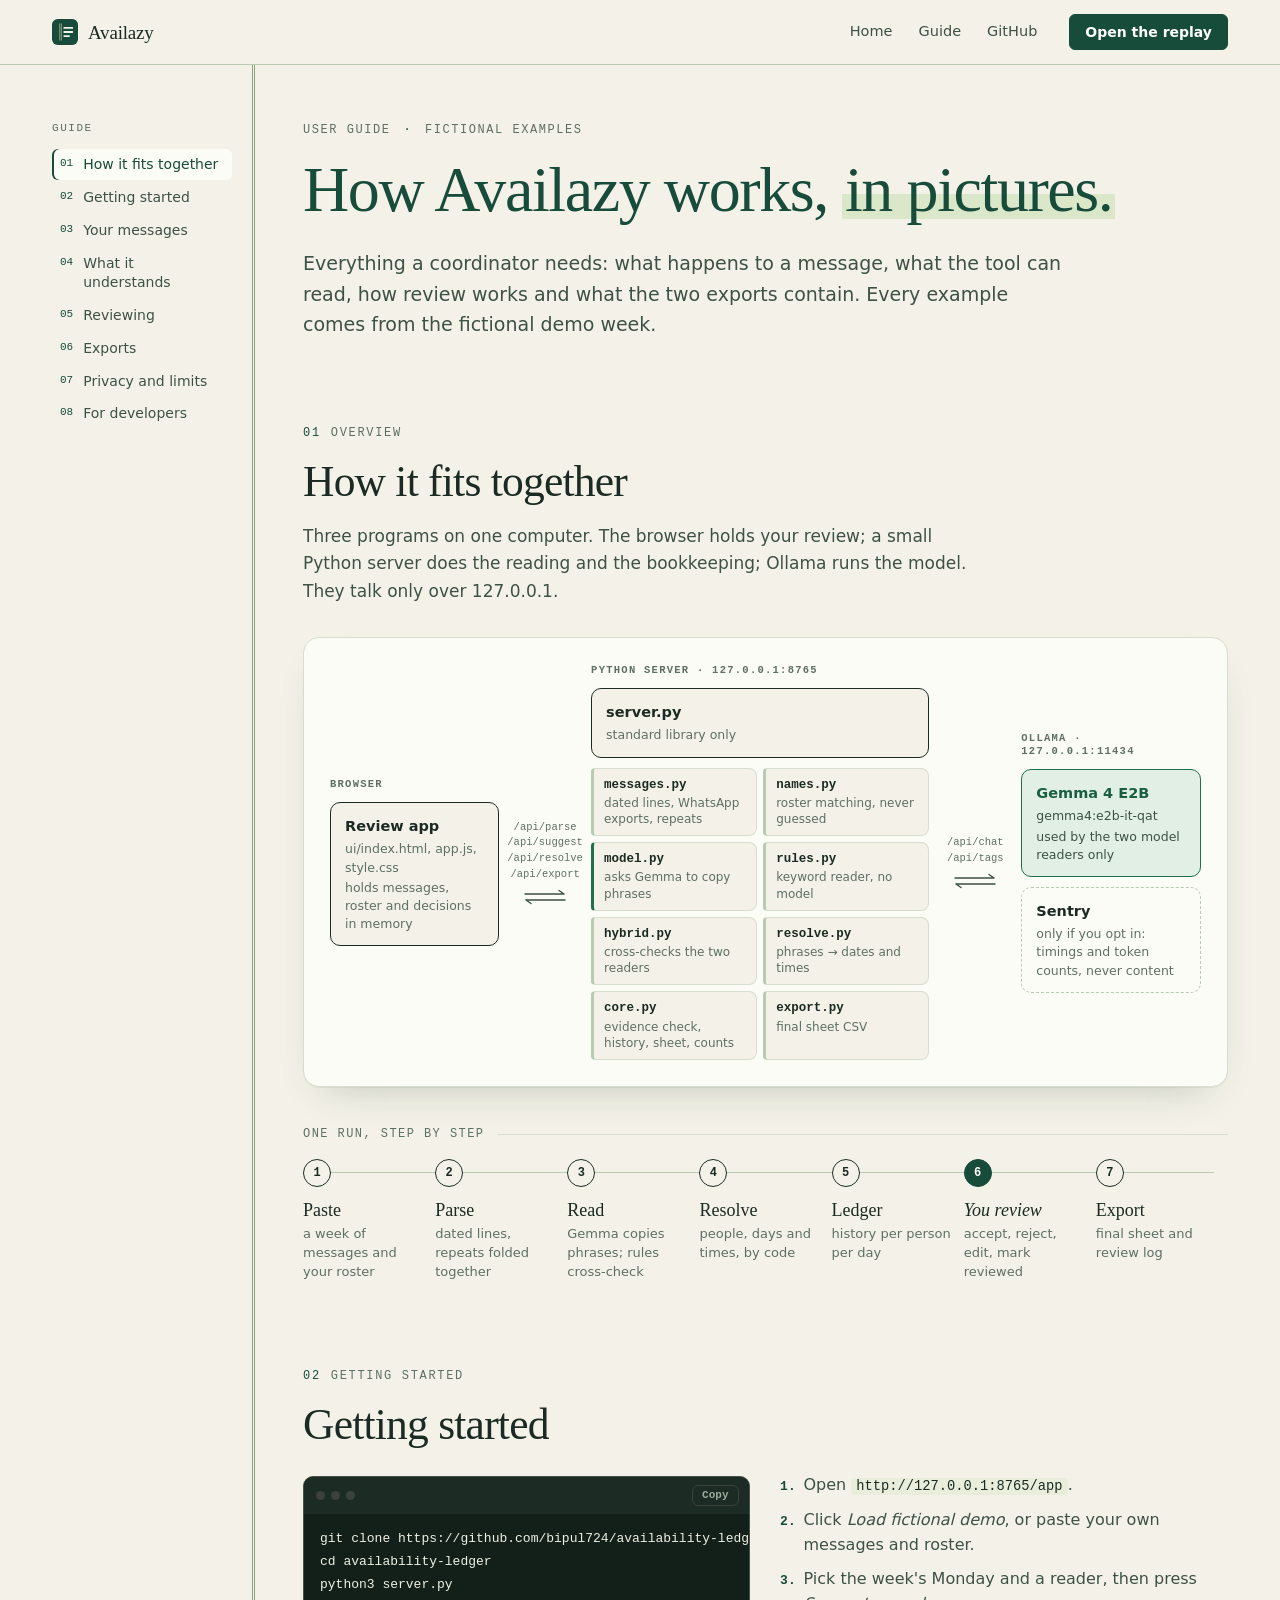
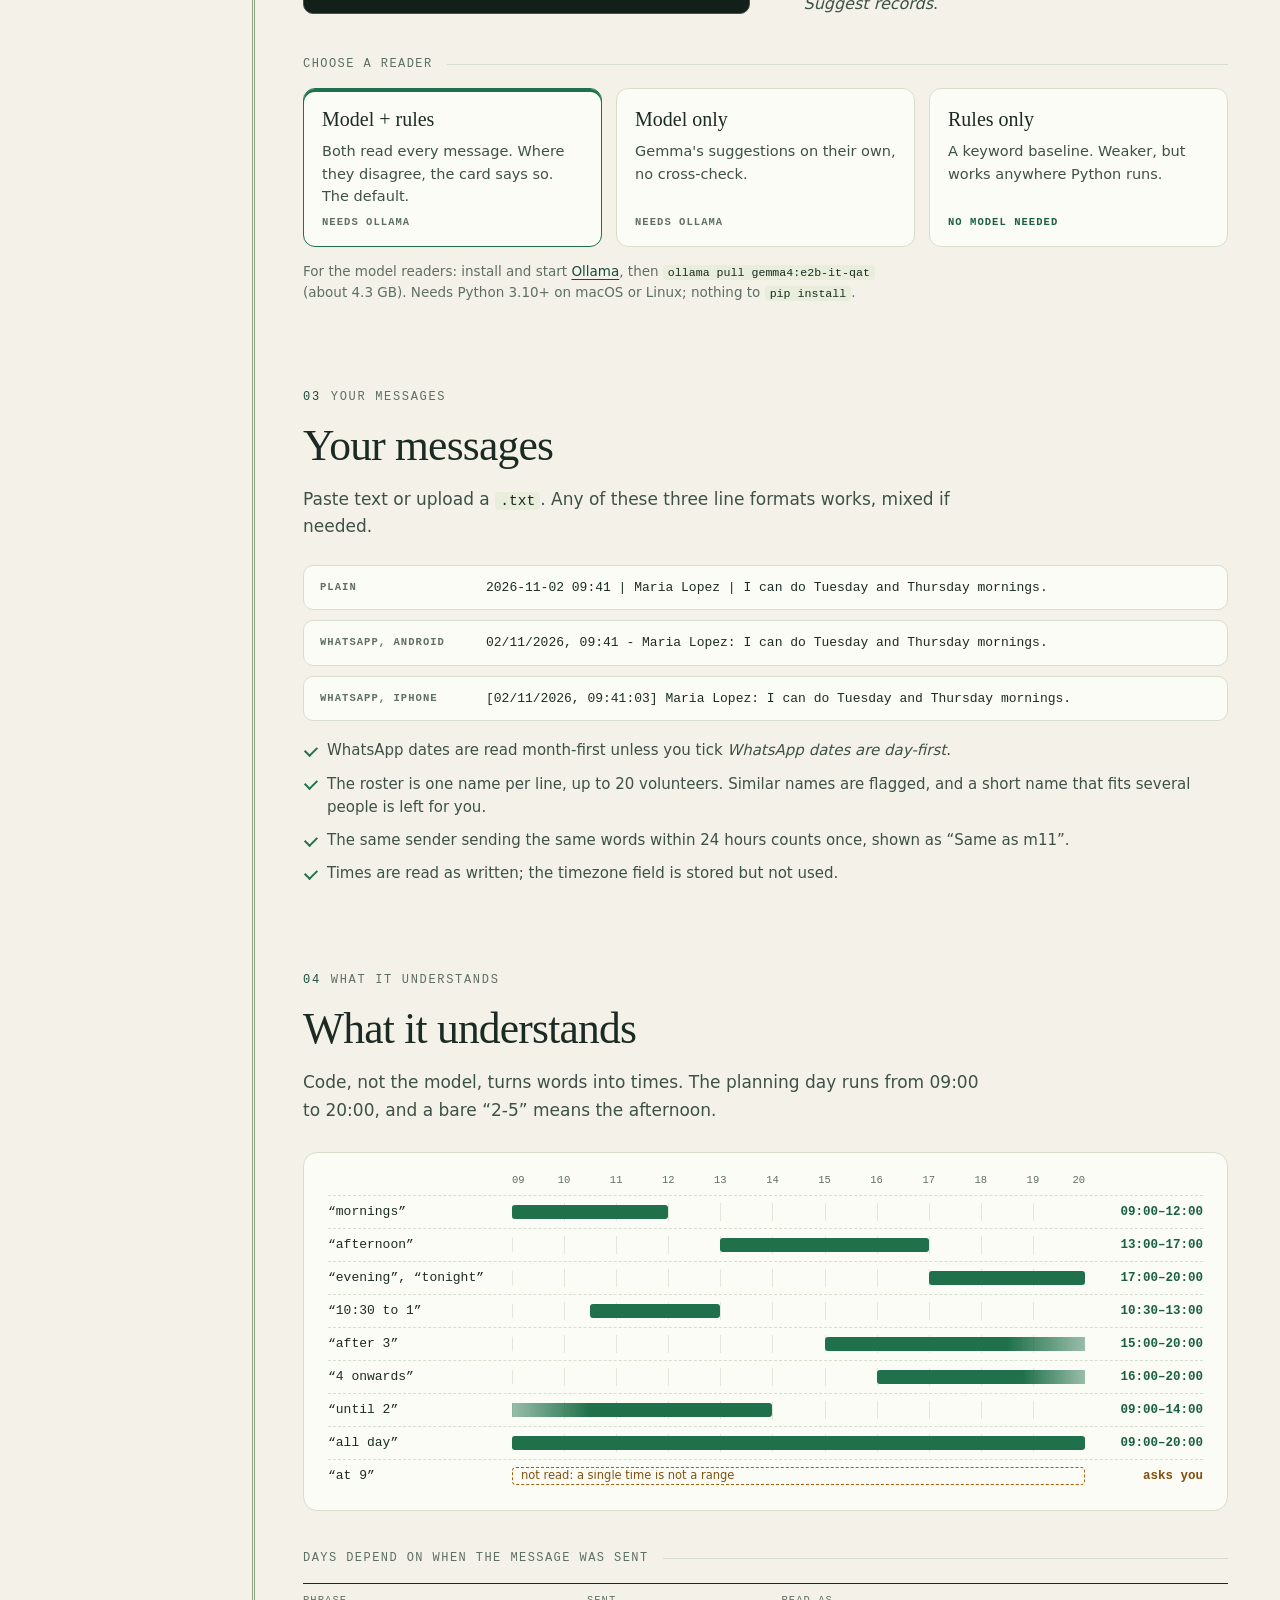
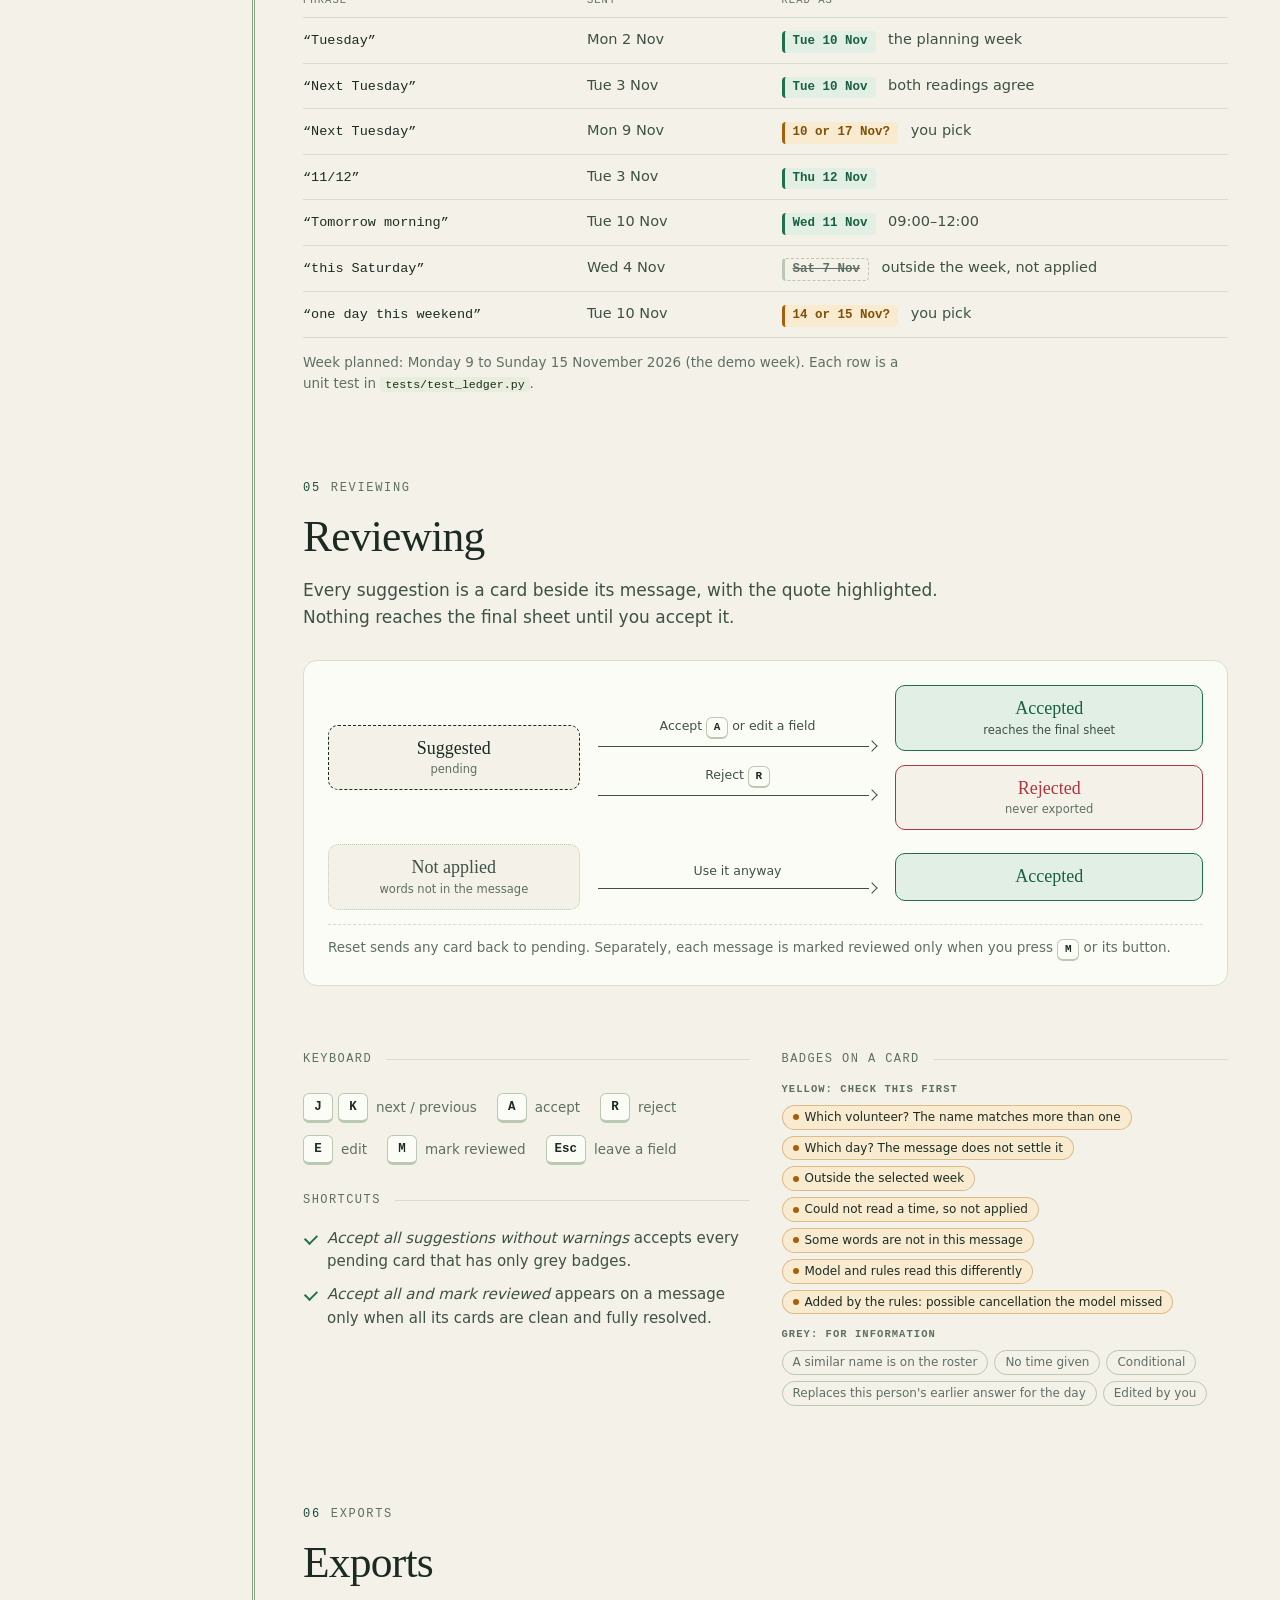
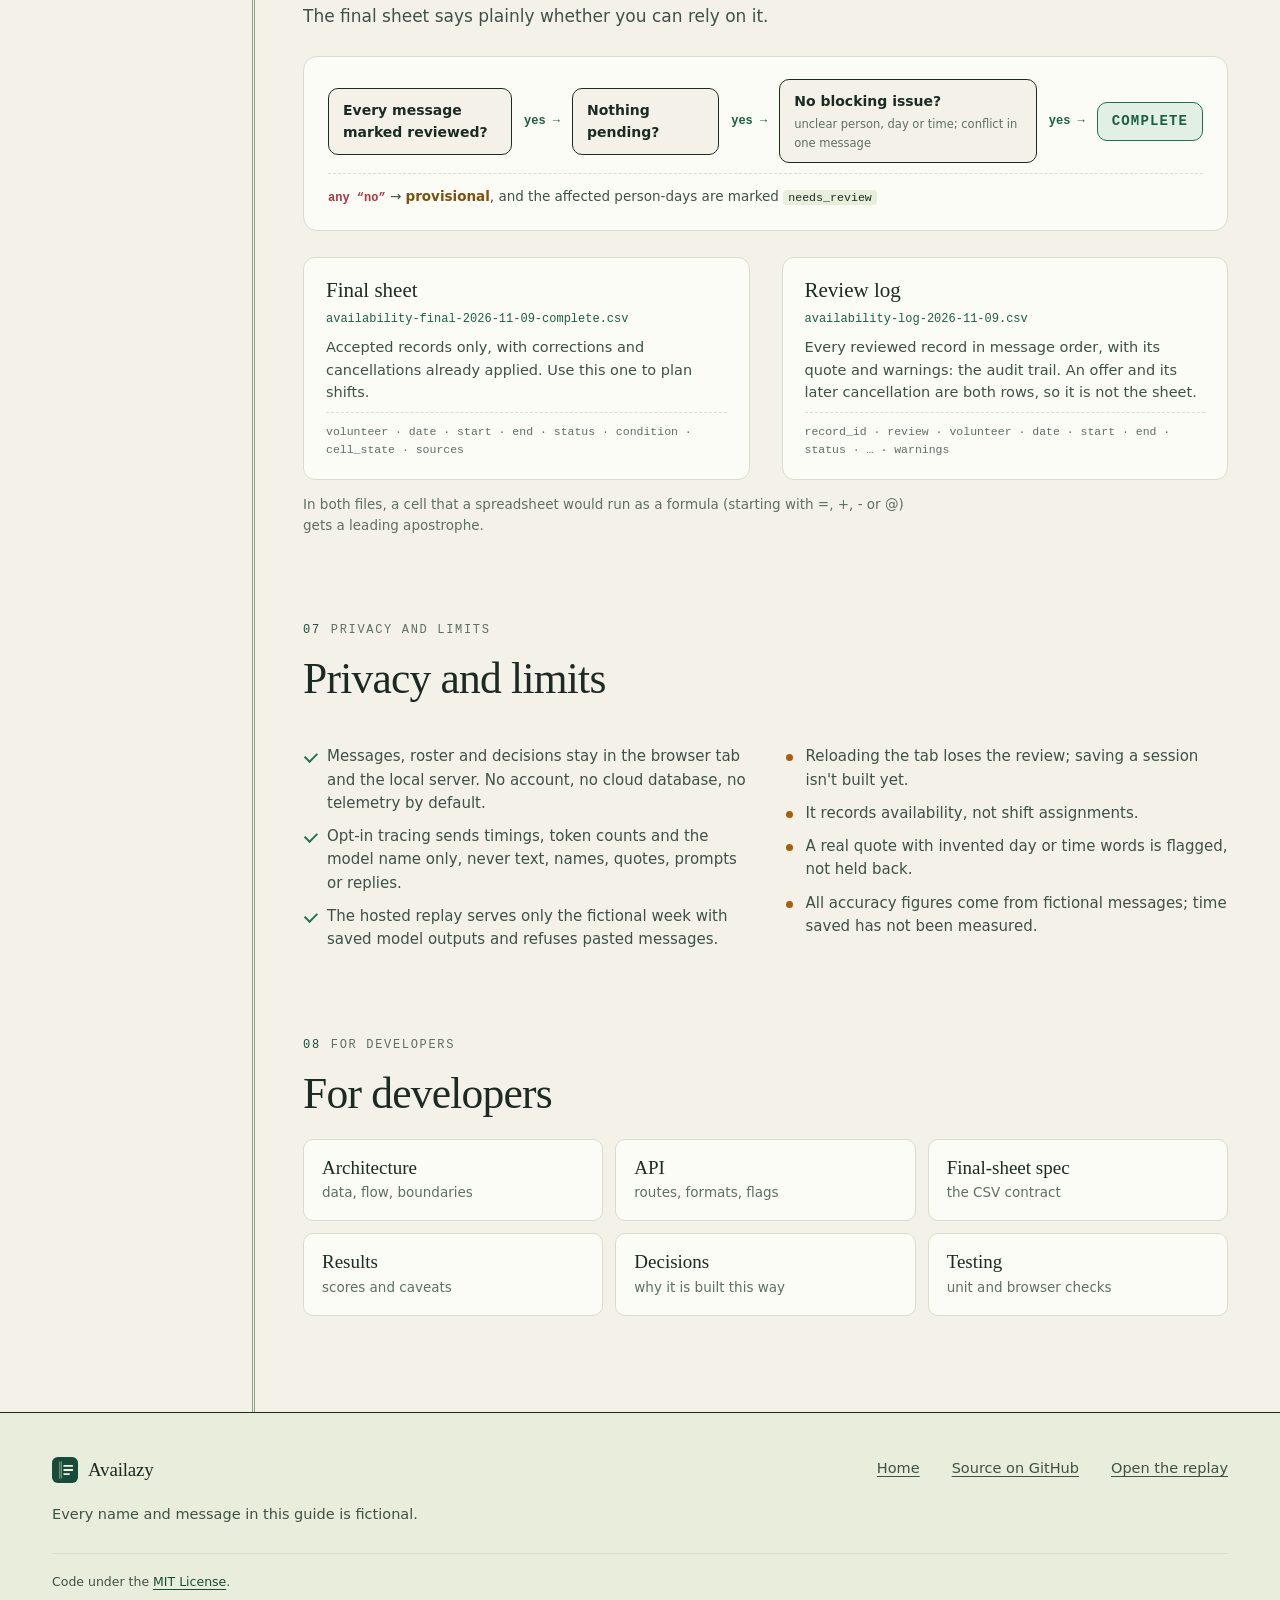
==== ui/docs.html @ 2a470b40 "made the landing page , docs page and the main app page" ====
<!doctype html>
<html lang="en">
<head>
<meta charset="utf-8">
<meta name="viewport" content="width=device-width, initial-scale=1">
<title>Guide · Availazy</title>
<meta name="description" content="How Availazy works and how to use it: architecture, message formats, what it reads, reviewing, exports and privacy.">
<meta name="theme-color" content="#f4f2e8">
<link rel="icon" href="data:image/svg+xml,%3Csvg xmlns='http://www.w3.org/2000/svg' viewBox='0 0 32 32'%3E%3Crect width='32' height='32' rx='7' fill='%23174b3a'/%3E%3Cpath d='M9.5 6v20M11.5 6v20' stroke='%238aa47f' stroke-width='1.2'/%3E%3Cpath d='M15 11h10M15 16h10M15 21h6' stroke='%23f4f2e8' stroke-width='2.2' stroke-linecap='round'/%3E%3C/svg%3E">
<link rel="stylesheet" href="home.css">
<link rel="stylesheet" href="docs.css">
<script src="home.js" defer></script>
</head>
<body>
<a class="skip" href="#main">Skip to content</a>

<header class="top">
  <div class="wrap top-in">
    <a class="brand" href="/" aria-label="Availazy, home">
      <svg class="glyph" viewBox="0 0 32 32" aria-hidden="true"><rect width="32" height="32" rx="7"/><path class="g-margin" d="M9.5 6v20M11.5 6v20"/><path class="g-rule" d="M15 11h10M15 16h10M15 21h6"/></svg>
      <span>Availazy</span>
    </a>
    <nav class="nav" aria-label="Site">
      <a href="/">Home</a>
      <a href="/docs" aria-current="page">Guide</a>
      <a href="https://github.com/bipul724/availability-ledger" target="_blank" rel="noopener">GitHub</a>
    </nav>
    <a class="btn btn-ink btn-sm" href="/app" data-cta><span>Open the replay</span></a>
  </div>
</header>

<main id="main" class="doc-wrap">
  <nav class="toc" aria-label="On this page">
    <p class="toc-k">Guide</p>
    <ol>
      <li><a href="#overview">How it fits together</a></li>
      <li><a href="#start">Getting started</a></li>
      <li><a href="#input">Your messages</a></li>
      <li><a href="#reading">What it understands</a></li>
      <li><a href="#review">Reviewing</a></li>
      <li><a href="#export">Exports</a></li>
      <li><a href="#limits">Privacy and limits</a></li>
      <li><a href="#dev">For developers</a></li>
    </ol>
  </nav>

  <div class="doc">
    <header class="doc-head">
      <p class="kicker"><span class="nw">User guide</span> <span class="sep">·</span> <span class="nw">fictional examples</span></p>
      <h1>How Availazy works, <span class="hl">in pictures.</span></h1>
      <p class="lede">Everything a coordinator needs: what happens to a message, what the tool can read, how review works and what the two exports contain. Every example comes from the fictional demo week.</p>
    </header>

    <!-- ======================================================== overview -->
    <section id="overview" aria-labelledby="t-overview">
      <p class="label"><span class="num-inline">01</span>Overview</p>
      <h2 id="t-overview">How it fits together</h2>
      <p class="prose">Three programs on one computer. The browser holds your review; a small Python server does the reading and the bookkeeping; Ollama runs the model. They talk only over 127.0.0.1.</p>

      <figure class="arch">
        <div class="arch-col">
          <p class="arch-k">Browser</p>
          <div class="box box-strong"><b>Review app</b><span>ui/index.html, app.js, style.css</span><span>holds messages, roster and decisions in memory</span></div>
        </div>
        <div class="arch-link" aria-hidden="true">
          <span>/api/parse<br>/api/suggest<br>/api/resolve<br>/api/export</span>
          <svg viewBox="0 0 48 16"><path d="M4 5h39M38 1.5 43 5M44 11H5M10 14.5 5 11"/></svg>
        </div>
        <div class="arch-col arch-server">
          <p class="arch-k">Python server · 127.0.0.1:8765</p>
          <div class="box box-strong"><b>server.py</b><span>standard library only</span></div>
          <div class="mods">
            <div class="mod"><b>messages.py</b><span>dated lines, WhatsApp exports, repeats</span></div>
            <div class="mod"><b>names.py</b><span>roster matching, never guessed</span></div>
            <div class="mod mod-model"><b>model.py</b><span>asks Gemma to copy phrases</span></div>
            <div class="mod"><b>rules.py</b><span>keyword reader, no model</span></div>
            <div class="mod"><b>hybrid.py</b><span>cross-checks the two readers</span></div>
            <div class="mod"><b>resolve.py</b><span>phrases → dates and times</span></div>
            <div class="mod"><b>core.py</b><span>evidence check, history, sheet, counts</span></div>
            <div class="mod"><b>export.py</b><span>final sheet CSV</span></div>
          </div>
        </div>
        <div class="arch-link" aria-hidden="true">
          <span>/api/chat<br>/api/tags</span>
          <svg viewBox="0 0 48 16"><path d="M4 5h39M38 1.5 43 5M44 11H5M10 14.5 5 11"/></svg>
        </div>
        <div class="arch-col">
          <p class="arch-k">Ollama · 127.0.0.1:11434</p>
          <div class="box box-model"><b>Gemma 4 E2B</b><span>gemma4:e2b-it-qat</span><span>used by the two model readers only</span></div>
          <div class="box box-opt"><b>Sentry</b><span>only if you opt in: timings and token counts, never content</span></div>
        </div>
        <figcaption class="sr">Browser review app talks to the Python server on 127.0.0.1:8765 through four POST routes. The server's ledger modules parse, match names, read, cross-check, resolve, keep the ledger and export. Only model.py talks to Ollama on 127.0.0.1:11434, which runs Gemma 4 E2B. Sentry is optional.</figcaption>
      </figure>

      <p class="sub">One run, step by step</p>
      <ol class="pipe">
        <li><span class="pipe-n">1</span><b>Paste</b><span>a week of messages and your roster</span></li>
        <li><span class="pipe-n">2</span><b>Parse</b><span>dated lines, repeats folded together</span></li>
        <li><span class="pipe-n">3</span><b>Read</b><span>Gemma copies phrases; rules cross-check</span></li>
        <li><span class="pipe-n">4</span><b>Resolve</b><span>people, days and times, by code</span></li>
        <li><span class="pipe-n">5</span><b>Ledger</b><span>history per person per day</span></li>
        <li class="pipe-you"><span class="pipe-n">6</span><b>You review</b><span>accept, reject, edit, mark reviewed</span></li>
        <li><span class="pipe-n">7</span><b>Export</b><span>final sheet and review log</span></li>
      </ol>
    </section>

    <!-- ======================================================== start -->
    <section id="start" aria-labelledby="t-start">
      <p class="label"><span class="num-inline">02</span>Getting started</p>
      <h2 id="t-start">Getting started</h2>
      <div class="two">
        <div class="term">
          <div class="term-bar"><span aria-hidden="true"></span><span aria-hidden="true"></span><span aria-hidden="true"></span><button type="button" class="copy" data-copy="g-cmd">Copy</button></div>
<pre id="g-cmd"><code>git clone https://github.com/bipul724/availability-ledger
cd availability-ledger
python3 server.py</code></pre>
        </div>
        <ol class="steps-big">
          <li>Open <code>http://127.0.0.1:8765/app</code>.</li>
          <li>Click <em>Load fictional demo</em>, or paste your own messages and roster.</li>
          <li>Pick the week's Monday and a reader, then press <em>Suggest records</em>.</li>
        </ol>
      </div>
      <p class="sub">Choose a reader</p>
      <div class="readers3">
        <div class="rcard rcard-main"><p class="rcard-k">Model + rules</p><p>Both read every message. Where they disagree, the card says so. The default.</p><p class="rcard-need">Needs Ollama</p></div>
        <div class="rcard"><p class="rcard-k">Model only</p><p>Gemma's suggestions on their own, no cross-check.</p><p class="rcard-need">Needs Ollama</p></div>
        <div class="rcard"><p class="rcard-k">Rules only</p><p>A keyword baseline. Weaker, but works anywhere Python runs.</p><p class="rcard-need rcard-free">No model needed</p></div>
      </div>
      <p class="fine">For the model readers: install and start <a href="https://ollama.com" target="_blank" rel="noopener">Ollama</a>, then <code>ollama pull gemma4:e2b-it-qat</code> (about 4.3&nbsp;GB). Needs Python 3.10+ on macOS or Linux; nothing to <code>pip install</code>.</p>
    </section>

    <!-- ======================================================== input -->
    <section id="input" aria-labelledby="t-input">
      <p class="label"><span class="num-inline">03</span>Your messages</p>
      <h2 id="t-input">Your messages</h2>
      <p class="prose">Paste text or upload a <code>.txt</code>. Any of these three line formats works, mixed if needed.</p>
      <div class="formats">
        <div class="fmt"><p class="fmt-k">Plain</p><code>2026-11-02 09:41 | Maria Lopez | I can do Tuesday and Thursday mornings.</code></div>
        <div class="fmt"><p class="fmt-k">WhatsApp, Android</p><code>02/11/2026, 09:41 - Maria Lopez: I can do Tuesday and Thursday mornings.</code></div>
        <div class="fmt"><p class="fmt-k">WhatsApp, iPhone</p><code>[02/11/2026, 09:41:03] Maria Lopez: I can do Tuesday and Thursday mornings.</code></div>
      </div>
      <ul class="ticks">
        <li>WhatsApp dates are read month-first unless you tick <em>WhatsApp dates are day-first</em>.</li>
        <li>The roster is one name per line, up to 20 volunteers. Similar names are flagged, and a short name that fits several people is left for you.</li>
        <li>The same sender sending the same words within 24 hours counts once, shown as “Same as m11”.</li>
        <li>Times are read as written; the timezone field is stored but not used.</li>
      </ul>
    </section>

    <!-- ======================================================== reading -->
    <section id="reading" aria-labelledby="t-reading">
      <p class="label"><span class="num-inline">04</span>What it understands</p>
      <h2 id="t-reading">What it understands</h2>
      <p class="prose">Code, not the model, turns words into times. The planning day runs from 09:00 to 20:00, and a bare “2-5” means the afternoon.</p>

      <figure class="ruler" aria-label="How time phrases become hours on the 09:00 to 20:00 planning day">
        <div class="ruler-scale" aria-hidden="true"><span></span><span class="rs"><i style="--k:0">09</i><i style="--k:1">10</i><i style="--k:2">11</i><i style="--k:3">12</i><i style="--k:4">13</i><i style="--k:5">14</i><i style="--k:6">15</i><i style="--k:7">16</i><i style="--k:8">17</i><i style="--k:9">18</i><i style="--k:10">19</i><i style="--k:11">20</i></span><span></span></div>
        <div class="rrow"><span class="rk">“mornings”</span><span class="rtrack"><i style="--s:0;--e:3"></i></span><span class="rv">09:00–12:00</span></div>
        <div class="rrow"><span class="rk">“afternoon”</span><span class="rtrack"><i style="--s:4;--e:8"></i></span><span class="rv">13:00–17:00</span></div>
        <div class="rrow"><span class="rk">“evening”, “tonight”</span><span class="rtrack"><i style="--s:8;--e:11"></i></span><span class="rv">17:00–20:00</span></div>
        <div class="rrow"><span class="rk">“10:30 to 1”</span><span class="rtrack"><i style="--s:1.5;--e:4"></i></span><span class="rv">10:30–13:00</span></div>
        <div class="rrow"><span class="rk">“after 3”</span><span class="rtrack"><i class="open" style="--s:6;--e:11"></i></span><span class="rv">15:00–20:00</span></div>
        <div class="rrow"><span class="rk">“4 onwards”</span><span class="rtrack"><i class="open" style="--s:7;--e:11"></i></span><span class="rv">16:00–20:00</span></div>
        <div class="rrow"><span class="rk">“until 2”</span><span class="rtrack"><i class="open-l" style="--s:0;--e:5"></i></span><span class="rv">09:00–14:00</span></div>
        <div class="rrow"><span class="rk">“all day”</span><span class="rtrack"><i style="--s:0;--e:11"></i></span><span class="rv">09:00–20:00</span></div>
        <div class="rrow rrow-no"><span class="rk">“at 9”</span><span class="rtrack"><b>not read: a single time is not a range</b></span><span class="rv">asks you</span></div>
      </figure>

      <p class="sub">Days depend on when the message was sent</p>
      <div class="days-tbl" role="table" aria-label="How day phrases resolve, for the week of Monday 9 November 2026">
        <div class="dt-row dt-head" role="row"><span role="columnheader">Phrase</span><span role="columnheader">Sent</span><span role="columnheader">Read as</span></div>
        <div class="dt-row" role="row"><span role="cell">“Tuesday”</span><span role="cell">Mon 2 Nov</span><span role="cell"><b class="res ok">Tue 10 Nov</b> the planning week</span></div>
        <div class="dt-row" role="row"><span role="cell">“Next Tuesday”</span><span role="cell">Tue 3 Nov</span><span role="cell"><b class="res ok">Tue 10 Nov</b> both readings agree</span></div>
        <div class="dt-row" role="row"><span role="cell">“Next Tuesday”</span><span role="cell">Mon 9 Nov</span><span role="cell"><b class="res ask">10 or 17 Nov?</b> you pick</span></div>
        <div class="dt-row" role="row"><span role="cell">“11/12”</span><span role="cell">Tue 3 Nov</span><span role="cell"><b class="res ok">Thu 12 Nov</b></span></div>
        <div class="dt-row" role="row"><span role="cell">“Tomorrow morning”</span><span role="cell">Tue 10 Nov</span><span role="cell"><b class="res ok">Wed 11 Nov</b> 09:00–12:00</span></div>
        <div class="dt-row" role="row"><span role="cell">“this Saturday”</span><span role="cell">Wed 4 Nov</span><span role="cell"><b class="res off">Sat 7 Nov</b> outside the week, not applied</span></div>
        <div class="dt-row" role="row"><span role="cell">“one day this weekend”</span><span role="cell">Tue 10 Nov</span><span role="cell"><b class="res ask">14 or 15 Nov?</b> you pick</span></div>
      </div>
      <p class="fine">Week planned: Monday 9 to Sunday 15 November 2026 (the demo week). Each row is a unit test in <code>tests/test_ledger.py</code>.</p>
    </section>

    <!-- ======================================================== review -->
    <section id="review" aria-labelledby="t-review">
      <p class="label"><span class="num-inline">05</span>Reviewing</p>
      <h2 id="t-review">Reviewing</h2>
      <p class="prose">Every suggestion is a card beside its message, with the quote highlighted. Nothing reaches the final sheet until you accept it.</p>

      <figure class="states" aria-label="What happens to a suggestion">
        <div class="st st-pending">Suggested<small>pending</small></div>
        <div class="st-arrows">
          <div class="st-arrow"><span>Accept <kbd>A</kbd> or edit a field</span></div>
          <div class="st-arrow"><span>Reject <kbd>R</kbd></span></div>
        </div>
        <div class="st-ends">
          <div class="st st-ok">Accepted<small>reaches the final sheet</small></div>
          <div class="st st-no">Rejected<small>never exported</small></div>
        </div>
        <div class="st st-drop">Not applied<small>words not in the message</small></div>
        <div class="st-arrows st-arrows-1"><div class="st-arrow"><span>Use it anyway</span></div></div>
        <div class="st-ends st-ends-1"><div class="st st-ok">Accepted</div></div>
        <figcaption>Reset sends any card back to pending. Separately, each message is marked reviewed only when you press <kbd>M</kbd> or its button.</figcaption>
      </figure>

      <div class="two two-top">
        <div>
          <p class="sub">Keyboard</p>
          <ul class="keys">
            <li><kbd>J</kbd><kbd>K</kbd><span>next / previous</span></li>
            <li><kbd>A</kbd><span>accept</span></li>
            <li><kbd>R</kbd><span>reject</span></li>
            <li><kbd>E</kbd><span>edit</span></li>
            <li><kbd>M</kbd><span>mark reviewed</span></li>
            <li><kbd>Esc</kbd><span>leave a field</span></li>
          </ul>
          <p class="sub sub-gap">Shortcuts</p>
          <ul class="ticks">
            <li><em>Accept all suggestions without warnings</em> accepts every pending card that has only grey badges.</li>
            <li><em>Accept all and mark reviewed</em> appears on a message only when all its cards are clean and fully resolved.</li>
          </ul>
        </div>
        <div>
          <p class="sub">Badges on a card</p>
          <p class="bk">Yellow: check this first</p>
          <div class="badges-demo">
            <span class="bd">Which volunteer? The name matches more than one</span>
            <span class="bd">Which day? The message does not settle it</span>
            <span class="bd">Outside the selected week</span>
            <span class="bd">Could not read a time, so not applied</span>
            <span class="bd">Some words are not in this message</span>
            <span class="bd">Model and rules read this differently</span>
            <span class="bd">Added by the rules: possible cancellation the model missed</span>
          </div>
          <p class="bk">Grey: for information</p>
          <div class="badges-demo">
            <span class="bd bd-info">A similar name is on the roster</span>
            <span class="bd bd-info">No time given</span>
            <span class="bd bd-info">Conditional</span>
            <span class="bd bd-info">Replaces this person's earlier answer for the day</span>
            <span class="bd bd-info">Edited by you</span>
          </div>
        </div>
      </div>
    </section>

    <!-- ======================================================== export -->
    <section id="export" aria-labelledby="t-export">
      <p class="label"><span class="num-inline">06</span>Exports</p>
      <h2 id="t-export">Exports</h2>
      <p class="prose">The final sheet says plainly whether you can rely on it.</p>

      <figure class="gates" aria-label="When the final sheet is complete">
        <div class="gate">Every message marked reviewed?</div>
        <span class="g-yes">yes</span>
        <div class="gate">Nothing pending?</div>
        <span class="g-yes">yes</span>
        <div class="gate">No blocking issue?<small>unclear person, day or time; conflict in one message</small></div>
        <span class="g-yes">yes</span>
        <div class="gate gate-ok">complete</div>
        <div class="gate-no"><span>any “no”</span> → <b>provisional</b>, and the affected person-days are marked <code>needs_review</code></div>
      </figure>

      <div class="two two-top">
        <div class="xcard">
          <p class="xcard-k">Final sheet</p>
          <p class="xfile">availability-final-2026-11-09-complete.csv</p>
          <p>Accepted records only, with corrections and cancellations already applied. Use this one to plan shifts.</p>
          <p class="xcols">volunteer · date · start · end · status · condition · cell_state · sources</p>
        </div>
        <div class="xcard">
          <p class="xcard-k">Review log</p>
          <p class="xfile">availability-log-2026-11-09.csv</p>
          <p>Every reviewed record in message order, with its quote and warnings: the audit trail. An offer and its later cancellation are both rows, so it is not the sheet.</p>
          <p class="xcols">record_id · review · volunteer · date · start · end · status · … · warnings</p>
        </div>
      </div>
      <p class="fine">In both files, a cell that a spreadsheet would run as a formula (starting with =, +, - or @) gets a leading apostrophe.</p>
    </section>

    <!-- ======================================================== limits -->
    <section id="limits" aria-labelledby="t-limits">
      <p class="label"><span class="num-inline">07</span>Privacy and limits</p>
      <h2 id="t-limits">Privacy and limits</h2>
      <div class="two two-top">
        <ul class="ticks">
          <li>Messages, roster and decisions stay in the browser tab and the local server. No account, no cloud database, no telemetry by default.</li>
          <li>Opt-in tracing sends timings, token counts and the model name only, never text, names, quotes, prompts or replies.</li>
          <li>The hosted replay serves only the fictional week with saved model outputs and refuses pasted messages.</li>
        </ul>
        <ul class="ticks ticks-warn">
          <li>Reloading the tab loses the review; saving a session isn't built yet.</li>
          <li>It records availability, not shift assignments.</li>
          <li>A real quote with invented day or time words is flagged, not held back.</li>
          <li>All accuracy figures come from fictional messages; time saved has not been measured.</li>
        </ul>
      </div>
    </section>

    <!-- ======================================================== dev -->
    <section id="dev" aria-labelledby="t-dev">
      <p class="label"><span class="num-inline">08</span>For developers</p>
      <h2 id="t-dev">For developers</h2>
      <div class="devlinks">
        <a target="_blank" rel="noopener" href="https://github.com/bipul724/availability-ledger/blob/main/docs/ARCHITECTURE.md"><b>Architecture</b><span>data, flow, boundaries</span></a>
        <a target="_blank" rel="noopener" href="https://github.com/bipul724/availability-ledger/blob/main/docs/API.md"><b>API</b><span>routes, formats, flags</span></a>
        <a target="_blank" rel="noopener" href="https://github.com/bipul724/availability-ledger/blob/main/docs/specs/final-export.md"><b>Final-sheet spec</b><span>the CSV contract</span></a>
        <a target="_blank" rel="noopener" href="https://github.com/bipul724/availability-ledger/blob/main/evaluation/RESULTS.md"><b>Results</b><span>scores and caveats</span></a>
        <a target="_blank" rel="noopener" href="https://github.com/bipul724/availability-ledger/blob/main/docs/DECISIONS.md"><b>Decisions</b><span>why it is built this way</span></a>
        <a target="_blank" rel="noopener" href="https://github.com/bipul724/availability-ledger/blob/main/TESTING.md"><b>Testing</b><span>unit and browser checks</span></a>
      </div>
    </section>
  </div>
</main>

<footer class="foot">
  <div class="wrap foot-in">
    <div class="foot-brand">
      <a class="brand" href="/"><svg class="glyph" viewBox="0 0 32 32" aria-hidden="true"><rect width="32" height="32" rx="7"/><path class="g-margin" d="M9.5 6v20M11.5 6v20"/><path class="g-rule" d="M15 11h10M15 16h10M15 21h6"/></svg><span>Availazy</span></a>
      <p>Every name and message in this guide is fictional.</p>
    </div>
    <nav class="foot-links" aria-label="Project links">
      <a href="/">Home</a>
      <a target="_blank" rel="noopener" href="https://github.com/bipul724/availability-ledger">Source on GitHub</a>
      <a target="_blank" rel="noopener" href="/app" data-cta><span>Open the replay</span></a>
    </nav>
    <p class="legal">Code under the <a target="_blank" rel="noopener" href="https://github.com/bipul724/availability-ledger/blob/main/LICENSE">MIT License</a>.</p>
  </div>
</footer>
</body>
</html>
---- ui/home.css ----
/* Landing page (UI-09). No external fonts, images or scripts: system typefaces and inline SVG only (D-11).
   The page is drawn as a ledger in the Forest & Parchment palette (UI-13): parchment paper, forest ink, a sage double
   margin rule, forest green for actions, ledger green for accepted availability, amber for conditional offers, a
   correction-pen red for cancellations only, and sage highlighter for quotes. */
:root {
  --paper: #f4f2e8; --paper-2: #e8eedb; --card: #fcfcf6; --bubble: #ffffff;  /* --paper-2 is the soft green wash */
  --ink: #1b2b23; --ink-2: #3e5146; --muted: #5e6f63;  /* muted is 4.497:1 on --paper-2: use --ink-2 for text there */
  --rule: #d7decd; --rule-2: #b9c9b2; --margin-line: #8aa47f;
  --brand: #174b3a; --on-brand: #ffffff;  /* actions, links, focus, active controls and the hero heading */
  --glyph-bg: #174b3a; --glyph-margin: #8aa47f; --glyph-rule: #f4f2e8;  /* the ledger mark */
  --green: #1f704b; --green-ink: #1a6040; --green-wash: #e1efe4;
  --amber: #a85f0a; --amber-ink: #80500c; --amber-wash: #f8ebcf; --amber-hatch: #d4ad6d;
  --red: #af3542; --red-wash: #f8e2e4;
  --hl: #dbe7c9; --hl-band: #dbe7c9;
  --term: #13201a; --term-bar: #1c2b23; --term-ink: #eef0e2; --term-dim: #9daa9c;
  --shadow: 0 1px 0 rgb(30 50 35 / 0.05), 0 18px 40px -22px rgb(25 50 35 / 0.28);
  --serif: "Iowan Old Style", "Charter", "Palatino Linotype", Palatino, "Book Antiqua", Georgia, serif;
  --sans: system-ui, -apple-system, "Segoe UI", Roboto, "Helvetica Neue", Arial, sans-serif;
  --mono: ui-monospace, "SF Mono", Menlo, Monaco, Consolas, "Liberation Mono", monospace;
  color-scheme: light;  /* light only, whatever the OS or browser prefers (UI-14, D-36) */
}

* { box-sizing: border-box; }
html { scroll-padding-top: 84px; -webkit-text-size-adjust: 100%; }
@media (prefers-reduced-motion: no-preference) { html { scroll-behavior: smooth; } }
body { margin: 0; background: var(--paper); color: var(--ink); font: 17px/1.62 var(--sans); -webkit-font-smoothing: antialiased; text-rendering: optimizeLegibility; overflow-x: hidden; }
a { color: var(--brand); text-decoration-thickness: 1px; text-underline-offset: 3px; }
a:hover { text-decoration-thickness: 2px; }
::selection { background: var(--hl); color: var(--ink); }
:focus-visible { outline: 2px solid var(--brand); outline-offset: 3px; border-radius: 4px; }
p, h1, h2, h3, ol, ul, dl, dd, figure, blockquote { margin: 0; }
svg { width: 16px; height: 16px; flex: none; fill: none; stroke: currentColor; stroke-width: 1.6; stroke-linecap: round; stroke-linejoin: round; }
code, kbd, pre { font-family: var(--mono); }
em { font-style: italic; }
.sr { position: absolute; width: 1px; height: 1px; padding: 0; margin: -1px; overflow: hidden; clip: rect(0 0 0 0); white-space: nowrap; border: 0; }
.skip { position: absolute; left: 12px; top: -60px; z-index: 50; padding: 10px 14px; border-radius: 6px; background: var(--brand); color: var(--on-brand); font-weight: 600; text-decoration: none; }
.skip:focus { top: 12px; }

/* ------------------------------------------------------------ header */
.wrap { max-width: 1240px; margin: 0 auto; padding: 0 32px; }
.top { position: sticky; top: 0; z-index: 20; background: var(--paper); border-bottom: 1px solid var(--rule-2); transition: border-color 0.2s; }
.top.is-stuck { border-bottom-color: var(--rule-2); }
.top-in { display: flex; align-items: center; gap: 28px; height: 64px; }
.brand { display: inline-flex; align-items: center; gap: 10px; font: 400 19px/1 var(--serif); letter-spacing: -0.01em; text-decoration: none; color: var(--ink); }
.glyph { width: 26px; height: 26px; }
.glyph rect { fill: var(--glyph-bg); stroke: none; }
.glyph .g-margin { stroke: var(--glyph-margin); stroke-width: 1.2; }
.glyph .g-rule { stroke: var(--glyph-rule); stroke-width: 2.2; }
.nav { margin-left: auto; display: flex; gap: 26px; }
.nav a { font-size: 14.5px; color: var(--ink-2); text-decoration: none; padding: 4px 0; border-bottom: 1px solid transparent; }
.nav a:hover, .nav a[aria-current="true"] { color: var(--brand); border-bottom-color: var(--brand); }

/* ------------------------------------------------------------ buttons */
.btn { display: inline-flex; align-items: center; gap: 9px; height: 48px; padding: 0 22px; border-radius: 7px; font: 600 15.5px/1 var(--sans);
  text-decoration: none; border: 1px solid var(--brand); transition: background-color 0.18s, color 0.18s, transform 0.18s, box-shadow 0.18s; }
.btn svg { width: 17px; height: 17px; stroke-width: 1.8; transition: transform 0.18s; }
.btn:hover { text-decoration: none; transform: translateY(-1px); }
.btn:hover svg { transform: translateX(3px); }
.btn:active { transform: none; }
.btn-ink { background: var(--brand); color: var(--on-brand); box-shadow: 0 10px 22px -14px rgb(15 45 32 / 0.7); }
.btn-ink:hover { background: color-mix(in srgb, var(--brand) 84%, var(--ink)); }
.btn-line { background: transparent; color: var(--brand); }
.btn-line:hover { background: var(--card); }
.btn-sm { height: 36px; padding: 0 15px; font-size: 14px; border-radius: 6px; box-shadow: none; }
.top .btn-sm { margin-left: 4px; }

/* ------------------------------------------------------------ the ledger: margin column + red double rule */
.entry { max-width: 1240px; margin: 0 auto; padding: 0 32px; display: grid; grid-template-columns: 60px minmax(0, 1fr); }
.entry > .body { grid-column: 2; min-width: 0; border-left: 3px double var(--margin-line); padding: 120px 0 24px 40px; }
.entry > .margin { grid-column: 1; grid-row: 1; }
.num { position: sticky; top: 92px; align-self: start; margin-top: 122px; padding-right: 12px; text-align: right; font: 500 13px/1 var(--mono); letter-spacing: 0.06em; color: var(--brand); }
.num::after { content: ""; display: inline-block; width: 10px; height: 1px; margin-left: 8px; vertical-align: middle; background: var(--brand); }
.label { display: flex; align-items: center; gap: 10px; font: 500 12px/1 var(--mono); letter-spacing: 0.14em; text-transform: uppercase; color: var(--muted); margin-bottom: 20px; }
.num-inline { display: none; color: var(--brand); }
h2 { font: 400 clamp(34px, 4.3vw, 58px)/1.04 var(--serif); letter-spacing: -0.018em; color: var(--ink); max-width: 19ch; text-wrap: balance; }
.prose { color: var(--ink-2); max-width: 62ch; }
.prose.narrow { max-width: 58ch; margin-top: 22px; }
.sub { display: flex; align-items: center; gap: 14px; font: 500 12px/1.3 var(--mono); letter-spacing: 0.12em; text-transform: uppercase; color: var(--muted); }
.sub::after { content: ""; flex: 1; height: 1px; background: var(--rule); }
.fine { font-size: 13.5px; line-height: 1.55; color: var(--muted); }
.hl { background-image: linear-gradient(transparent 56%, var(--hl-band) 56%, var(--hl-band) 92%, transparent 92%);
  background-repeat: no-repeat; background-size: 100% 100%; -webkit-box-decoration-break: clone; box-decoration-break: clone; padding: 0 0.04em; }
.fn { margin-left: 2px; font: 600 0.72em/1 var(--mono); color: var(--brand); text-decoration: none; vertical-align: super; }

/* ------------------------------------------------------------ hero */
.hero > .body { padding-top: 64px; padding-bottom: 104px; }
.hero-grid { display: grid; grid-template-columns: minmax(0, 0.94fr) minmax(0, 1.06fr); gap: 56px; align-items: center; }
.kicker { font: 500 12px/1.5 var(--mono); letter-spacing: 0.13em; text-transform: uppercase; color: var(--muted); }
.kicker .sep { color: var(--brand); margin: 0 4px; }
.kicker .nw { white-space: nowrap; }
h1 { margin-top: 22px; font: 400 clamp(38px, 4.5vw, 64px)/1.02 var(--serif); letter-spacing: -0.022em; color: var(--brand); text-wrap: balance; }
.motto { margin-top: 18px; font: italic 400 clamp(19px, 1.7vw, 23px)/1.3 var(--serif); color: var(--ink-2); }
@media (prefers-reduced-motion: no-preference) {
  h1 .hl { animation: sweep 0.9s cubic-bezier(0.6, 0, 0.2, 1) 0.35s both; }
}
@keyframes sweep { from { background-size: 0% 100%; } to { background-size: 100% 100%; } }
.lede { margin-top: 26px; font-size: 19px; line-height: 1.6; color: var(--ink-2); max-width: 33em; }
.cta-row { display: flex; flex-wrap: wrap; gap: 12px; margin-top: 32px; }
.hero-copy .fine { margin-top: 16px; max-width: 46ch; }
.facts { margin-top: 40px; max-width: 470px; border-top: 1px solid var(--ink); }
.facts > div { display: grid; grid-template-columns: 96px minmax(0, 1fr); gap: 12px; align-items: baseline; padding: 8px 0; border-bottom: 1px solid var(--rule); }
.facts dt { font: 500 10.5px/1.2 var(--mono); letter-spacing: 0.12em; text-transform: uppercase; color: var(--muted); }
.facts dd { font-size: 14.5px; line-height: 1.4; color: var(--ink); }

/* demo: four messages become a sheet */
.demo { position: relative; background: var(--card); border: 1px solid var(--rule); border-radius: 14px; box-shadow: var(--shadow); }
.demo::before { content: ""; position: absolute; inset: 0; z-index: -1; border-radius: 14px; border: 1px solid var(--rule); background: var(--paper-2); transform: translate(9px, 9px); }
.demo-head { display: flex; justify-content: space-between; align-items: baseline; gap: 12px; flex-wrap: wrap; padding: 14px 18px 12px; border-bottom: 1px solid var(--rule); border-radius: 13px 13px 0 0; background: var(--paper-2); }
.demo-head .pill, .demo-head .demo-week { color: var(--ink-2); }  /* --muted is under 4.5:1 on the wash */
.demo-org { font: 400 16px/1.3 var(--serif); color: var(--ink); }
.pill { display: inline-block; margin-left: 6px; padding: 2px 7px; border: 1px solid var(--rule-2); border-radius: 999px; font: 500 10px/1.3 var(--mono); letter-spacing: 0.1em; text-transform: uppercase; color: var(--muted); vertical-align: 2px; }
.demo-week { font: 500 11px/1.3 var(--mono); color: var(--muted); }
.chat { position: relative; list-style: none; padding: 16px 18px 8px 40px; display: grid; gap: 9px;
  background-image: linear-gradient(to bottom, transparent 27px, color-mix(in srgb, var(--rule) 55%, transparent) 27px, color-mix(in srgb, var(--rule) 55%, transparent) 28px, transparent 28px);
  background-size: 100% 28px; background-position: 0 6px; }
.chat::before { content: ""; position: absolute; top: 0; bottom: 0; left: 22px; width: 3px; border-left: 3px double var(--margin-line); }
.bubble { justify-self: start; max-width: 94%; background: var(--bubble); border: 1px solid var(--rule); border-radius: 4px 14px 14px 14px; padding: 8px 12px 9px; box-shadow: 0 1px 2px rgb(40 30 10 / 0.05); }
.who { display: flex; flex-wrap: wrap; align-items: baseline; gap: 2px 8px; font-size: 12.5px; line-height: 1.35; }
.who b { font-weight: 650; color: var(--ink); }
.who span { font: 11px/1.35 var(--mono); color: var(--muted); }
.said { margin-top: 3px; font-size: 14.5px; line-height: 1.45; color: var(--ink); }
mark { color: inherit; background-color: transparent; background-image: linear-gradient(var(--hl), var(--hl)); background-repeat: no-repeat; background-size: 100% 100%;
  border-radius: 3px; padding: 0 2px; -webkit-box-decoration-break: clone; box-decoration-break: clone; }

.sheet { padding: 10px 18px 4px; --cols: 84px 24px 1fr 24px 1fr 1fr 24px 24px; }
.sh-row { display: grid; grid-template-columns: var(--cols); border-bottom: 1px solid var(--rule); }
.sh-row > span { min-width: 0; }
.sh-row > span + span { border-left: 1px solid color-mix(in srgb, var(--green) 22%, var(--rule)); }
.sh-head > span { padding: 4px 5px 6px; font: 600 13px/1.1 var(--mono); color: var(--ink); text-align: left; }
.sh-head small { display: block; font: 500 9.5px/1.3 var(--mono); letter-spacing: 0.08em; text-transform: uppercase; color: var(--muted); }
.sh-head .sh-name { display: flex; align-items: flex-end; font: 500 9.5px/1.3 var(--mono); letter-spacing: 0.08em; text-transform: uppercase; color: var(--muted); padding-left: 0; }
.sh-row .off { background: repeating-linear-gradient(135deg, transparent 0 5px, color-mix(in srgb, var(--rule) 45%, transparent) 5px 6px); }
.sh-head .off { padding-left: 2px; padding-right: 0; color: var(--muted); font-weight: 500; font-size: 11.5px; }
.sh-head .off small { font-size: 8.5px; letter-spacing: 0.02em; }
.sh-name { padding: 8px 6px 8px 0; font-size: 12.5px; font-weight: 600; line-height: 1.3; color: var(--ink); }
.cell { display: grid; grid-template-rows: auto auto; align-content: start; row-gap: 3px; padding: 6px 3px; min-height: 40px; }
.seg { grid-area: 1 / 1; position: relative; align-self: start; padding: 4px 5px 4px 6px; border-left: 3px solid; border-radius: 3px 5px 5px 3px;
  font: 500 11.5px/1.25 var(--mono); font-variant-numeric: tabular-nums;
  text-decoration-line: line-through; text-decoration-thickness: 2px; text-decoration-color: transparent; transition: color 0.3s, background-color 0.3s, border-color 0.3s, text-decoration-color 0.45s; }
.seg .t { white-space: nowrap; }
.seg.ok { background: var(--green-wash); color: var(--green-ink); border-color: var(--green); }
.seg.maybe { background: repeating-linear-gradient(135deg, var(--amber-hatch) 0 1.5px, transparent 1.5px 5px), var(--amber-wash); color: var(--amber-ink); border-color: var(--amber); }
.seg.is-x { background: transparent; color: var(--muted); border-color: var(--red); text-decoration-color: var(--red); }
.tag-x { grid-row: 2; font: 600 9.5px/1.2 var(--mono); letter-spacing: 0.1em; text-transform: uppercase; color: var(--red); padding-left: 2px; }
.log { list-style: none; padding: 10px 18px 6px; display: grid; gap: 4px; }
.log li { display: grid; grid-template-columns: 38px minmax(0, 1fr); font-size: 12.5px; line-height: 1.5; color: var(--ink-2); }
.log b { font: 600 11.5px/1.6 var(--mono); color: var(--ink); }
.w-ok { color: var(--green-ink); font-weight: 600; }
.w-maybe { color: var(--amber-ink); font-weight: 600; }
.w-no { color: var(--red); font-weight: 600; }
.demo-foot { display: flex; align-items: center; justify-content: space-between; gap: 12px; padding: 10px 18px 12px; border-top: 1px solid var(--rule); margin-top: 6px; }
.steps { display: flex; gap: 6px; }
.steps button, .replay { font: 600 11.5px/1 var(--mono); color: var(--muted); background: transparent; border: 1px solid var(--rule-2); cursor: pointer; transition: background-color 0.2s, color 0.2s, border-color 0.2s; }
.steps button { width: 28px; height: 28px; border-radius: 50%; }
.steps button:hover, .replay:hover { color: var(--brand); border-color: var(--brand); }
.steps button[aria-pressed="true"] { background: var(--brand); border-color: var(--brand); color: var(--on-brand); }
.replay { display: inline-flex; align-items: center; gap: 6px; height: 28px; padding: 0 11px; border-radius: 999px; }
.replay svg { width: 13px; height: 13px; }
.demo figcaption { padding: 0 18px 16px; font-size: 12.5px; line-height: 1.5; color: var(--muted); }

/* animation states, driven by home.js; without JS the final state shows */
.js .demo:not(.ready) [data-in] { visibility: hidden; }
.demo.ready [data-in] { transition: opacity 0.4s ease, transform 0.4s ease, visibility 0s linear 0s, color 0.3s, background-color 0.3s, border-color 0.3s, text-decoration-color 0.45s; }
.demo.ready [data-in]:not(.is-in) { opacity: 0; visibility: hidden; transform: translateY(7px); transition: opacity 0.2s, transform 0.2s, visibility 0s linear 0.2s; }
.demo.ready .seg[data-in]:not(.is-in) { transform: scale(0.94); }
.demo.ready .is-new.seg, .demo.ready .is-new.tag-x { transition-delay: 0.95s; }
.demo.ready .log .is-new { transition-delay: 1.25s; }
.demo.ready .is-leaving:not(.is-in) { transition-delay: 0.95s, 0.95s, 1.15s; }
.demo.ready .is-x-new { transition-delay: 0.95s; }
.demo.ready .bubble mark { transition: background-size 0.55s ease 0.4s; }
.demo.ready .bubble:not(.is-in) mark { background-size: 0% 100%; transition: none; }
@media (prefers-reduced-motion: reduce) {
  .demo.ready [data-in], .demo.ready mark, .seg, .btn, .btn svg { transition: none !important; }
}

/* ------------------------------------------------------------ 01 problem */
.split { display: grid; grid-template-columns: minmax(0, 1.05fr) minmax(0, 0.95fr); gap: 56px; align-items: start; margin-top: 30px; }
.pull { padding: 2px 0 4px 24px; border-left: 2px solid var(--margin-line); font: italic 400 clamp(21px, 2vw, 25px)/1.38 var(--serif); color: var(--ink); }
#problem .sub { margin: 72px 0 20px; }
.cases { list-style: none; padding: 0; display: grid; grid-template-columns: repeat(3, minmax(0, 1fr)); gap: 18px; }
.case { display: flex; flex-direction: column; background: var(--card); border: 1px solid var(--rule); border-radius: 12px; }
.case-msg { padding: 16px 18px 16px; }
.case-msg .said { margin-top: 8px; padding: 9px 12px 10px; background: var(--bubble); border: 1px solid var(--rule); border-radius: 4px 14px 14px 14px; font-size: 15px; }
.twice { display: inline-block; margin-left: 4px; padding: 1px 6px; border: 1px solid var(--rule-2); border-radius: 4px; font: 500 10px/1.4 var(--mono); letter-spacing: 0.08em; text-transform: uppercase; color: var(--muted); vertical-align: 1px; }
.case-note { flex: 1; padding: 14px 18px 18px; border-top: 1px dashed var(--rule-2); font-size: 14.5px; line-height: 1.55; color: var(--ink-2); }
.chip { display: inline-flex; align-items: center; gap: 7px; margin-bottom: 8px; font: 600 10.5px/1 var(--mono); letter-spacing: 0.11em; text-transform: uppercase; color: var(--ink-2); }
.chip svg { width: 15px; height: 15px; }
.chip-maybe { color: var(--amber-ink); }
.chip-ok { color: var(--green-ink); }
.chip-no { color: var(--red); }

/* ------------------------------------------------------------ 02 how it works */
.hands { list-style: none; padding: 0; margin-top: 44px; display: grid; grid-template-columns: repeat(3, minmax(0, 1fr)); border-top: 1px solid var(--ink); }
.hand { padding: 22px 28px 0; border-left: 1px solid var(--rule); display: grid; grid-row: span 3; grid-template-rows: subgrid; align-content: start; }
.hand:first-child { padding-left: 0; border-left: 0; }
.hand:last-child { padding-right: 0; }
.hand > p:not(.hand-k) { font-size: 15.5px; line-height: 1.6; color: var(--ink-2); }
.hand-k { display: flex; align-items: center; gap: 10px; margin-bottom: 10px; font: 400 23px/1.2 var(--serif); color: var(--ink); }
.hand-k span { display: inline-grid; place-items: center; width: 24px; height: 24px; border: 1px solid var(--brand); border-radius: 50%; font: 600 11px/1 var(--mono); color: var(--brand); }
.exhibit { align-self: start; margin-top: 20px; padding: 14px; background: var(--card); border: 1px solid var(--rule); border-radius: 10px; }
.exhibit .code { font-size: 11px; }
.ex-msg { font-size: 13.5px; line-height: 1.5; color: var(--ink); }
.ex-msg b { font-weight: 650; }
.ex-msg span { margin-left: 4px; font: 11px var(--mono); color: var(--muted); }
.code { margin-top: 10px; padding: 11px 12px; border-radius: 8px; background: var(--paper-2); color: var(--ink); font-size: 12px; line-height: 1.6; overflow-x: auto; white-space: pre; tab-size: 2; }
.code.csv { font-size: 11.5px; white-space: pre-wrap; overflow-wrap: anywhere; }
.c-com { color: var(--ink-2); }  /* on --paper-2 */
.ex-cap { margin-top: 10px; font: 500 10.5px/1.45 var(--mono); letter-spacing: 0.02em; color: var(--muted); }
.map { width: 100%; border-collapse: collapse; font: 12.5px/1.4 var(--mono); }
.map th, .map td { padding: 7px 0; border-bottom: 1px dashed var(--rule-2); }
.map th { text-align: left; font-weight: 500; color: var(--ink-2); }
.map td { text-align: right; font-weight: 600; color: var(--green-ink); font-variant-numeric: tabular-nums; }
.map td::before { content: "→"; margin-right: 10px; font-weight: 400; color: var(--muted); }
.checks { list-style: none; padding: 0; margin-top: 12px; display: grid; gap: 6px; font-size: 12.5px; line-height: 1.45; color: var(--ink-2); }
.checks li { position: relative; padding-left: 22px; }
.checks li::before { position: absolute; left: 0; top: 1px; display: grid; place-items: center; width: 15px; height: 15px; border-radius: 50%; font: 700 10px/1 var(--sans); }
.ck-ok::before { content: "✓"; color: var(--green-ink); border: 1px solid var(--green); }
.ck-flag::before { content: "!"; color: var(--amber-ink); border: 1px solid var(--amber); }
.mini-actions { display: flex; flex-wrap: wrap; gap: 6px; margin-bottom: 6px; }
.mini-actions span { padding: 5px 10px; border: 1px solid var(--rule-2); border-radius: 6px; font-size: 12px; font-weight: 600; color: var(--ink-2); background: var(--bubble); }
.mini-actions .a-ok { background: var(--green); border-color: var(--green); color: var(--card); }
.mini-actions .a-no { color: var(--red); border-color: color-mix(in srgb, var(--red) 45%, var(--rule)); }
.mini-actions .a-mark { color: var(--green-ink); border-color: var(--green); background: var(--green-wash); }
.readers { margin-top: 48px; padding-top: 20px; border-top: 1px solid var(--rule); display: grid; grid-template-columns: 170px minmax(0, 1fr); gap: 12px 24px; }
.readers-k { font: 500 12px/1.6 var(--mono); letter-spacing: 0.12em; text-transform: uppercase; color: var(--muted); }
.readers ul { list-style: none; padding: 0; display: grid; grid-template-columns: repeat(3, minmax(0, 1fr)); gap: 18px 28px; }
.readers li b { display: block; font-size: 15.5px; font-weight: 650; color: var(--ink); }
.readers li span { display: block; margin-top: 2px; font-size: 14px; line-height: 1.5; color: var(--muted); }
.why { grid-column: 1 / -1; margin-top: 18px; padding: 15px 20px; background: var(--card); border: 1px solid var(--rule); border-left: 3px solid var(--green); border-radius: 0 8px 8px 0; font-size: 16px; color: var(--ink-2); }
.why strong { color: var(--ink); font-weight: 700; }

/* ------------------------------------------------------------ 03 review */
.review-grid { display: grid; grid-template-columns: minmax(0, 1fr) minmax(0, 1.04fr); gap: 56px; align-items: start; margin-top: 30px; }
.keys { list-style: none; padding: 0; margin-top: 26px; display: flex; flex-wrap: wrap; gap: 12px 20px; }
.keys li { display: inline-flex; align-items: center; gap: 5px; font-size: 13.5px; color: var(--muted); }
.keys span { margin-left: 3px; }
kbd { display: inline-grid; place-items: center; min-width: 30px; height: 30px; padding: 0 8px; background: var(--card); border: 1px solid var(--rule-2); border-bottom-width: 3px; border-radius: 6px;
  font: 600 12.5px/1 var(--mono); color: var(--ink); }
.features { margin-top: 34px; }
.features > div { display: grid; grid-template-columns: 168px minmax(0, 1fr); gap: 18px; padding: 15px 0; border-top: 1px solid var(--rule); }
.features > div:last-child { border-bottom: 1px solid var(--rule); }
.features dt { font: 400 18px/1.35 var(--serif); color: var(--ink); }
.features dd { font-size: 15px; line-height: 1.58; color: var(--ink-2); }
.review-side { display: grid; grid-template-columns: minmax(0, 1fr); gap: 18px; }
.panel-replica, .export { background: var(--card); border: 1px solid var(--rule); border-radius: 12px; padding: 15px 16px 16px; box-shadow: var(--shadow); }
.pr-title { display: flex; align-items: center; gap: 8px; font-size: 14.5px; font-weight: 650; color: var(--ink); }
.pr-title .dot { width: 8px; height: 8px; border-radius: 3px; background: var(--amber); }
.pr-count { margin-left: auto; font: 500 10.5px/1.2 var(--mono); letter-spacing: 0.04em; color: var(--muted); }
.panel-replica ul { list-style: none; padding: 0; margin-top: 12px; display: grid; gap: 6px; }
.panel-replica li { padding: 9px 11px; border-left: 3px solid var(--amber); border-radius: 0 8px 8px 0; background: color-mix(in srgb, var(--amber-wash) 62%, var(--card)); font-size: 13px; line-height: 1.45; color: var(--ink-2); overflow-wrap: anywhere; }
.panel-replica li b { margin-right: 3px; font: 600 12px/1 var(--mono); color: var(--ink); }
.panel-replica li strong { color: var(--amber-ink); }
.ex-file { display: flex; align-items: center; gap: 7px; font: 500 12px/1.3 var(--mono); color: var(--ink); overflow-wrap: anywhere; }
.ex-file svg { width: 15px; height: 15px; color: var(--green); }

/* ------------------------------------------------------------ 04 evidence */
.tiles { display: grid; grid-template-columns: repeat(3, minmax(0, 1fr)); margin-top: 40px; }
.tile { padding: 22px 28px 26px; border-top: 3px solid var(--green); border-right: 1px solid var(--rule); }
.tile:nth-child(2) { border-top-color: var(--amber); }
.tile:last-child { border-right: 0; border-top-color: var(--rule-2); }
.tile:first-child { padding-left: 0; }
.tile-v { font: 600 clamp(46px, 5.4vw, 70px)/1 var(--sans); letter-spacing: -0.035em; color: var(--ink); }
.tile-open .tile-v { font-size: clamp(32px, 3.4vw, 44px); line-height: 1.08; letter-spacing: -0.02em; font-weight: 500; padding-top: 0.25em; color: var(--ink-2); }
.tile-k { margin-top: 14px; font-size: 16.5px; line-height: 1.45; font-weight: 550; color: var(--ink); max-width: 26ch; }
.tile-s { margin-top: 8px; font-size: 14px; line-height: 1.5; color: var(--muted); max-width: 32ch; }
.scores { display: grid; gap: 48px; margin-top: 52px; }
.scores-2 { display: grid; grid-template-columns: repeat(2, minmax(0, 1fr)); gap: 44px; }
.score { width: 100%; border-collapse: collapse; font-size: 14px; font-variant-numeric: tabular-nums; }
.score caption { text-align: left; padding-bottom: 12px; font: 400 20px/1.25 var(--serif); color: var(--ink); }
.score caption span { display: block; margin-top: 4px; font: 500 10.5px/1.3 var(--mono); letter-spacing: 0.1em; text-transform: uppercase; color: var(--muted); }
.score th, .score td { padding: 10px 0 10px 10px; border-bottom: 1px solid var(--rule); text-align: right; vertical-align: top; }
.score thead th { padding-top: 0; font: 500 10.5px/1.2 var(--mono); letter-spacing: 0.08em; text-transform: uppercase; color: var(--muted); border-bottom-color: var(--ink); }
.score th:first-child { text-align: left; padding-left: 0; }
.score tbody th { font-weight: 500; color: var(--ink-2); }
.score tbody td { color: var(--ink-2); }
.score tr.em th, .score tr.em td { color: var(--ink); font-weight: 700; }
.score tr.em th { box-shadow: inset 3px 0 0 var(--green); padding-left: 10px; }
.score-dots th:first-child { width: 22%; }
.score-dots td, .score-dots thead th:not(:first-child) { text-align: left; padding-left: 24px; }
.score-dots td > * { vertical-align: middle; }
.score-dots .n { display: inline-block; min-width: 2ch; margin-right: 12px; text-align: right; }
.tally { display: inline-flex; flex-wrap: wrap; gap: 4px; max-width: calc(10 * 7px + 9 * 4px); }
.tally i { width: 7px; height: 7px; border-radius: 50%; background: var(--red); }
.method { display: grid; grid-template-columns: repeat(2, minmax(0, 1fr)); gap: 14px 44px; margin-top: 44px; padding-top: 22px; border-top: 1px solid var(--rule); }
.method p { font-size: 14.5px; line-height: 1.62; color: var(--ink-2); }
.method b { color: var(--ink); }
.more { display: inline-flex; align-items: center; gap: 6px; font-weight: 650; color: var(--ink); }
.more svg { width: 15px; height: 15px; }

/* ------------------------------------------------------------ 05 privacy */
.flow { display: grid; grid-template-columns: minmax(0, 1fr) minmax(200px, 270px); gap: 48px; align-items: center; margin-top: 40px; }
.laptop { position: relative; padding: 32px 22px 22px; border: 1.5px solid var(--ink); border-radius: 16px; background: var(--card); }
.laptop-k { position: absolute; top: -10px; left: 18px; padding: 0 8px; background: var(--paper); font: 600 11px/20px var(--mono); letter-spacing: 0.14em; text-transform: uppercase; color: var(--ink); }
.nodes { display: grid; grid-template-columns: minmax(0, 1fr) 40px minmax(0, 1fr) 40px minmax(0, 1fr); gap: 8px; align-items: center; }
.node { padding: 13px 14px 14px; border: 1px solid var(--rule-2); border-radius: 10px; background: var(--paper); }
.node b { display: block; font-size: 14.5px; font-weight: 650; color: var(--ink); }
.node span { display: block; margin-top: 3px; font-size: 12.5px; line-height: 1.45; color: var(--muted); }
.arrow { width: 40px; height: 16px; color: var(--ink-2); stroke-width: 1.4; }
.outside { position: relative; }
.outside::before { content: ""; position: absolute; left: -49px; top: 50%; width: 46px; border-top: 1.5px dashed var(--muted); }
.node-opt { border-style: dashed; background: transparent; }
.stack-grid { display: grid; grid-template-columns: minmax(0, 1.7fr) minmax(0, 1fr); gap: 56px; margin-top: 64px; align-items: start; }
.stack { width: 100%; border-collapse: collapse; margin-top: 16px; }
.stack th, .stack td { padding: 15px 0; border-top: 1px solid var(--rule); vertical-align: top; text-align: left; }
.stack tr:last-child th, .stack tr:last-child td { border-bottom: 1px solid var(--rule); }
.stack th { width: 30%; padding-right: 20px; font: 400 18px/1.3 var(--serif); color: var(--ink); }
.stack th span { display: block; margin-top: 3px; font: 500 10.5px/1.3 var(--mono); letter-spacing: 0.1em; text-transform: uppercase; color: var(--muted); }
.stack td { font-size: 14.5px; line-height: 1.55; color: var(--ink-2); }
.stack td:last-child { padding-left: 20px; text-align: right; white-space: nowrap; }
.state { display: inline-flex; align-items: center; gap: 6px; padding: 3px 9px; border: 1px solid var(--rule-2); border-radius: 999px; font: 600 10px/1.4 var(--mono); letter-spacing: 0.1em; text-transform: uppercase; color: var(--ink-2); }
.state::before { content: ""; width: 6px; height: 6px; border-radius: 50%; background: var(--green); }
.speed { border-top: 1px solid var(--ink); padding-top: 18px; }
.speed .sub::after { display: none; }
.speed-v { margin-top: 14px; font: 600 clamp(46px, 5.4vw, 70px)/1 var(--sans); letter-spacing: -0.035em; color: var(--ink); }
.speed-k { margin-top: 12px; font-size: 16.5px; line-height: 1.45; font-weight: 550; color: var(--ink); }
.speed-s { margin-top: 8px; font-size: 14px; line-height: 1.5; color: var(--muted); }

/* ------------------------------------------------------------ 06 run */
.run-grid { display: grid; grid-template-columns: minmax(0, 0.9fr) minmax(0, 1.1fr); gap: 24px; margin-top: 36px; align-items: stretch; }
.run-card { display: flex; flex-direction: column; align-items: flex-start; gap: 16px; padding: 28px 28px 26px; background: var(--card); border: 1px solid var(--rule); border-radius: 14px; }
.run-card > p:not(.run-k):not(.fine) { color: var(--ink-2); font-size: 15.5px; }
.run-k { font: 400 24px/1.2 var(--serif); color: var(--ink); }
.run-card .btn { margin-top: auto; }
.browser { width: 100%; overflow: hidden; border: 1px solid var(--rule-2); border-radius: 10px; background: var(--paper); font-size: 12px; }
.b-bar { display: flex; align-items: center; gap: 5px; padding: 7px 10px; border-bottom: 1px solid var(--rule); background: var(--paper-2); }
.b-bar > span { width: 8px; height: 8px; border-radius: 50%; background: var(--rule-2); }
.b-bar p { flex: 1; min-width: 0; margin-left: 8px; padding: 3px 9px; border-radius: 5px; background: var(--card); font: 500 10.5px/1.3 var(--mono); color: var(--muted); white-space: nowrap; overflow: hidden; text-overflow: ellipsis; }
.b-banner { padding: 7px 12px; background: var(--amber-wash); border-bottom: 1px solid color-mix(in srgb, var(--amber) 30%, var(--rule)); font-size: 11.5px; line-height: 1.45; color: var(--ink); }
.b-app { padding: 12px 12px 14px; }
.b-title { font-size: 15px; font-weight: 750; letter-spacing: -0.01em; color: var(--ink); }
.b-sub { margin-top: 2px; font-size: 11.5px; line-height: 1.45; color: var(--muted); }
.b-status { margin-top: 10px; padding-top: 9px; border-top: 1px solid var(--rule); font-size: 11.5px; line-height: 1.45; color: var(--ink-2); }
.term { width: 100%; overflow: hidden; border-radius: 10px; background: var(--term); border: 1px solid color-mix(in srgb, var(--term) 70%, var(--rule-2)); }
.term-bar { display: flex; align-items: center; gap: 6px; padding: 8px 10px 8px 12px; background: var(--term-bar); }
.term-bar > span { width: 9px; height: 9px; border-radius: 50%; background: #3b413c; }
.copy { margin-left: auto; padding: 4px 9px; border: 1px solid #3b413c; border-radius: 6px; background: transparent; color: var(--term-dim); font: 600 11px/1 var(--mono); cursor: pointer; }
.copy:hover { color: var(--term-ink); border-color: var(--term-dim); }
.term pre { margin: 0; padding: 14px 16px 16px; overflow-x: auto; color: var(--term-ink); font-size: 13px; line-height: 1.75; }
.steps-list { padding-left: 20px; font-size: 15px; line-height: 1.6; color: var(--ink-2); display: grid; gap: 6px; }
.steps-list li::marker { font: 600 12px var(--mono); color: var(--brand); }
.run-card :not(pre) > code, .fine code { padding: 1px 5px; border-radius: 4px; background: var(--paper-2); color: var(--ink); font-size: 0.86em; overflow-wrap: anywhere; }
.closing { margin-top: 72px; font: 400 clamp(26px, 2.9vw, 36px)/1.25 var(--serif); color: var(--ink); max-width: 30ch; }

/* ------------------------------------------------------------ fine print */
.fineprint > .body { padding-top: 96px; padding-bottom: 88px; }
.fineprint .num { margin-top: 98px; }
.fineprint .label { margin-bottom: 22px; max-width: none; }
.notes { padding-left: 22px; columns: 2; column-gap: 56px; font-size: 14px; line-height: 1.6; color: var(--ink-2); }
.notes li { break-inside: avoid; margin-bottom: 10px; padding-left: 4px; }
.notes li::marker { font: 600 12px var(--mono); color: var(--brand); }
.notes li:target { background: var(--hl); border-radius: 4px; }

/* ------------------------------------------------------------ footer */
.foot { border-top: 1px solid var(--ink); background: var(--paper-2); padding: 44px 0 52px; }
.foot-in { display: grid; grid-template-columns: minmax(0, 1.1fr) minmax(0, 1fr); gap: 26px 48px; }
.foot-brand p { margin-top: 12px; font-size: 14.5px; color: var(--ink-2); max-width: 44ch; }  /* on --paper-2 */
.foot-links { display: grid; grid-template-columns: repeat(3, max-content); justify-content: end; align-content: start; gap: 12px 32px; }
.foot-links a { font-size: 14.5px; color: var(--ink-2); }
.foot-links a:hover { color: var(--ink); }
.legal { grid-column: 1 / -1; padding-top: 18px; border-top: 1px solid var(--rule); font-size: 12.5px; line-height: 1.6; color: var(--ink-2); }

/* ------------------------------------------------------------ narrower screens */
@media (max-width: 1180px) {
  .entry { grid-template-columns: 52px minmax(0, 1fr); padding: 0 24px; }
  .entry > .body { padding-left: 32px; }
  .wrap { padding: 0 24px; }
}
@media (max-width: 1060px) {
  .hero-grid { grid-template-columns: minmax(0, 1fr); gap: 64px; }
  .demo { max-width: 640px; }
  .split, .review-grid { grid-template-columns: minmax(0, 1fr); gap: 32px; }
  .cases { grid-template-columns: repeat(2, minmax(0, 1fr)); }
  .scores-2 { gap: 32px; }
  .flow { grid-template-columns: minmax(0, 1fr); gap: 34px; }
  .outside { max-width: 420px; }
  .outside::before { left: 40px; top: -36px; width: 0; height: 34px; border-top: 0; border-left: 1.5px dashed var(--muted); }
  .stack-grid { grid-template-columns: minmax(0, 1fr); gap: 40px; }
}
@media (max-width: 900px) {
  .nav { display: none; }
  .top .btn-sm { margin-left: auto; }
  .hands { grid-template-columns: minmax(0, 1fr); border-top: 0; }
  .hand, .hand:first-child, .hand:last-child { padding: 22px 0 28px; border-left: 0; border-top: 1px solid var(--ink); }
  .readers { grid-template-columns: minmax(0, 1fr); }
  .readers ul { grid-template-columns: minmax(0, 1fr); gap: 12px; }
  .tiles { grid-template-columns: minmax(0, 1fr); }
  .tile, .tile:first-child { padding: 20px 0 24px; border-right: 0; }
  .run-grid { grid-template-columns: minmax(0, 1fr); }
  .method { grid-template-columns: minmax(0, 1fr); }
  .notes { columns: 1; }
  .foot-in { grid-template-columns: minmax(0, 1fr); }
  .foot-links { justify-content: start; }
}
@media (max-width: 460px) {
  .foot-links { grid-template-columns: repeat(2, max-content); }
}
@media (max-width: 720px) {
  body { font-size: 16px; }
  .wrap { padding: 0 16px; }
  .top-in { gap: 12px; height: 58px; }
  .brand { font-size: 17px; }
  .entry { display: block; padding: 0 16px 0 14px; }
  .entry > .margin { display: none; }
  .entry > .body { padding: 76px 0 16px 18px; }
  .num-inline { display: inline; }
  .hero > .body { padding-top: 40px; padding-bottom: 72px; }
  .lede { font-size: 17.5px; }
  .cta-row .btn { flex: 1 1 auto; justify-content: center; }
  .facts { grid-template-columns: repeat(2, minmax(0, 1fr)); row-gap: 14px; }
  .facts > div:nth-child(2) { border-right: 0; margin-right: 0; }
  .demo::before { transform: translate(6px, 6px); }
  .chat { padding-left: 32px; padding-right: 12px; }
  .chat::before { left: 15px; }
  .demo-head, .sheet, .log, .demo-foot { padding-left: 12px; padding-right: 12px; }
  .demo figcaption { padding: 0 12px 14px; }
  .sheet { --cols: minmax(74px, 0.9fr) 1fr 1fr 1fr; }
  .sh-row .off { display: none; }
  .log li { grid-template-columns: 34px minmax(0, 1fr); }
  #problem .sub { margin-top: 52px; }
  .cases { grid-template-columns: minmax(0, 1fr); }
  .scores-2 { grid-template-columns: minmax(0, 1fr); gap: 40px; }
  .score-dots th:first-child { width: auto; }
  .score-dots td, .score-dots thead th:not(:first-child) { padding-left: 10px; }
  .score-dots .n { display: block; margin: 0 0 5px; text-align: left; }
  .tally { max-width: calc(6 * 7px + 5 * 4px); }
  .nodes { grid-template-columns: minmax(0, 1fr); justify-items: stretch; }
  .arrow { transform: rotate(90deg); justify-self: center; margin: 2px 0; }
  .laptop { padding: 28px 14px 14px; }
  .features > div { grid-template-columns: minmax(0, 1fr); gap: 4px; }
  .stack, .stack tbody, .stack tr, .stack th, .stack td { display: block; width: auto; }
  .stack tr { padding: 14px 0; border-top: 1px solid var(--rule); }
  .stack tr:last-child { border-bottom: 1px solid var(--rule); }
  .stack th, .stack td, .stack tr:last-child th, .stack tr:last-child td { padding: 0; border: 0; }
  .stack td { margin-top: 6px; }
  .stack td:last-child { padding-left: 0; text-align: left; margin-top: 10px; }
  .run-card { padding: 22px 18px; }
  .closing { margin-top: 56px; }
  .fineprint > .body { padding-top: 64px; padding-bottom: 64px; }
}
@media (max-width: 380px) {
  .top .btn-sm { padding: 0 11px; font-size: 13px; }
  .brand span { font-size: 16px; }
}
---- ui/docs.css ----
/* User guide (UI-10): extends home.css. Diagrams are HTML and CSS, so they reflow on phones and follow the theme. */

/* ------------------------------------------------------------ layout: contents column + ruled page */
.doc-wrap { max-width: 1240px; margin: 0 auto; padding: 0 32px; display: grid; grid-template-columns: 200px minmax(0, 1fr); }
.toc { position: sticky; top: 64px; align-self: start; max-height: calc(100vh - 64px); overflow-y: auto; padding: 56px 20px 32px 0; }
.toc-k { font: 500 11px/1.3 var(--mono); letter-spacing: 0.14em; text-transform: uppercase; color: var(--muted); margin-bottom: 14px; }
.toc ol { list-style: none; padding: 0; display: grid; gap: 2px; counter-reset: toc; }
.toc li { counter-increment: toc; }
.toc a { display: flex; gap: 10px; padding: 6px 8px; border-radius: 6px; font-size: 14px; line-height: 1.35; color: var(--ink-2); text-decoration: none; }
.toc a::before { content: counter(toc, decimal-leading-zero); font: 500 11px/1.6 var(--mono); color: var(--brand); }
.toc a:hover { background: var(--card); color: var(--ink); }
.toc a[aria-current="true"] { background: var(--card); color: var(--brand); box-shadow: inset 2px 0 0 var(--brand); }
.doc { min-width: 0; border-left: 3px double var(--margin-line); padding: 56px 0 96px 48px; }
.doc section { padding-top: 88px; }
.doc .num-inline { display: inline; }
.doc-head h1 { margin-top: 18px; font-size: clamp(40px, 5vw, 68px); }
.doc-head .lede { max-width: 40em; }
.doc h2 { font-size: clamp(30px, 3.4vw, 44px); margin-bottom: 18px; }
.doc .prose { max-width: 64ch; }
.doc .sub { margin: 40px 0 16px; }
.doc .sub-gap { margin-top: 28px; }
.doc :not(pre) > code { padding: 1px 5px; border-radius: 4px; background: var(--paper-2); color: var(--ink); font-size: 0.86em; overflow-wrap: anywhere; }
.doc .fine { margin-top: 14px; max-width: 70ch; }
.two { display: grid; grid-template-columns: repeat(2, minmax(0, 1fr)); gap: 32px; align-items: center; margin-top: 26px; }
.two-top { align-items: start; }
.ticks { list-style: none; padding: 0; display: grid; gap: 10px; margin-top: 18px; font-size: 15px; line-height: 1.55; color: var(--ink-2); }
.ticks li { position: relative; padding-left: 24px; }
.ticks li::before { content: ""; position: absolute; left: 2px; top: 0.45em; width: 10px; height: 6px; border-left: 2px solid var(--green); border-bottom: 2px solid var(--green); transform: rotate(-45deg); }
.ticks-warn li::before { left: 4px; top: 0.6em; width: 7px; height: 7px; border: 0; border-radius: 50%; background: var(--amber); transform: none; }

/* ------------------------------------------------------------ architecture */
.arch { display: grid; grid-template-columns: minmax(0, 0.8fr) 92px minmax(0, 1.6fr) 92px minmax(0, 0.85fr); align-items: center; margin-top: 32px; padding: 26px; background: var(--card); border: 1px solid var(--rule); border-radius: 16px; box-shadow: var(--shadow); }
.arch-col { display: grid; gap: 10px; align-content: center; min-width: 0; }
.arch-k { font: 600 10.5px/1.3 var(--mono); letter-spacing: 0.12em; text-transform: uppercase; color: var(--muted); }
.box { padding: 12px 14px; border: 1px solid var(--rule-2); border-radius: 10px; background: var(--paper); }
.box b, .mod b { display: block; font-size: 14.5px; font-weight: 650; color: var(--ink); }
.box span { display: block; margin-top: 2px; font-size: 12.5px; line-height: 1.45; color: var(--muted); }
.box-strong { border-color: var(--ink); }
.box-model { border-color: var(--green); background: var(--green-wash); }
.box-model b { color: var(--green-ink); }
.box-model span, .st.st-ok small { color: var(--ink-2); }  /* --muted is under 4.5:1 on the green wash */
.box-opt { border-style: dashed; background: transparent; }
.mods { display: grid; grid-template-columns: repeat(2, minmax(0, 1fr)); gap: 6px; }
.mod { padding: 8px 10px; border: 1px solid var(--rule); border-left: 3px solid var(--rule-2); border-radius: 4px 8px 8px 4px; background: var(--paper); }
.mod b { font: 600 12.5px/1.3 var(--mono); }
.mod span { display: block; margin-top: 2px; font-size: 12px; line-height: 1.35; color: var(--muted); }
.mod-model { border-left-color: var(--green); }
.arch-link { display: grid; justify-items: center; gap: 6px; padding: 0 6px; color: var(--ink-2); }
.arch-link span { font: 500 10.5px/1.5 var(--mono); color: var(--muted); text-align: center; }
.arch-link svg { width: 48px; height: 16px; stroke-width: 1.4; }

/* ------------------------------------------------------------ pipeline */
.pipe { list-style: none; padding: 0; display: grid; grid-template-columns: repeat(7, minmax(0, 1fr)); position: relative; }
.pipe::before { content: ""; position: absolute; left: 14px; right: 14px; top: 13px; border-top: 1.5px solid var(--rule-2); }
.pipe li { position: relative; padding-right: 10px; }
.pipe-n { position: relative; display: grid; place-items: center; width: 28px; height: 28px; margin-bottom: 12px; border: 1.5px solid var(--ink); border-radius: 50%; background: var(--paper); font: 600 12px/1 var(--mono); color: var(--ink); }
.pipe b { display: block; font: 400 18px/1.25 var(--serif); color: var(--ink); }
.pipe li > span:last-child { display: block; margin-top: 4px; font-size: 13px; line-height: 1.45; color: var(--muted); }
.pipe-you .pipe-n { background: var(--brand); border-color: var(--brand); color: var(--on-brand); }
.pipe-you b { font-style: italic; }

/* ------------------------------------------------------------ getting started */
.steps-big { padding-left: 22px; display: grid; gap: 10px; font-size: 16px; line-height: 1.55; color: var(--ink-2); }
.steps-big li::marker { font: 600 13px var(--mono); color: var(--brand); }
.readers3 { display: grid; grid-template-columns: repeat(3, minmax(0, 1fr)); gap: 14px; }
.rcard { display: flex; flex-direction: column; gap: 8px; padding: 18px 18px 16px; background: var(--card); border: 1px solid var(--rule); border-radius: 12px; font-size: 14.5px; line-height: 1.55; color: var(--ink-2); }
.rcard-main { border-color: var(--green); box-shadow: inset 0 3px 0 var(--green); }
.rcard-k { font: 400 20px/1.25 var(--serif); color: var(--ink); }
.rcard-need { margin-top: auto; font: 600 10.5px/1.3 var(--mono); letter-spacing: 0.1em; text-transform: uppercase; color: var(--muted); }
.rcard-free { color: var(--green-ink); }

/* ------------------------------------------------------------ formats */
.formats { display: grid; gap: 10px; margin-top: 24px; }
.fmt { display: grid; grid-template-columns: 150px minmax(0, 1fr); gap: 16px; align-items: center; padding: 12px 16px; background: var(--card); border: 1px solid var(--rule); border-radius: 10px; }
.fmt-k { font: 600 10.5px/1.3 var(--mono); letter-spacing: 0.1em; text-transform: uppercase; color: var(--muted); }
.formats .fmt code { padding: 0; background: none; font-size: 13px; line-height: 1.5; color: var(--ink); }

/* ------------------------------------------------------------ time ruler */
.ruler { margin-top: 28px; padding: 22px 24px 18px; background: var(--card); border: 1px solid var(--rule); border-radius: 14px; --label: 170px; --value: 104px; }
.ruler-scale, .rrow { display: grid; grid-template-columns: var(--label) minmax(0, 1fr) var(--value); align-items: center; gap: 14px; }
.ruler-scale { margin-bottom: 6px; }
.rs { position: relative; height: 14px; }
.rs i { position: absolute; left: calc(var(--k) / 11 * 100%); transform: translateX(-50%); font: 500 10.5px/1 var(--mono); font-style: normal; color: var(--muted); }
.rs i:first-child { transform: none; }
.rs i:last-child { transform: translateX(-100%); }
.rrow { padding: 7px 0; border-top: 1px dashed var(--rule); }
.rk { font: 500 13px/1.35 var(--mono); color: var(--ink); }
.rv { font: 600 12.5px/1 var(--mono); color: var(--green-ink); text-align: right; font-variant-numeric: tabular-nums; }
.rtrack { position: relative; height: 18px; border-radius: 4px; background: repeating-linear-gradient(90deg, color-mix(in srgb, var(--rule) 70%, transparent) 0 1px, transparent 1px calc(100% / 11)); }
.rtrack i { position: absolute; top: 2px; bottom: 2px; left: calc(var(--s) / 11 * 100%); width: calc((var(--e) - var(--s)) / 11 * 100%); border-radius: 3px; background: var(--green); }
.rtrack i.open { border-radius: 3px 0 0 3px; background: linear-gradient(90deg, var(--green) 70%, color-mix(in srgb, var(--green) 45%, transparent)); }
.rtrack i.open-l { border-radius: 0 3px 3px 0; background: linear-gradient(90deg, color-mix(in srgb, var(--green) 45%, transparent), var(--green) 30%); }
.rrow-no .rtrack { display: flex; align-items: center; padding-left: 8px; background: none; border: 1px dashed var(--amber); }
.rrow-no .rtrack b { font: 500 11.5px/1 var(--sans); color: var(--amber-ink); white-space: nowrap; overflow: hidden; text-overflow: ellipsis; }
.rrow-no .rv { color: var(--amber-ink); }

/* ------------------------------------------------------------ days */
.days-tbl { border-top: 1px solid var(--ink); }
.dt-row { display: grid; grid-template-columns: minmax(0, 1.2fr) minmax(0, 0.8fr) minmax(0, 2fr); gap: 16px; padding: 10px 0; border-bottom: 1px solid var(--rule); font-size: 14.5px; align-items: baseline; color: var(--ink-2); }
.dt-row > span:first-child { font: 500 13.5px/1.4 var(--mono); color: var(--ink); }
.dt-head { font: 500 10.5px/1.3 var(--mono) !important; letter-spacing: 0.1em; text-transform: uppercase; color: var(--muted) !important; }
.dt-head > span:first-child { font: inherit; color: inherit; }
.res { display: inline-block; margin-right: 8px; padding: 2px 8px; border-radius: 4px; border-left: 3px solid; font: 600 12.5px/1.4 var(--mono); }
.res.ok { background: var(--green-wash); color: var(--green-ink); border-color: var(--green); }
.res.ask { background: var(--amber-wash); color: var(--amber-ink); border-color: var(--amber); }
.res.off { background: transparent; color: var(--muted); border: 1px dashed var(--rule-2); border-left: 3px solid var(--rule-2); text-decoration: line-through; }

/* ------------------------------------------------------------ review states */
.states { display: grid; grid-template-columns: minmax(130px, 0.9fr) minmax(150px, 1fr) minmax(170px, 1.1fr); gap: 14px 18px; align-items: center; margin-top: 28px; padding: 24px; background: var(--card); border: 1px solid var(--rule); border-radius: 14px; }
.st { padding: 12px 14px; border: 1.5px solid var(--rule-2); border-radius: 10px; background: var(--paper); font: 400 18px/1.2 var(--serif); color: var(--ink); text-align: center; }
.st small { display: block; margin-top: 3px; font: 500 11.5px/1.3 var(--sans); color: var(--muted); }
.st-pending { border-color: var(--ink); border-style: dashed; }
.st-ok { border-color: var(--green); background: var(--green-wash); color: var(--green-ink); }
.st-no { border-color: var(--red); color: var(--red); }
.st-drop { border-style: dotted; color: var(--ink-2); }
.st-arrows, .st-ends { display: grid; gap: 14px; }
.st-arrow { position: relative; display: flex; justify-content: center; padding-bottom: 12px; font-size: 12.5px; color: var(--ink-2); }
.st-arrow::after { content: ""; position: absolute; left: 0; right: 8px; bottom: 4px; border-top: 1.5px solid var(--ink-2); }
.st-arrow::before { content: ""; position: absolute; right: 1px; bottom: 0.5px; width: 7px; height: 7px; border-top: 1.5px solid var(--ink-2); border-right: 1.5px solid var(--ink-2); transform: rotate(45deg); }
.st-arrow kbd, .states figcaption kbd { min-width: 22px; height: 22px; padding: 0 5px; font-size: 11px; border-bottom-width: 2px; }
.states figcaption { grid-column: 1 / -1; padding-top: 12px; border-top: 1px dashed var(--rule); font-size: 13.5px; color: var(--muted); }
.bk { margin: 6px 0 8px; font: 600 10.5px/1.3 var(--mono); letter-spacing: 0.1em; text-transform: uppercase; color: var(--muted); }
.badges-demo { display: flex; flex-wrap: wrap; gap: 6px; margin-bottom: 14px; }
.bd { display: inline-flex; align-items: center; gap: 6px; padding: 3px 10px; border-radius: 999px; font-size: 12px; line-height: 1.4; color: var(--ink); background: var(--amber-wash); border: 1px solid color-mix(in srgb, var(--amber) 35%, transparent); }  /* the app's warning badge */
.bd::before { content: ""; width: 6px; height: 6px; border-radius: 50%; background: var(--amber); flex: none; }
.bd-info { background: transparent; border-color: var(--rule-2); color: var(--muted); }
.bd-info::before { display: none; }

/* ------------------------------------------------------------ export gates */
.gates { display: grid; grid-template-columns: minmax(0, 1fr) auto minmax(0, 0.8fr) auto minmax(0, 1.4fr) auto auto; align-items: center; gap: 10px 12px; margin-top: 26px; padding: 22px 24px; background: var(--card); border: 1px solid var(--rule); border-radius: 14px; }
.gate { min-width: 0; padding: 10px 14px; border: 1.5px solid var(--ink); border-radius: 10px; font-size: 14px; font-weight: 600; color: var(--ink); background: var(--paper); }
.gate small { display: block; margin-top: 2px; font-size: 11.5px; font-weight: 400; color: var(--muted); }
.gate-ok { border-color: var(--green); background: var(--green-wash); color: var(--green-ink); font: 600 14px/1.2 var(--mono); text-transform: uppercase; letter-spacing: 0.08em; }
.g-yes { font: 600 12px/1 var(--mono); color: var(--green-ink); }
.g-yes::after { content: " →"; }
.gate-no { grid-column: 1 / -1; padding-top: 12px; border-top: 1px dashed var(--rule); font-size: 13.5px; color: var(--ink-2); }
.gate-no span { font: 600 12px/1 var(--mono); color: var(--red); }
.gate-no b { color: var(--amber-ink); }
.xcard { padding: 20px 22px; background: var(--card); border: 1px solid var(--rule); border-radius: 12px; font-size: 14.5px; line-height: 1.55; color: var(--ink-2); display: grid; gap: 8px; }
.xcard-k { font: 400 21px/1.2 var(--serif); color: var(--ink); }
.xfile { font: 500 12px/1.4 var(--mono); color: var(--green-ink); overflow-wrap: anywhere; }
.xcols { padding-top: 10px; border-top: 1px dashed var(--rule); font: 500 11.5px/1.6 var(--mono); color: var(--muted); }

/* ------------------------------------------------------------ developers */
.devlinks { display: grid; grid-template-columns: repeat(3, minmax(0, 1fr)); gap: 12px; margin-top: 22px; }
.devlinks a { display: grid; gap: 3px; padding: 16px 18px; background: var(--card); border: 1px solid var(--rule); border-radius: 10px; text-decoration: none; transition: border-color 0.15s, transform 0.15s; }
.devlinks a:hover { border-color: var(--ink); transform: translateY(-1px); }
.devlinks b { font: 400 19px/1.25 var(--serif); color: var(--ink); }
.devlinks span { font-size: 13.5px; color: var(--muted); }

/* ------------------------------------------------------------ narrower screens */
@media (max-width: 1100px) {
  .doc-wrap { grid-template-columns: minmax(0, 1fr); padding: 0 24px; }
  .toc { position: static; max-height: none; padding: 20px 0 0; }
  .toc-k { display: none; }
  .toc ol { display: flex; flex-wrap: wrap; gap: 6px; }
  .toc a { border: 1px solid var(--rule); background: var(--card); font-size: 13px; }
  .doc { padding-left: 32px; padding-top: 40px; }
  .arch { grid-template-columns: minmax(0, 1fr); gap: 4px; }
  .arch-link { grid-auto-flow: column; justify-content: center; align-items: center; gap: 12px; padding: 6px 0; }
  .arch-link svg { transform: rotate(90deg); }
  .pipe { grid-template-columns: repeat(4, minmax(0, 1fr)); row-gap: 26px; }
  .pipe::before { display: none; }
}
@media (max-width: 720px) {
  .doc-wrap { padding: 0 16px 0 14px; }
  .doc { padding: 32px 0 64px 18px; }
  .doc section { padding-top: 64px; }
  .two, .readers3, .devlinks { grid-template-columns: minmax(0, 1fr); }
  .mods { grid-template-columns: minmax(0, 1fr); }
  .arch { padding: 16px; }
  .pipe { grid-template-columns: minmax(0, 1fr); row-gap: 0; }
  .pipe li { display: grid; grid-template-columns: 28px minmax(0, 1fr); column-gap: 12px; padding: 0 0 16px; }
  .pipe-n { grid-row: span 2; margin: 0; }
  .fmt { grid-template-columns: minmax(0, 1fr); gap: 6px; }
  .ruler { padding: 16px 14px; --label: 92px; --value: 0px; }
  .rs i:nth-child(even) { visibility: hidden; }
  .rv { display: none; }
  .rk { font-size: 11.5px; }
  .dt-row { grid-template-columns: minmax(0, 1fr) minmax(0, 1fr); }
  .dt-row > span:last-child { grid-column: 1 / -1; }
  .states { grid-template-columns: minmax(0, 1fr); padding: 16px; }
  .st-arrow::after, .st-arrow::before { display: none; }
  .st-arrow { padding: 0; }
  .st-arrow span::after { content: " ↓"; }
  .gates { display: flex; flex-direction: column; align-items: stretch; }
  .g-yes { text-align: center; }
  .g-yes::after { content: " ↓"; }
}
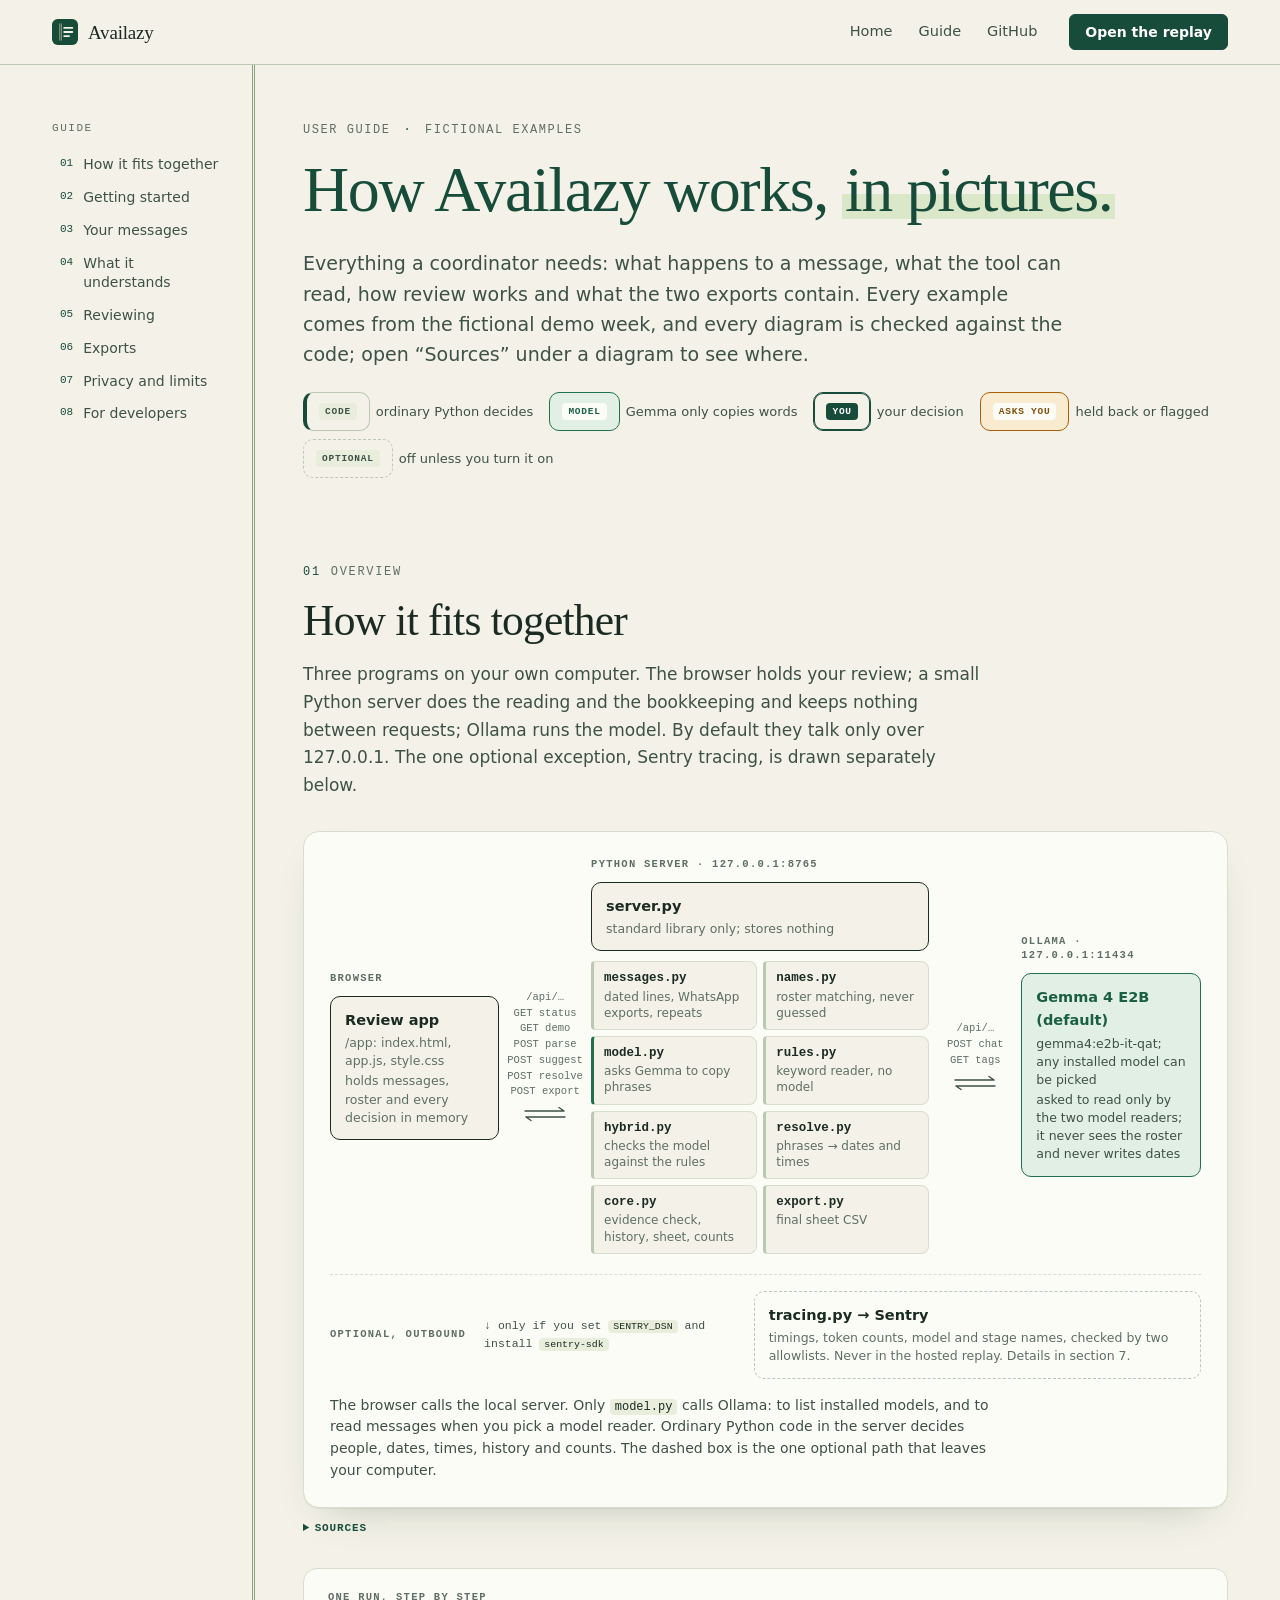
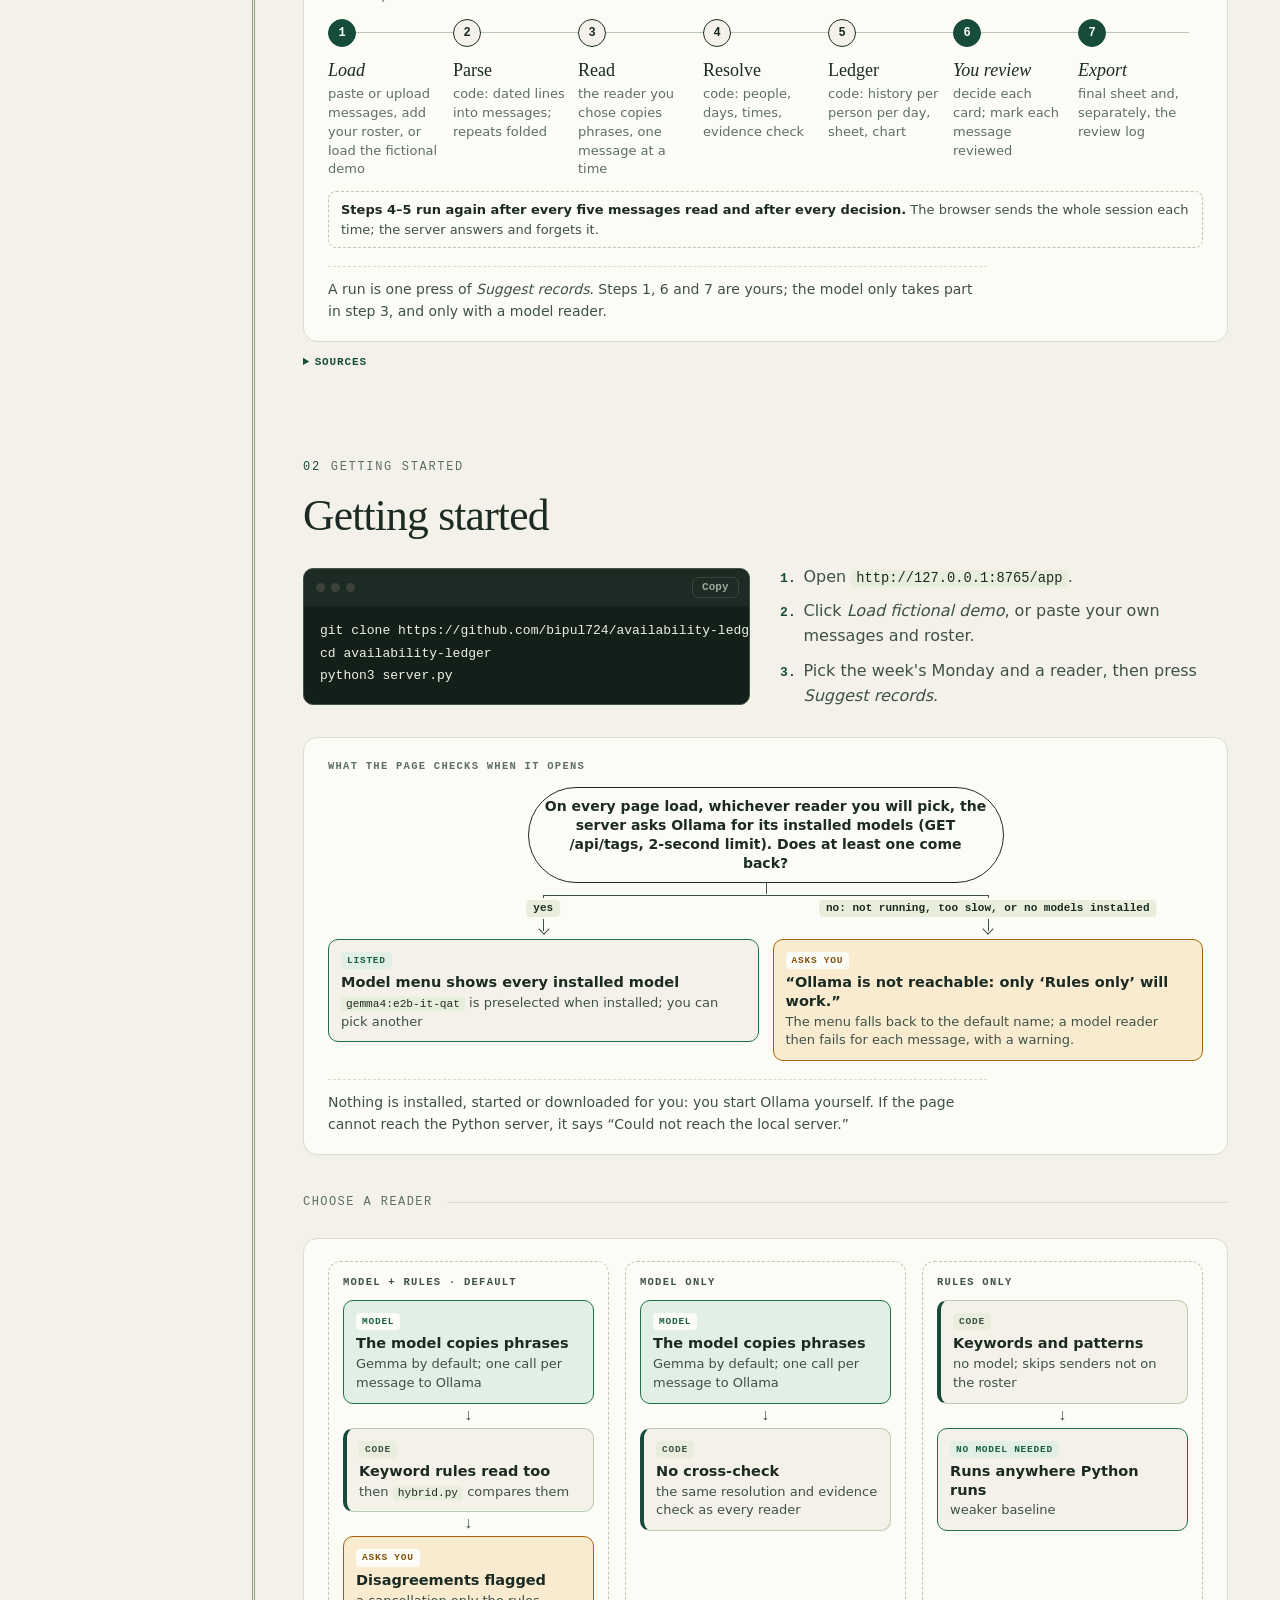
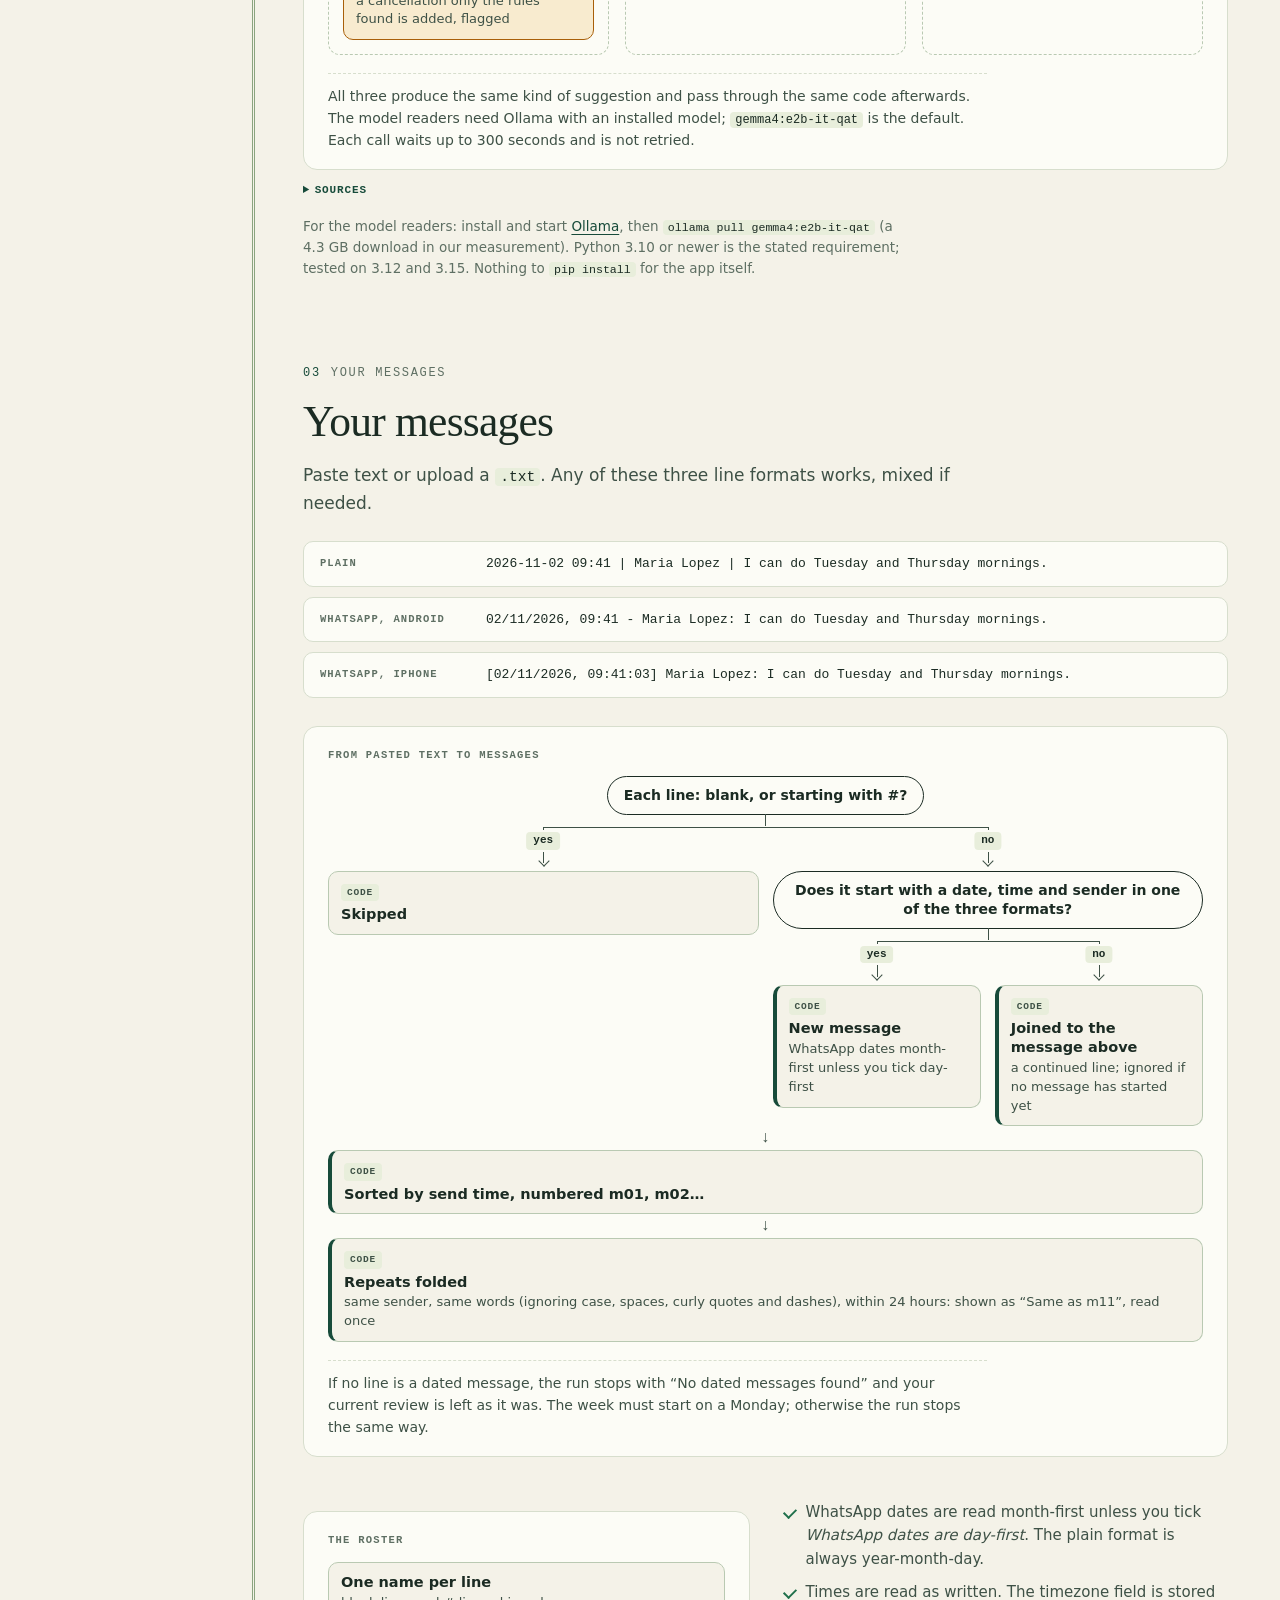
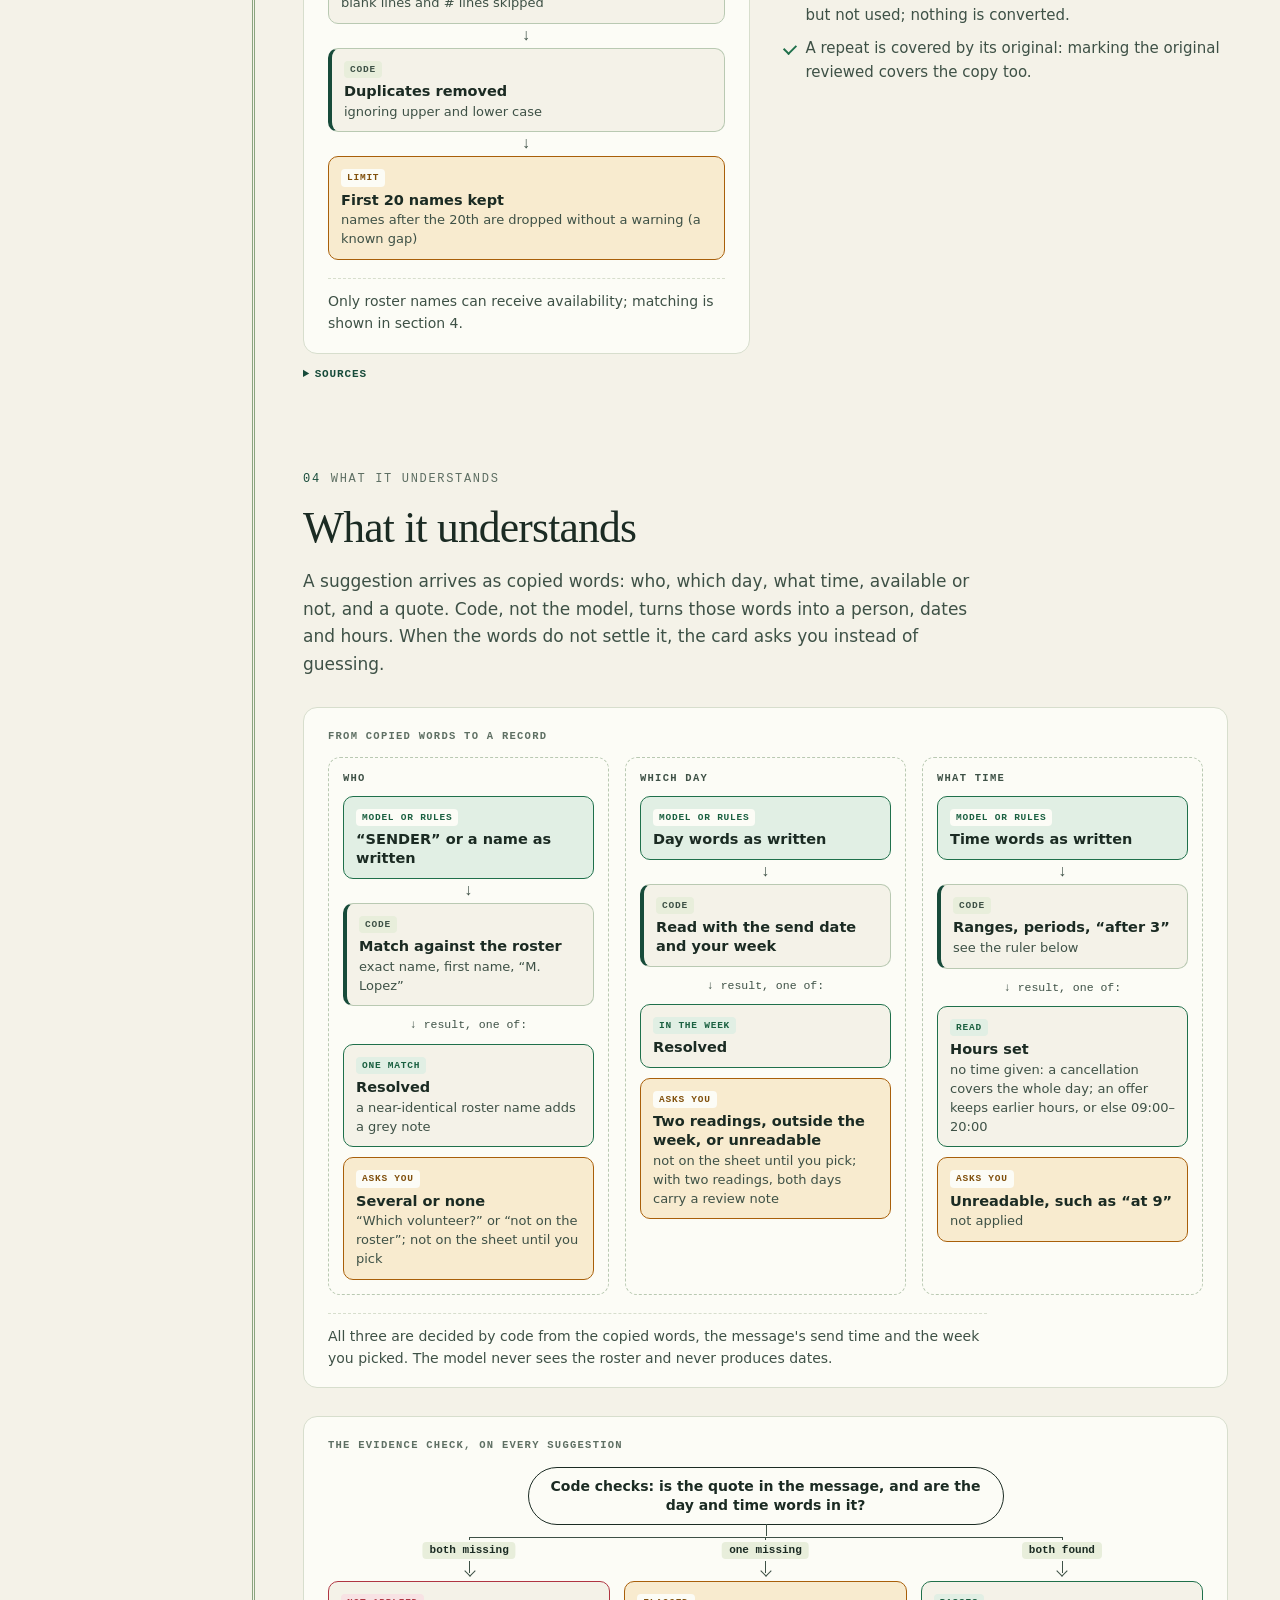
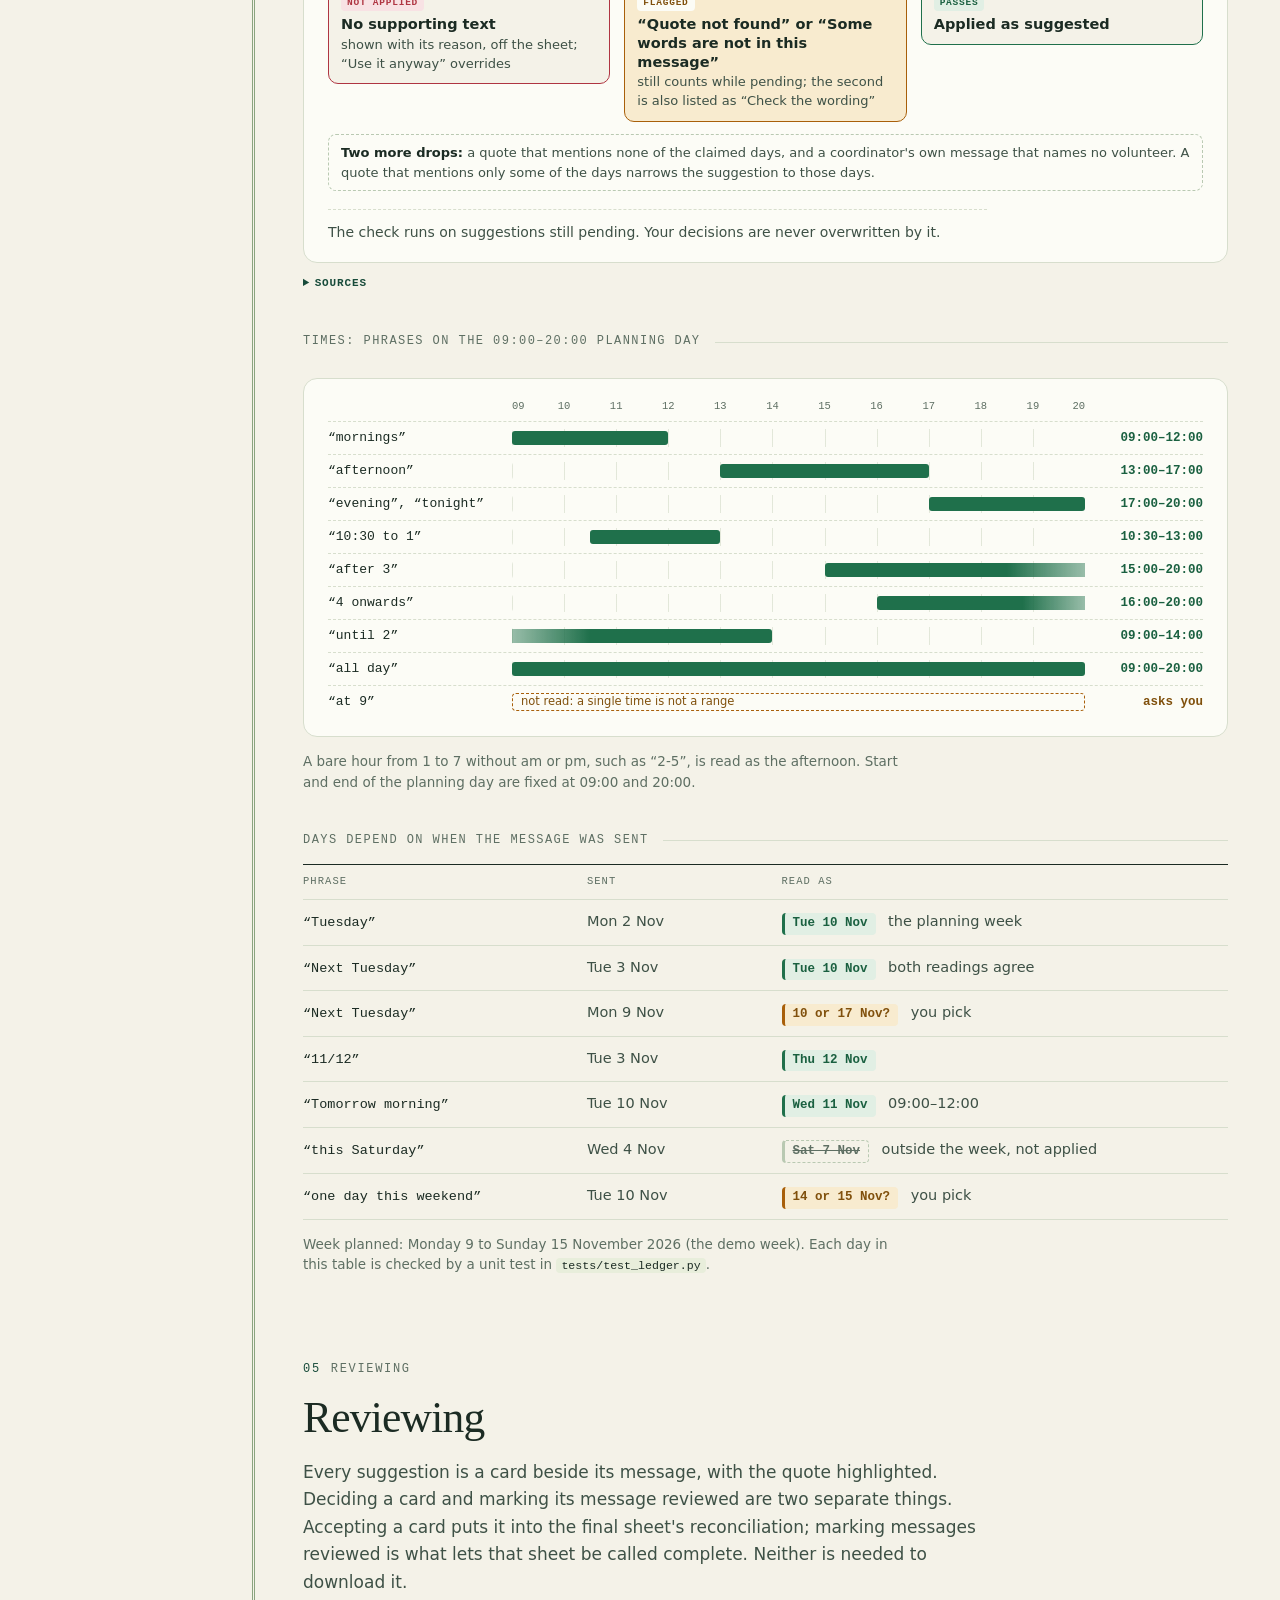
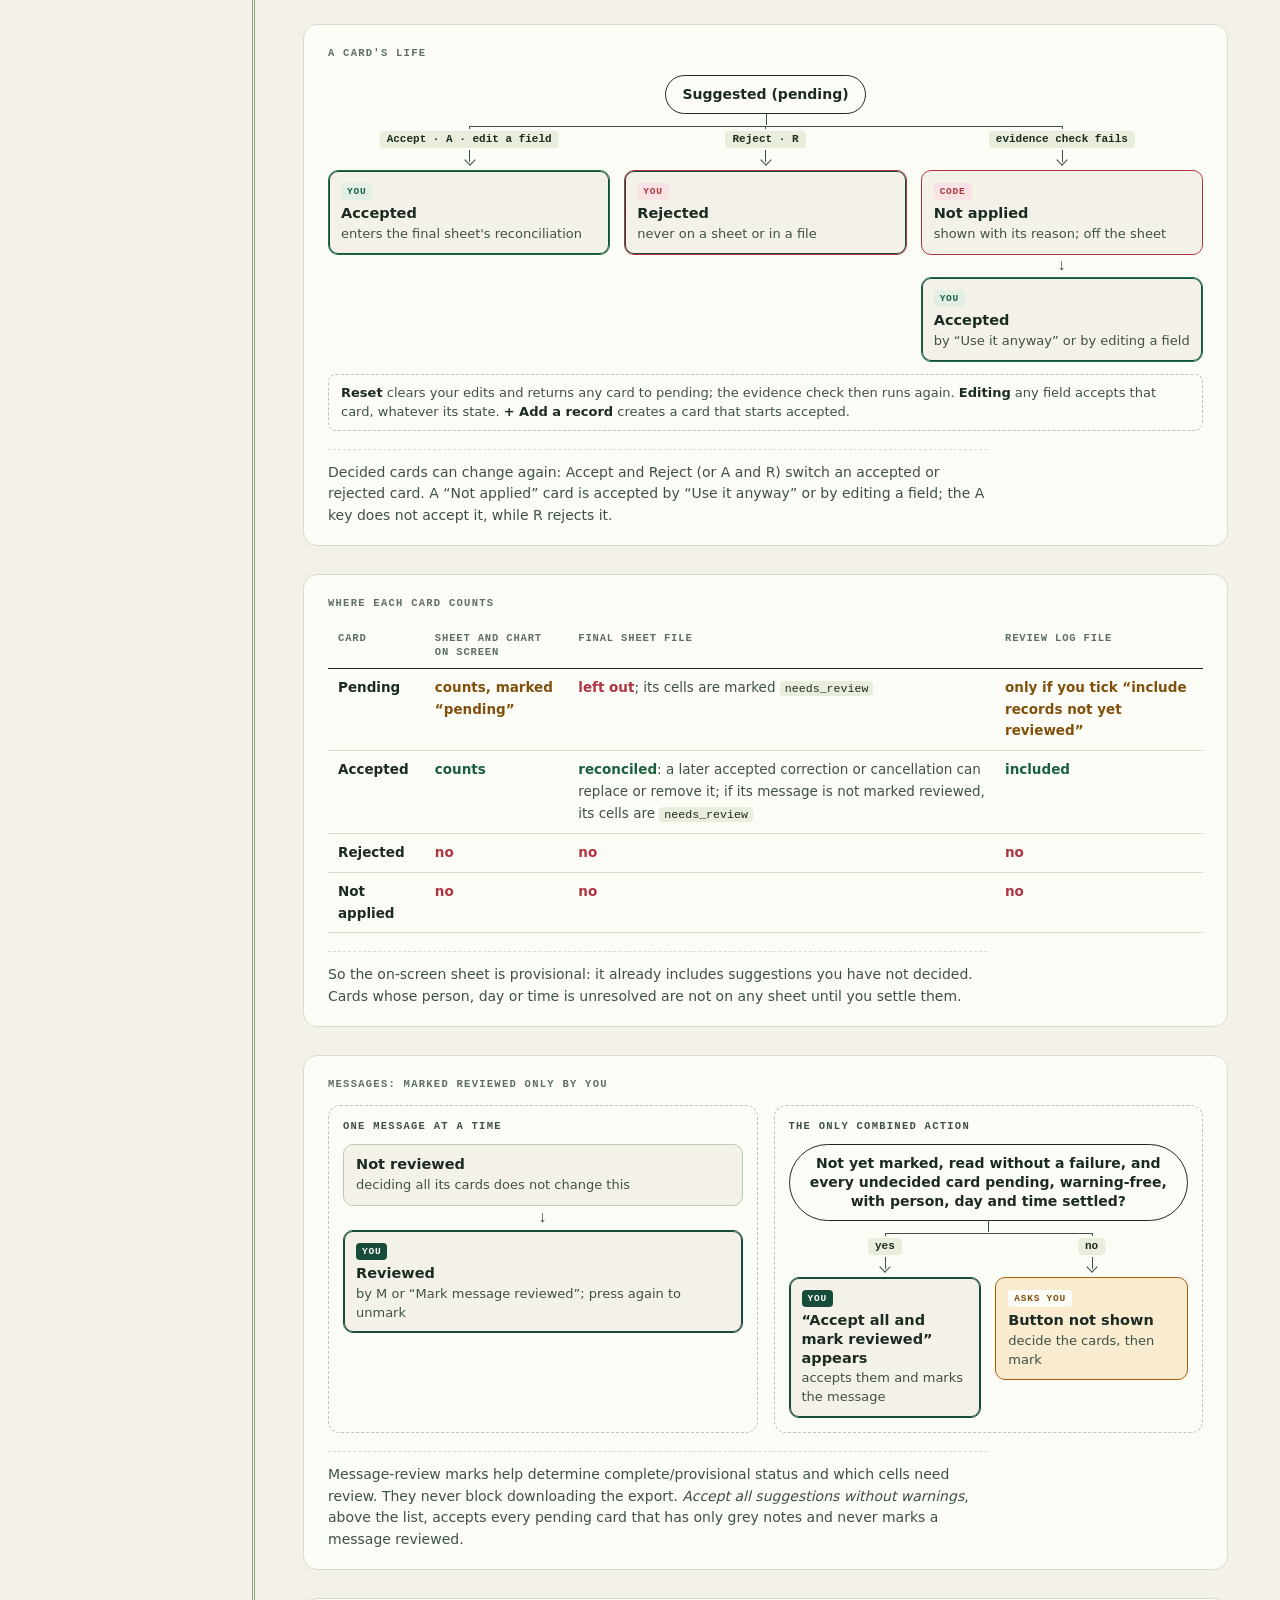
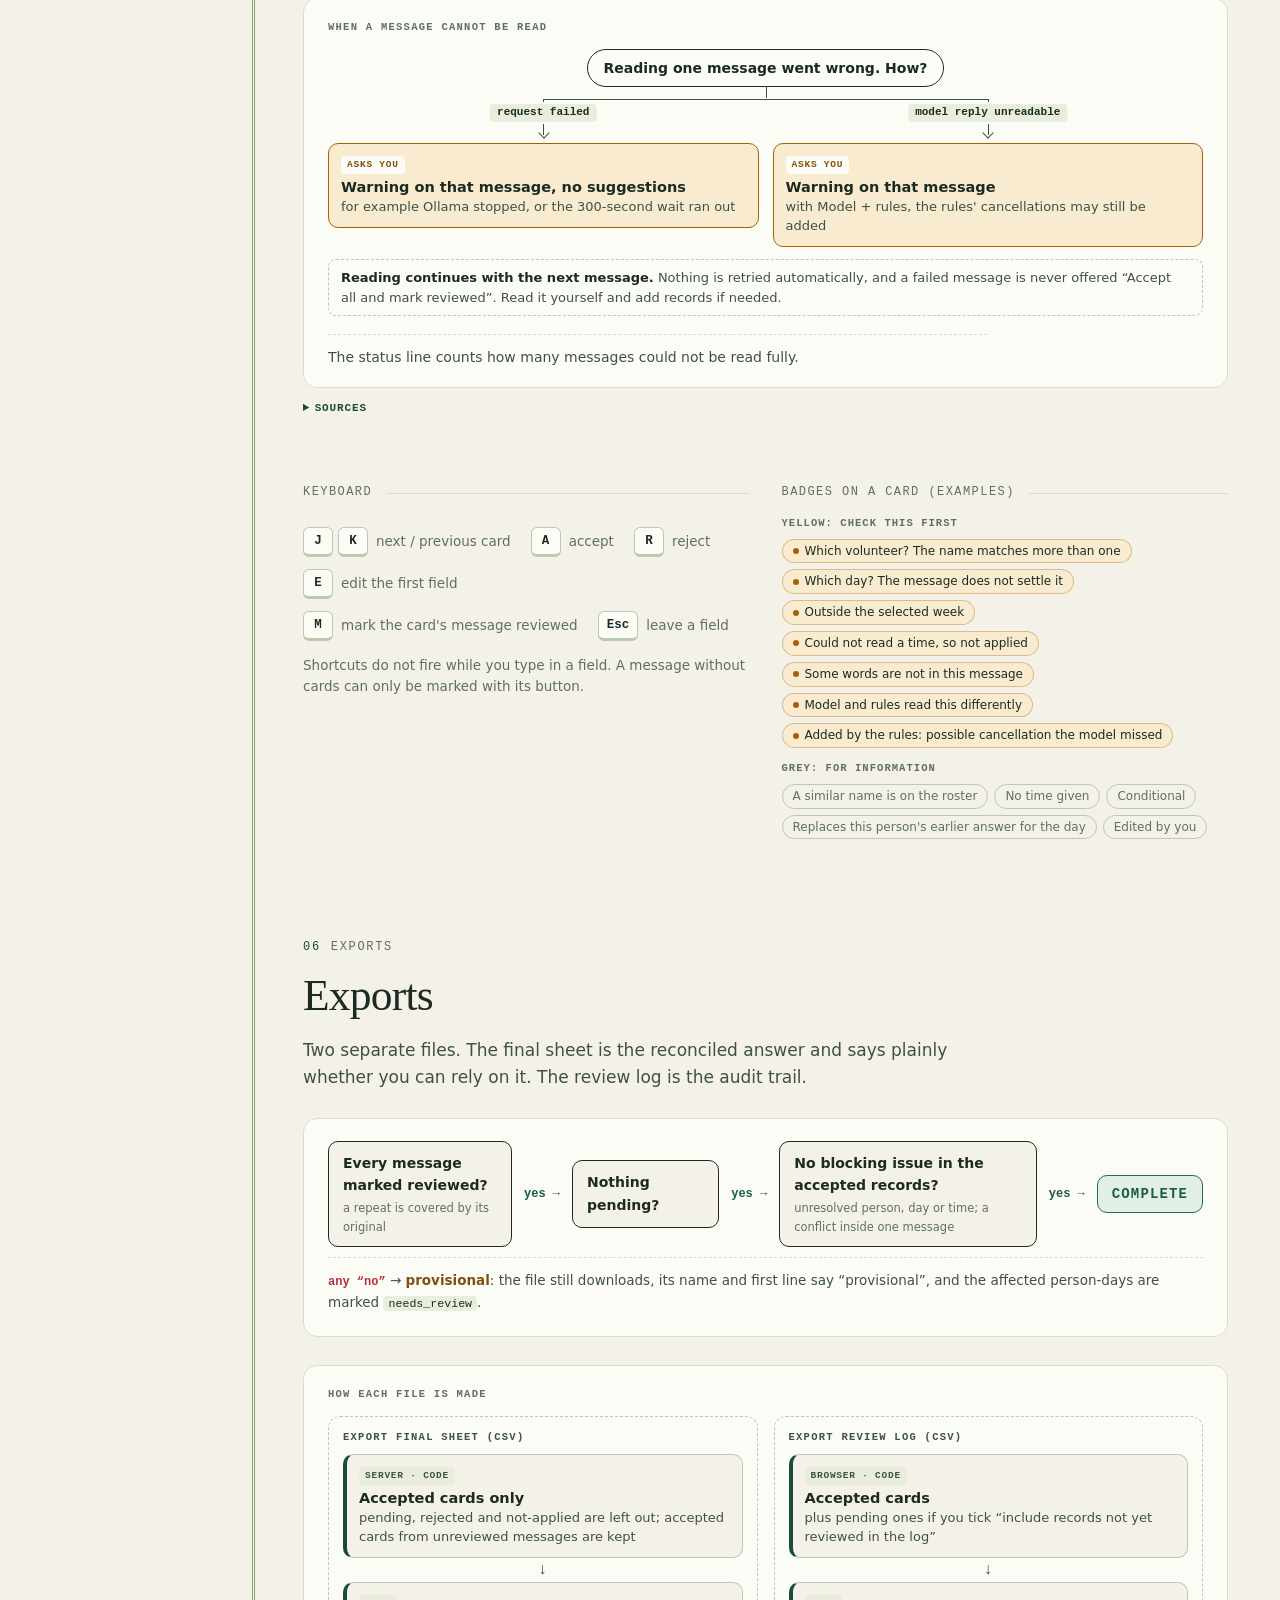
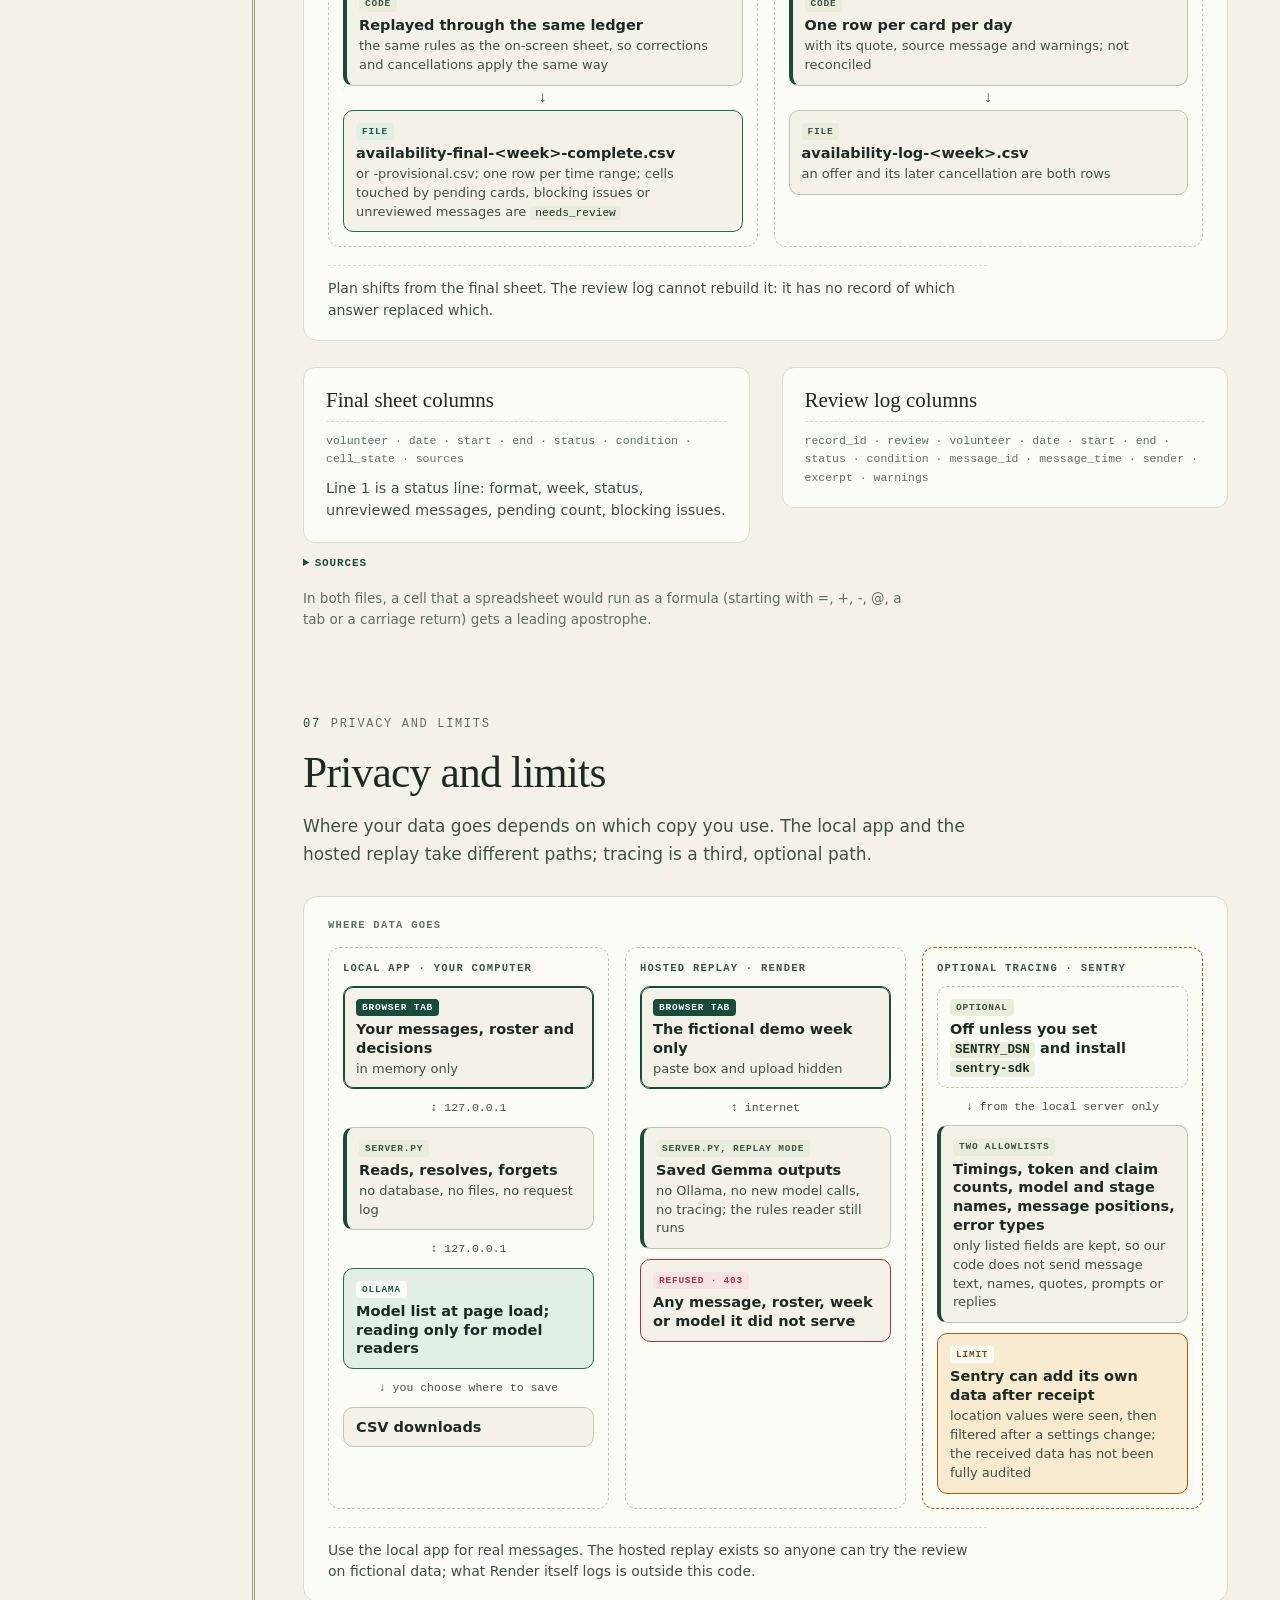
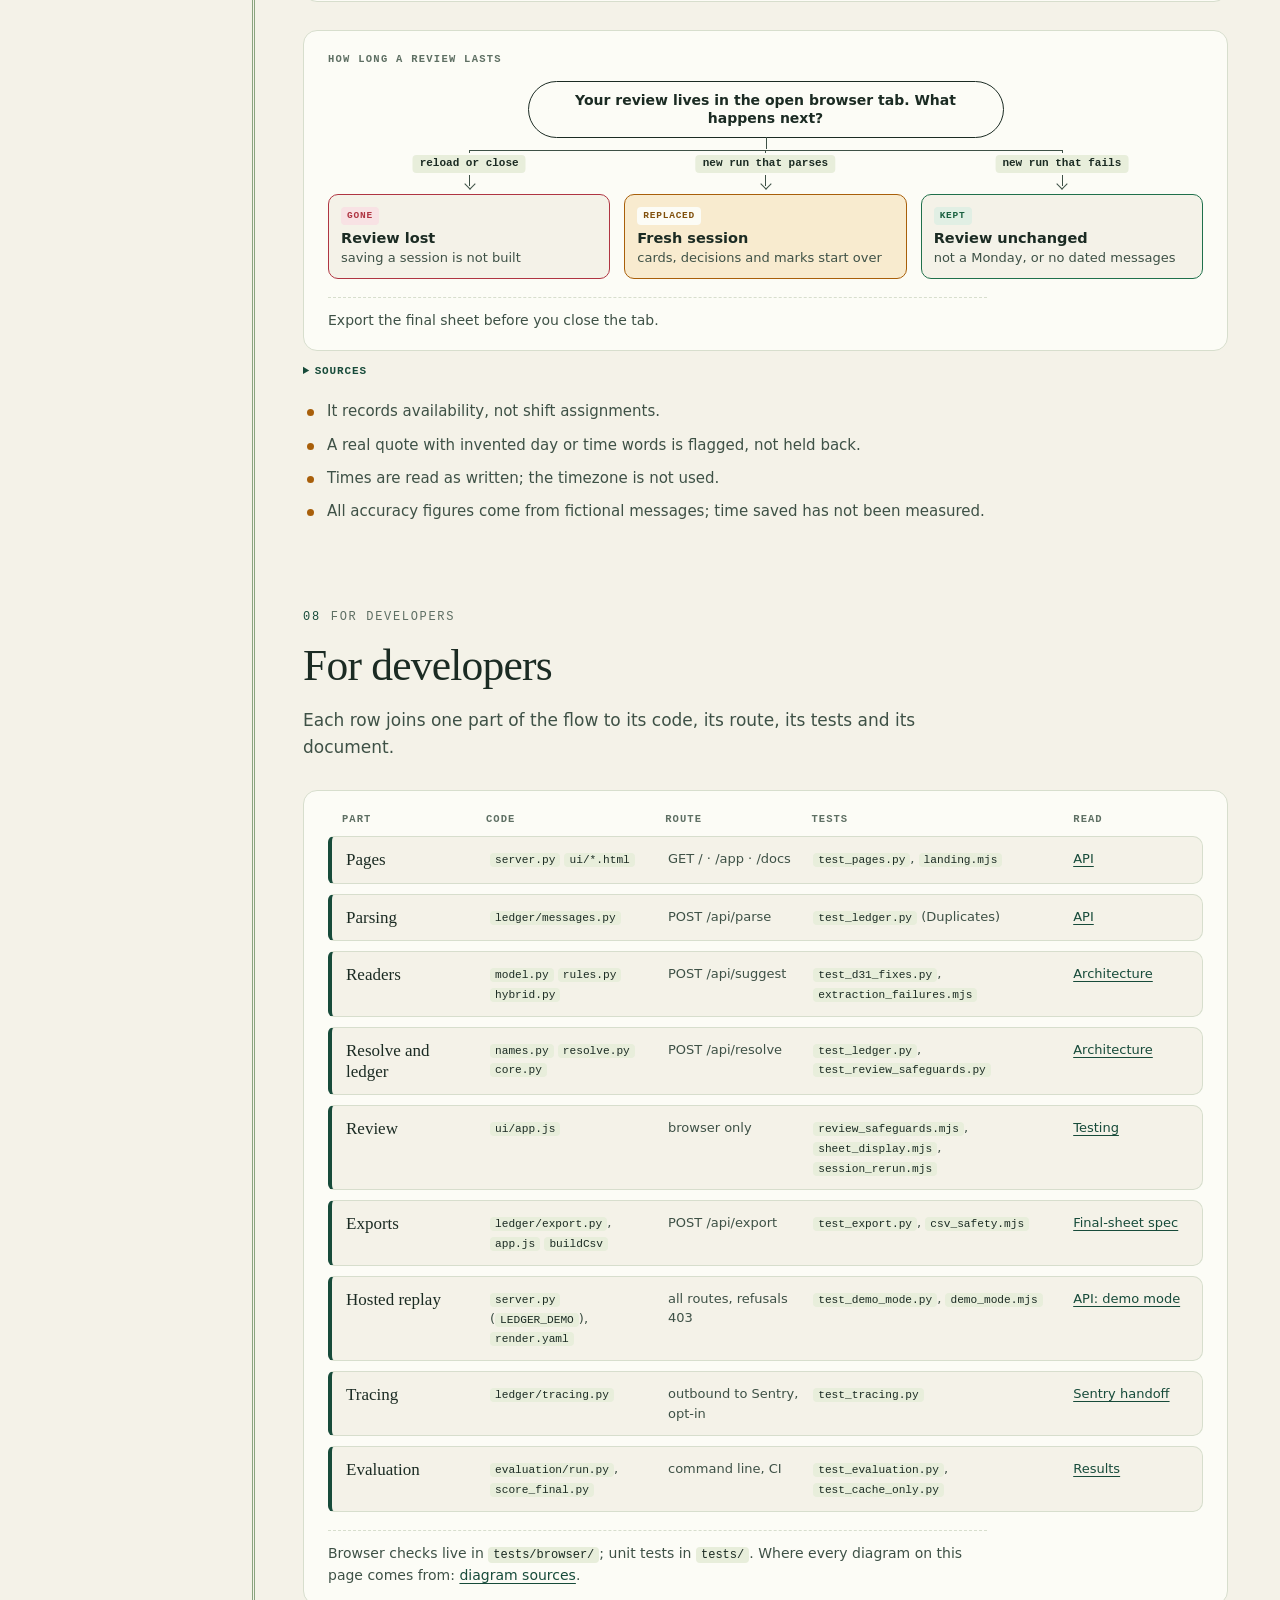
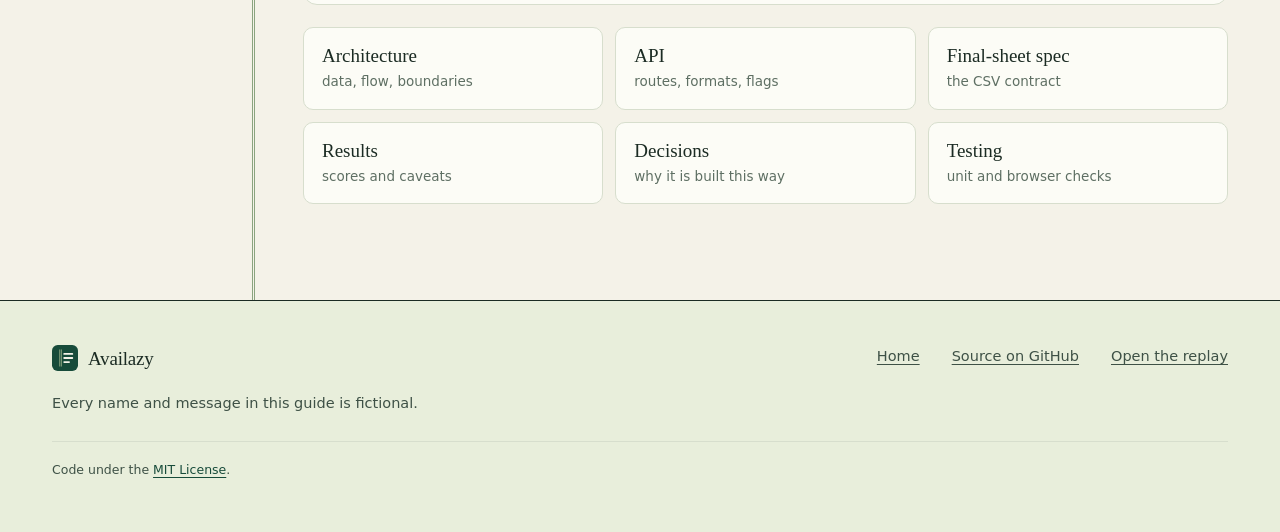
==== commit a4bebb73: "docs: source-checked diagrams for the guide and developer docs (DOC-09 to DOC-11)" ====
--- a/ui/docs.html
+++ b/ui/docs.html
@@ -48,60 +48,78 @@
     <header class="doc-head">
       <p class="kicker"><span class="nw">User guide</span> <span class="sep">·</span> <span class="nw">fictional examples</span></p>
       <h1>How Availazy works, <span class="hl">in pictures.</span></h1>
-      <p class="lede">Everything a coordinator needs: what happens to a message, what the tool can read, how review works and what the two exports contain. Every example comes from the fictional demo week.</p>
+      <p class="lede">Everything a coordinator needs: what happens to a message, what the tool can read, how review works and what the two exports contain. Every example comes from the fictional demo week, and every diagram is checked against the code; open “Sources” under a diagram to see where.</p>
     </header>
+
+    <ul class="legend" aria-label="How to read the diagrams">
+      <li><span class="n n-code legend-n"><span class="t">code</span></span>ordinary Python decides</li>
+      <li><span class="n n-model legend-n"><span class="t">model</span></span>Gemma only copies words</li>
+      <li><span class="n n-you legend-n"><span class="t">you</span></span>your decision</li>
+      <li><span class="n n-ask legend-n"><span class="t">asks you</span></span>held back or flagged</li>
+      <li><span class="n n-out legend-n"><span class="t">optional</span></span>off unless you turn it on</li>
+    </ul>
 
     <!-- ======================================================== overview -->
     <section id="overview" aria-labelledby="t-overview">
       <p class="label"><span class="num-inline">01</span>Overview</p>
       <h2 id="t-overview">How it fits together</h2>
-      <p class="prose">Three programs on one computer. The browser holds your review; a small Python server does the reading and the bookkeeping; Ollama runs the model. They talk only over 127.0.0.1.</p>
-
-      <figure class="arch">
+      <p class="prose">Three programs on your own computer. The browser holds your review; a small Python server does the reading and the bookkeeping and keeps nothing between requests; Ollama runs the model. By default they talk only over 127.0.0.1. The one optional exception, Sentry tracing, is drawn separately below.</p>
+
+      <figure class="arch" aria-labelledby="cap-arch">
         <div class="arch-col">
           <p class="arch-k">Browser</p>
-          <div class="box box-strong"><b>Review app</b><span>ui/index.html, app.js, style.css</span><span>holds messages, roster and decisions in memory</span></div>
+          <div class="box box-strong"><b>Review app</b><span>/app: index.html, app.js, style.css</span><span>holds messages, roster and every decision in memory</span></div>
         </div>
         <div class="arch-link" aria-hidden="true">
-          <span>/api/parse<br>/api/suggest<br>/api/resolve<br>/api/export</span>
+          <span>/api/…<br>GET status<br>GET demo<br>POST parse<br>POST suggest<br>POST resolve<br>POST export</span>
           <svg viewBox="0 0 48 16"><path d="M4 5h39M38 1.5 43 5M44 11H5M10 14.5 5 11"/></svg>
         </div>
         <div class="arch-col arch-server">
           <p class="arch-k">Python server · 127.0.0.1:8765</p>
-          <div class="box box-strong"><b>server.py</b><span>standard library only</span></div>
+          <div class="box box-strong"><b>server.py</b><span>standard library only; stores nothing</span></div>
           <div class="mods">
             <div class="mod"><b>messages.py</b><span>dated lines, WhatsApp exports, repeats</span></div>
             <div class="mod"><b>names.py</b><span>roster matching, never guessed</span></div>
             <div class="mod mod-model"><b>model.py</b><span>asks Gemma to copy phrases</span></div>
             <div class="mod"><b>rules.py</b><span>keyword reader, no model</span></div>
-            <div class="mod"><b>hybrid.py</b><span>cross-checks the two readers</span></div>
+            <div class="mod"><b>hybrid.py</b><span>checks the model against the rules</span></div>
             <div class="mod"><b>resolve.py</b><span>phrases → dates and times</span></div>
             <div class="mod"><b>core.py</b><span>evidence check, history, sheet, counts</span></div>
             <div class="mod"><b>export.py</b><span>final sheet CSV</span></div>
           </div>
         </div>
         <div class="arch-link" aria-hidden="true">
-          <span>/api/chat<br>/api/tags</span>
+          <span>/api/…<br>POST chat<br>GET tags</span>
           <svg viewBox="0 0 48 16"><path d="M4 5h39M38 1.5 43 5M44 11H5M10 14.5 5 11"/></svg>
         </div>
         <div class="arch-col">
           <p class="arch-k">Ollama · 127.0.0.1:11434</p>
-          <div class="box box-model"><b>Gemma 4 E2B</b><span>gemma4:e2b-it-qat</span><span>used by the two model readers only</span></div>
-          <div class="box box-opt"><b>Sentry</b><span>only if you opt in: timings and token counts, never content</span></div>
-        </div>
-        <figcaption class="sr">Browser review app talks to the Python server on 127.0.0.1:8765 through four POST routes. The server's ledger modules parse, match names, read, cross-check, resolve, keep the ledger and export. Only model.py talks to Ollama on 127.0.0.1:11434, which runs Gemma 4 E2B. Sentry is optional.</figcaption>
-      </figure>
-
-      <p class="sub">One run, step by step</p>
-      <ol class="pipe">
-        <li><span class="pipe-n">1</span><b>Paste</b><span>a week of messages and your roster</span></li>
-        <li><span class="pipe-n">2</span><b>Parse</b><span>dated lines, repeats folded together</span></li>
-        <li><span class="pipe-n">3</span><b>Read</b><span>Gemma copies phrases; rules cross-check</span></li>
-        <li><span class="pipe-n">4</span><b>Resolve</b><span>people, days and times, by code</span></li>
-        <li><span class="pipe-n">5</span><b>Ledger</b><span>history per person per day</span></li>
-        <li class="pipe-you"><span class="pipe-n">6</span><b>You review</b><span>accept, reject, edit, mark reviewed</span></li>
-        <li><span class="pipe-n">7</span><b>Export</b><span>final sheet and review log</span></li>
-      </ol>
+          <div class="box box-model"><b>Gemma 4 E2B (default)</b><span>gemma4:e2b-it-qat; any installed model can be picked</span><span>asked to read only by the two model readers; it never sees the roster and never writes dates</span></div>
+        </div>
+        <div class="arch-opt">
+          <span class="arch-k">Optional, outbound</span>
+          <span class="wire wire-down">only if you set <code>SENTRY_DSN</code> and install <code>sentry-sdk</code></span>
+          <div class="box box-opt"><b>tracing.py → Sentry</b><span>timings, token counts, model and stage names, checked by two allowlists. Never in the hosted replay. Details in section 7.</span></div>
+        </div>
+        <figcaption id="cap-arch" class="arch-cap">The browser calls the local server. Only <code>model.py</code> calls Ollama: to list installed models, and to read messages when you pick a model reader. Ordinary Python code in the server decides people, dates, times, history and counts. The dashed box is the one optional path that leaves your computer.</figcaption>
+      </figure>
+      <details class="src"><summary>Sources</summary><p><code>server.py</code> (routes, 127.0.0.1 binding), <code>ledger/model.py</code> (<code>/api/chat</code>, <code>/api/tags</code>), <code>ledger/tracing.py</code>, <code>ui/app.js</code> (<code>state</code>).</p></details>
+
+      <figure class="fig" aria-labelledby="cap-run">
+        <p class="fig-k">One run, step by step</p>
+        <ol class="pipe">
+          <li class="pipe-you"><span class="pipe-n">1</span><b>Load</b><span>paste or upload messages, add your roster, or load the fictional demo</span></li>
+          <li><span class="pipe-n">2</span><b>Parse</b><span>code: dated lines into messages; repeats folded</span></li>
+          <li><span class="pipe-n">3</span><b>Read</b><span>the reader you chose copies phrases, one message at a time</span></li>
+          <li><span class="pipe-n">4</span><b>Resolve</b><span>code: people, days, times, evidence check</span></li>
+          <li><span class="pipe-n">5</span><b>Ledger</b><span>code: history per person per day, sheet, chart</span></li>
+          <li class="pipe-you"><span class="pipe-n">6</span><b>You review</b><span>decide each card; mark each message reviewed</span></li>
+          <li class="pipe-you"><span class="pipe-n">7</span><b>Export</b><span>final sheet and, separately, the review log</span></li>
+        </ol>
+        <p class="flow-note"><b>Steps 4–5 run again after every five messages read and after every decision.</b> The browser sends the whole session each time; the server answers and forgets it.</p>
+        <figcaption id="cap-run">A run is one press of <em>Suggest records</em>. Steps 1, 6 and 7 are yours; the model only takes part in step 3, and only with a model reader.</figcaption>
+      </figure>
+      <details class="src"><summary>Sources</summary><p><code>ui/app.js</code> <code>run()</code>, <code>resolveNow()</code>, <code>onClick()</code>; <code>server.py</code> <code>parse</code>, <code>suggest</code>, <code>resolve</code>, <code>export</code>.</p></details>
     </section>
 
     <!-- ======================================================== start -->
@@ -121,13 +139,49 @@
           <li>Pick the week's Monday and a reader, then press <em>Suggest records</em>.</li>
         </ol>
       </div>
+
+      <figure class="fig" aria-labelledby="cap-boot">
+        <p class="fig-k">What the page checks when it opens</p>
+        <div class="dec">
+          <p class="q">On every page load, whichever reader you will pick, the server asks Ollama for its installed models (GET /api/tags, 2-second limit). Does at least one come back?</p>
+          <div class="brs" style="--n:2">
+            <div class="br"><span class="lbl">yes</span><div class="n n-ok"><span class="t">listed</span><b>Model menu shows every installed model</b><span><code>gemma4:e2b-it-qat</code> is preselected when installed; you can pick another</span></div></div>
+            <div class="br"><span class="lbl">no: not running, too slow, or no models installed</span><div class="n n-ask"><span class="t">asks you</span><b>“Ollama is not reachable: only ‘Rules only’ will work.”</b><span>The menu falls back to the default name; a model reader then fails for each message, with a warning.</span></div></div>
+          </div>
+        </div>
+        <figcaption id="cap-boot">Nothing is installed, started or downloaded for you: you start Ollama yourself. If the page cannot reach the Python server, it says “Could not reach the local server.”</figcaption>
+      </figure>
+
       <p class="sub">Choose a reader</p>
-      <div class="readers3">
-        <div class="rcard rcard-main"><p class="rcard-k">Model + rules</p><p>Both read every message. Where they disagree, the card says so. The default.</p><p class="rcard-need">Needs Ollama</p></div>
-        <div class="rcard"><p class="rcard-k">Model only</p><p>Gemma's suggestions on their own, no cross-check.</p><p class="rcard-need">Needs Ollama</p></div>
-        <div class="rcard"><p class="rcard-k">Rules only</p><p>A keyword baseline. Weaker, but works anywhere Python runs.</p><p class="rcard-need rcard-free">No model needed</p></div>
-      </div>
-      <p class="fine">For the model readers: install and start <a href="https://ollama.com" target="_blank" rel="noopener">Ollama</a>, then <code>ollama pull gemma4:e2b-it-qat</code> (about 4.3&nbsp;GB). Needs Python 3.10+ on macOS or Linux; nothing to <code>pip install</code>.</p>
+      <figure class="fig" aria-labelledby="cap-readers">
+        <div class="zones" style="--n:3">
+          <div class="zone">
+            <p class="zone-k">Model + rules · default</p>
+            <ol class="dflow dflow-v">
+              <li><div class="n n-model"><span class="t">model</span><b>The model copies phrases</b><span>Gemma by default; one call per message to Ollama</span></div></li>
+              <li><div class="n n-code"><span class="t">code</span><b>Keyword rules read too</b><span>then <code>hybrid.py</code> compares them</span></div></li>
+              <li><div class="n n-ask"><span class="t">asks you</span><b>Disagreements flagged</b><span>a cancellation only the rules found is added, flagged</span></div></li>
+            </ol>
+          </div>
+          <div class="zone">
+            <p class="zone-k">Model only</p>
+            <ol class="dflow dflow-v">
+              <li><div class="n n-model"><span class="t">model</span><b>The model copies phrases</b><span>Gemma by default; one call per message to Ollama</span></div></li>
+              <li><div class="n n-code"><span class="t">code</span><b>No cross-check</b><span>the same resolution and evidence check as every reader</span></div></li>
+            </ol>
+          </div>
+          <div class="zone">
+            <p class="zone-k">Rules only</p>
+            <ol class="dflow dflow-v">
+              <li><div class="n n-code"><span class="t">code</span><b>Keywords and patterns</b><span>no model; skips senders not on the roster</span></div></li>
+              <li><div class="n n-ok"><span class="t">no model needed</span><b>Runs anywhere Python runs</b><span>weaker baseline</span></div></li>
+            </ol>
+          </div>
+        </div>
+        <figcaption id="cap-readers">All three produce the same kind of suggestion and pass through the same code afterwards. The model readers need Ollama with an installed model; <code>gemma4:e2b-it-qat</code> is the default. Each call waits up to 300 seconds and is not retried.</figcaption>
+      </figure>
+      <details class="src"><summary>Sources</summary><p><code>server.py</code> <code>_suggest</code>; <code>ledger/hybrid.py</code> <code>merge</code>; <code>ledger/rules.py</code> <code>extract</code>; <code>ledger/model.py</code> <code>extract</code> (timeout 300 s), <code>available_models</code> (2 s); <code>ui/app.js</code> <code>init</code>.</p></details>
+      <p class="fine">For the model readers: install and start <a href="https://ollama.com" target="_blank" rel="noopener">Ollama</a>, then <code>ollama pull gemma4:e2b-it-qat</code> (a 4.3&nbsp;GB download in our measurement). Python 3.10 or newer is the stated requirement; tested on 3.12 and 3.15. Nothing to <code>pip install</code> for the app itself.</p>
     </section>
 
     <!-- ======================================================== input -->
@@ -140,20 +194,109 @@
         <div class="fmt"><p class="fmt-k">WhatsApp, Android</p><code>02/11/2026, 09:41 - Maria Lopez: I can do Tuesday and Thursday mornings.</code></div>
         <div class="fmt"><p class="fmt-k">WhatsApp, iPhone</p><code>[02/11/2026, 09:41:03] Maria Lopez: I can do Tuesday and Thursday mornings.</code></div>
       </div>
-      <ul class="ticks">
-        <li>WhatsApp dates are read month-first unless you tick <em>WhatsApp dates are day-first</em>.</li>
-        <li>The roster is one name per line, up to 20 volunteers. Similar names are flagged, and a short name that fits several people is left for you.</li>
-        <li>The same sender sending the same words within 24 hours counts once, shown as “Same as m11”.</li>
-        <li>Times are read as written; the timezone field is stored but not used.</li>
-      </ul>
+
+      <figure class="fig" aria-labelledby="cap-parse">
+        <p class="fig-k">From pasted text to messages</p>
+        <div class="dec">
+          <p class="q">Each line: blank, or starting with #?</p>
+          <div class="brs" style="--n:2">
+            <div class="br"><span class="lbl">yes</span><div class="n"><span class="t">code</span><b>Skipped</b></div></div>
+            <div class="br"><span class="lbl">no</span>
+              <div class="dec">
+                <p class="q">Does it start with a date, time and sender in one of the three formats?</p>
+                <div class="brs" style="--n:2">
+                  <div class="br"><span class="lbl">yes</span><div class="n n-code"><span class="t">code</span><b>New message</b><span>WhatsApp dates month-first unless you tick day-first</span></div></div>
+                  <div class="br"><span class="lbl">no</span><div class="n n-code"><span class="t">code</span><b>Joined to the message above</b><span>a continued line; ignored if no message has started yet</span></div></div>
+                </div>
+              </div>
+            </div>
+          </div>
+        </div>
+        <ol class="dflow dflow-v parse-tail">
+          <li><div class="n n-code"><span class="t">code</span><b>Sorted by send time, numbered m01, m02…</b></div></li>
+          <li><div class="n n-code"><span class="t">code</span><b>Repeats folded</b><span>same sender, same words (ignoring case, spaces, curly quotes and dashes), within 24 hours: shown as “Same as m11”, read once</span></div></li>
+        </ol>
+        <figcaption id="cap-parse">If no line is a dated message, the run stops with “No dated messages found” and your current review is left as it was. The week must start on a Monday; otherwise the run stops the same way.</figcaption>
+      </figure>
+
+      <div class="two two-top">
+        <figure class="fig" aria-labelledby="cap-roster">
+          <p class="fig-k">The roster</p>
+          <ol class="dflow dflow-v">
+            <li><div class="n"><b>One name per line</b><span>blank lines and # lines skipped</span></div></li>
+            <li><div class="n n-code"><span class="t">code</span><b>Duplicates removed</b><span>ignoring upper and lower case</span></div></li>
+            <li><div class="n n-ask"><span class="t">limit</span><b>First 20 names kept</b><span>names after the 20th are dropped without a warning (a known gap)</span></div></li>
+          </ol>
+          <figcaption id="cap-roster">Only roster names can receive availability; matching is shown in section 4.</figcaption>
+        </figure>
+        <ul class="ticks">
+          <li>WhatsApp dates are read month-first unless you tick <em>WhatsApp dates are day-first</em>. The plain format is always year-month-day.</li>
+          <li>Times are read as written. The timezone field is stored but not used; nothing is converted.</li>
+          <li>A repeat is covered by its original: marking the original reviewed covers the copy too.</li>
+        </ul>
+      </div>
+      <details class="src"><summary>Sources</summary><p><code>ledger/messages.py</code> <code>parse_messages</code>, <code>mark_duplicates</code>, <code>parse_roster</code>; <code>server.py</code> <code>MAX_VOLUNTEERS</code>; <code>ui/app.js</code> <code>run()</code>; tests: <code>tests/test_ledger.py</code> <code>Duplicates</code>.</p></details>
     </section>
 
     <!-- ======================================================== reading -->
     <section id="reading" aria-labelledby="t-reading">
       <p class="label"><span class="num-inline">04</span>What it understands</p>
       <h2 id="t-reading">What it understands</h2>
-      <p class="prose">Code, not the model, turns words into times. The planning day runs from 09:00 to 20:00, and a bare “2-5” means the afternoon.</p>
-
+      <p class="prose">A suggestion arrives as copied words: who, which day, what time, available or not, and a quote. Code, not the model, turns those words into a person, dates and hours. When the words do not settle it, the card asks you instead of guessing.</p>
+
+      <figure class="fig" aria-labelledby="cap-resolve">
+        <p class="fig-k">From copied words to a record</p>
+        <div class="zones" style="--n:3">
+          <div class="zone">
+            <p class="zone-k">Who</p>
+            <ol class="dflow dflow-v">
+              <li><div class="n n-model"><span class="t">model or rules</span><b>“SENDER” or a name as written</b></div></li>
+              <li><div class="n n-code"><span class="t">code</span><b>Match against the roster</b><span>exact name, first name, “M. Lopez”</span></div></li>
+            </ol>
+            <p class="wire wire-down">result, one of:</p>
+            <div class="n n-ok"><span class="t">one match</span><b>Resolved</b><span>a near-identical roster name adds a grey note</span></div>
+            <div class="n n-ask"><span class="t">asks you</span><b>Several or none</b><span>“Which volunteer?” or “not on the roster”; not on the sheet until you pick</span></div>
+          </div>
+          <div class="zone">
+            <p class="zone-k">Which day</p>
+            <ol class="dflow dflow-v">
+              <li><div class="n n-model"><span class="t">model or rules</span><b>Day words as written</b></div></li>
+              <li><div class="n n-code"><span class="t">code</span><b>Read with the send date and your week</b></div></li>
+            </ol>
+            <p class="wire wire-down">result, one of:</p>
+            <div class="n n-ok"><span class="t">in the week</span><b>Resolved</b></div>
+            <div class="n n-ask"><span class="t">asks you</span><b>Two readings, outside the week, or unreadable</b><span>not on the sheet until you pick; with two readings, both days carry a review note</span></div>
+          </div>
+          <div class="zone">
+            <p class="zone-k">What time</p>
+            <ol class="dflow dflow-v">
+              <li><div class="n n-model"><span class="t">model or rules</span><b>Time words as written</b></div></li>
+              <li><div class="n n-code"><span class="t">code</span><b>Ranges, periods, “after 3”</b><span>see the ruler below</span></div></li>
+            </ol>
+            <p class="wire wire-down">result, one of:</p>
+            <div class="n n-ok"><span class="t">read</span><b>Hours set</b><span>no time given: a cancellation covers the whole day; an offer keeps earlier hours, or else 09:00–20:00</span></div>
+            <div class="n n-ask"><span class="t">asks you</span><b>Unreadable, such as “at 9”</b><span>not applied</span></div>
+          </div>
+        </div>
+        <figcaption id="cap-resolve">All three are decided by code from the copied words, the message's send time and the week you picked. The model never sees the roster and never produces dates.</figcaption>
+      </figure>
+
+      <figure class="fig" aria-labelledby="cap-evidence">
+        <p class="fig-k">The evidence check, on every suggestion</p>
+        <div class="dec">
+        <p class="q">Code checks: is the quote in the message, and are the day and time words in it?</p>
+        <div class="brs" style="--n:3">
+          <div class="br"><span class="lbl">both missing</span><div class="n n-no"><span class="t">not applied</span><b>No supporting text</b><span>shown with its reason, off the sheet; “Use it anyway” overrides</span></div></div>
+          <div class="br"><span class="lbl">one missing</span><div class="n n-ask"><span class="t">flagged</span><b>“Quote not found” or “Some words are not in this message”</b><span>still counts while pending; the second is also listed as “Check the wording”</span></div></div>
+          <div class="br"><span class="lbl">both found</span><div class="n n-ok"><span class="t">passes</span><b>Applied as suggested</b></div></div>
+        </div>
+        </div>
+        <p class="flow-note"><b>Two more drops:</b> a quote that mentions none of the claimed days, and a coordinator's own message that names no volunteer. A quote that mentions only some of the days narrows the suggestion to those days.</p>
+        <figcaption id="cap-evidence">The check runs on suggestions still pending. Your decisions are never overwritten by it.</figcaption>
+      </figure>
+      <details class="src"><summary>Sources</summary><p><code>ledger/names.py</code> <code>match_person</code>; <code>ledger/resolve.py</code> <code>resolve_day</code>, <code>resolve_time</code>; <code>ledger/core.py</code> <code>resolve_claim</code> (evidence gate), <code>_span</code>, <code>build_ledger</code>; tests: <code>tests/test_ledger.py</code>, <code>tests/test_review_safeguards.py</code>, <code>tests/test_d31_fixes.py</code>.</p></details>
+
+      <p class="sub">Times: phrases on the 09:00–20:00 planning day</p>
       <figure class="ruler" aria-label="How time phrases become hours on the 09:00 to 20:00 planning day">
         <div class="ruler-scale" aria-hidden="true"><span></span><span class="rs"><i style="--k:0">09</i><i style="--k:1">10</i><i style="--k:2">11</i><i style="--k:3">12</i><i style="--k:4">13</i><i style="--k:5">14</i><i style="--k:6">15</i><i style="--k:7">16</i><i style="--k:8">17</i><i style="--k:9">18</i><i style="--k:10">19</i><i style="--k:11">20</i></span><span></span></div>
         <div class="rrow"><span class="rk">“mornings”</span><span class="rtrack"><i style="--s:0;--e:3"></i></span><span class="rv">09:00–12:00</span></div>
@@ -166,6 +309,7 @@
         <div class="rrow"><span class="rk">“all day”</span><span class="rtrack"><i style="--s:0;--e:11"></i></span><span class="rv">09:00–20:00</span></div>
         <div class="rrow rrow-no"><span class="rk">“at 9”</span><span class="rtrack"><b>not read: a single time is not a range</b></span><span class="rv">asks you</span></div>
       </figure>
+      <p class="fine">A bare hour from 1 to 7 without am or pm, such as “2-5”, is read as the afternoon. Start and end of the planning day are fixed at 09:00 and 20:00.</p>
 
       <p class="sub">Days depend on when the message was sent</p>
       <div class="days-tbl" role="table" aria-label="How day phrases resolve, for the week of Monday 9 November 2026">
@@ -178,50 +322,101 @@
         <div class="dt-row" role="row"><span role="cell">“this Saturday”</span><span role="cell">Wed 4 Nov</span><span role="cell"><b class="res off">Sat 7 Nov</b> outside the week, not applied</span></div>
         <div class="dt-row" role="row"><span role="cell">“one day this weekend”</span><span role="cell">Tue 10 Nov</span><span role="cell"><b class="res ask">14 or 15 Nov?</b> you pick</span></div>
       </div>
-      <p class="fine">Week planned: Monday 9 to Sunday 15 November 2026 (the demo week). Each row is a unit test in <code>tests/test_ledger.py</code>.</p>
+      <p class="fine">Week planned: Monday 9 to Sunday 15 November 2026 (the demo week). Each day in this table is checked by a unit test in <code>tests/test_ledger.py</code>.</p>
     </section>
 
     <!-- ======================================================== review -->
     <section id="review" aria-labelledby="t-review">
       <p class="label"><span class="num-inline">05</span>Reviewing</p>
       <h2 id="t-review">Reviewing</h2>
-      <p class="prose">Every suggestion is a card beside its message, with the quote highlighted. Nothing reaches the final sheet until you accept it.</p>
-
-      <figure class="states" aria-label="What happens to a suggestion">
-        <div class="st st-pending">Suggested<small>pending</small></div>
-        <div class="st-arrows">
-          <div class="st-arrow"><span>Accept <kbd>A</kbd> or edit a field</span></div>
-          <div class="st-arrow"><span>Reject <kbd>R</kbd></span></div>
-        </div>
-        <div class="st-ends">
-          <div class="st st-ok">Accepted<small>reaches the final sheet</small></div>
-          <div class="st st-no">Rejected<small>never exported</small></div>
-        </div>
-        <div class="st st-drop">Not applied<small>words not in the message</small></div>
-        <div class="st-arrows st-arrows-1"><div class="st-arrow"><span>Use it anyway</span></div></div>
-        <div class="st-ends st-ends-1"><div class="st st-ok">Accepted</div></div>
-        <figcaption>Reset sends any card back to pending. Separately, each message is marked reviewed only when you press <kbd>M</kbd> or its button.</figcaption>
-      </figure>
+      <p class="prose">Every suggestion is a card beside its message, with the quote highlighted. Deciding a card and marking its message reviewed are two separate things. Accepting a card puts it into the final sheet's reconciliation; marking messages reviewed is what lets that sheet be called complete. Neither is needed to download it.</p>
+
+      <figure class="fig" aria-labelledby="cap-card">
+        <p class="fig-k">A card's life</p>
+        <div class="dec">
+          <p class="q">Suggested (pending)</p>
+          <div class="brs" style="--n:3">
+            <div class="br"><span class="lbl">Accept · A · edit a field</span><div class="n n-you n-ok"><span class="t">you</span><b>Accepted</b><span>enters the final sheet's reconciliation</span></div></div>
+            <div class="br"><span class="lbl">Reject · R</span><div class="n n-you n-no"><span class="t">you</span><b>Rejected</b><span>never on a sheet or in a file</span></div></div>
+            <div class="br"><span class="lbl">evidence check fails</span>
+              <ol class="dflow dflow-v">
+                <li><div class="n n-no"><span class="t">code</span><b>Not applied</b><span>shown with its reason; off the sheet</span></div></li>
+                <li><div class="n n-you n-ok"><span class="t">you</span><b>Accepted</b><span>by “Use it anyway” or by editing a field</span></div></li>
+              </ol>
+            </div>
+          </div>
+        </div>
+        <p class="flow-note"><b>Reset</b> clears your edits and returns any card to pending; the evidence check then runs again. <b>Editing</b> any field accepts that card, whatever its state. <b>+ Add a record</b> creates a card that starts accepted.</p>
+        <figcaption id="cap-card">Decided cards can change again: Accept and Reject (or A and R) switch an accepted or rejected card. A “Not applied” card is accepted by “Use it anyway” or by editing a field; the A key does not accept it, while R rejects it.</figcaption>
+      </figure>
+
+      <figure class="fig" aria-labelledby="cap-count">
+        <p class="fig-k">Where each card counts</p>
+        <table class="mx">
+          <thead><tr><th scope="col">Card</th><th scope="col">Sheet and chart on screen</th><th scope="col">Final sheet file</th><th scope="col">Review log file</th></tr></thead>
+          <tbody>
+            <tr><th scope="row">Pending</th><td data-label="Sheet and chart on screen"><span class="m">counts, marked “pending”</span></td><td data-label="Final sheet file"><span class="x">left out</span>; its cells are marked <code>needs_review</code></td><td data-label="Review log file"><span class="m">only if you tick “include records not yet reviewed”</span></td></tr>
+            <tr><th scope="row">Accepted</th><td data-label="Sheet and chart on screen"><span class="y">counts</span></td><td data-label="Final sheet file"><span class="y">reconciled</span>: a later accepted correction or cancellation can replace or remove it; if its message is not marked reviewed, its cells are <code>needs_review</code></td><td data-label="Review log file"><span class="y">included</span></td></tr>
+            <tr><th scope="row">Rejected</th><td data-label="Sheet and chart on screen"><span class="x">no</span></td><td data-label="Final sheet file"><span class="x">no</span></td><td data-label="Review log file"><span class="x">no</span></td></tr>
+            <tr><th scope="row">Not applied</th><td data-label="Sheet and chart on screen"><span class="x">no</span></td><td data-label="Final sheet file"><span class="x">no</span></td><td data-label="Review log file"><span class="x">no</span></td></tr>
+          </tbody>
+        </table>
+        <figcaption id="cap-count">So the on-screen sheet is provisional: it already includes suggestions you have not decided. Cards whose person, day or time is unresolved are not on any sheet until you settle them.</figcaption>
+      </figure>
+
+      <figure class="fig" aria-labelledby="cap-mark">
+        <p class="fig-k">Messages: marked reviewed only by you</p>
+        <div class="zones" style="--n:2">
+          <div class="zone">
+            <p class="zone-k">One message at a time</p>
+            <ol class="dflow dflow-v">
+              <li><div class="n"><b>Not reviewed</b><span>deciding all its cards does not change this</span></div></li>
+              <li><div class="n n-you"><span class="t">you</span><b>Reviewed</b><span>by M or “Mark message reviewed”; press again to unmark</span></div></li>
+            </ol>
+          </div>
+          <div class="zone">
+            <p class="zone-k">The only combined action</p>
+            <div class="dec">
+              <p class="q">Not yet marked, read without a failure, and every undecided card pending, warning-free, with person, day and time settled?</p>
+              <div class="brs" style="--n:2">
+                <div class="br"><span class="lbl">yes</span><div class="n n-you"><span class="t">you</span><b>“Accept all and mark reviewed” appears</b><span>accepts them and marks the message</span></div></div>
+                <div class="br"><span class="lbl">no</span><div class="n n-ask"><span class="t">asks you</span><b>Button not shown</b><span>decide the cards, then mark</span></div></div>
+              </div>
+            </div>
+          </div>
+        </div>
+        <figcaption id="cap-mark">Message-review marks help determine complete/provisional status and which cells need review. They never block downloading the export. <em>Accept all suggestions without warnings</em>, above the list, accepts every pending card that has only grey notes and never marks a message reviewed.</figcaption>
+      </figure>
+
+      <figure class="fig" aria-labelledby="cap-fail">
+        <p class="fig-k">When a message cannot be read</p>
+        <div class="dec">
+          <p class="q">Reading one message went wrong. How?</p>
+          <div class="brs" style="--n:2">
+            <div class="br"><span class="lbl">request failed</span><div class="n n-ask"><span class="t">asks you</span><b>Warning on that message, no suggestions</b><span>for example Ollama stopped, or the 300-second wait ran out</span></div></div>
+            <div class="br"><span class="lbl">model reply unreadable</span><div class="n n-ask"><span class="t">asks you</span><b>Warning on that message</b><span>with Model + rules, the rules' cancellations may still be added</span></div></div>
+          </div>
+        </div>
+        <p class="flow-note"><b>Reading continues with the next message.</b> Nothing is retried automatically, and a failed message is never offered “Accept all and mark reviewed”. Read it yourself and add records if needed.</p>
+        <figcaption id="cap-fail">The status line counts how many messages could not be read fully.</figcaption>
+      </figure>
+      <details class="src"><summary>Sources</summary><p><code>ui/app.js</code> <code>review()</code>, <code>onFieldChange</code>, <code>onClick</code> (<code>accept-mark</code>, <code>add</code>), <code>bulkEligible</code>, <code>acceptClean</code>, <code>onKey</code>, <code>buildCsv</code>, failure handling in <code>run()</code>; <code>ledger/core.py</code> <code>build_ledger</code> (<code>live</code> claims); <code>ledger/export.py</code> <code>confirmed_export</code>; browser checks <code>review_safeguards.mjs</code>, <code>extraction_failures.mjs</code>, <code>sheet_display.mjs</code>.</p></details>
 
       <div class="two two-top">
         <div>
           <p class="sub">Keyboard</p>
           <ul class="keys">
-            <li><kbd>J</kbd><kbd>K</kbd><span>next / previous</span></li>
+            <li><kbd>J</kbd><kbd>K</kbd><span>next / previous card</span></li>
             <li><kbd>A</kbd><span>accept</span></li>
             <li><kbd>R</kbd><span>reject</span></li>
-            <li><kbd>E</kbd><span>edit</span></li>
-            <li><kbd>M</kbd><span>mark reviewed</span></li>
+            <li><kbd>E</kbd><span>edit the first field</span></li>
+            <li><kbd>M</kbd><span>mark the card's message reviewed</span></li>
             <li><kbd>Esc</kbd><span>leave a field</span></li>
           </ul>
-          <p class="sub sub-gap">Shortcuts</p>
-          <ul class="ticks">
-            <li><em>Accept all suggestions without warnings</em> accepts every pending card that has only grey badges.</li>
-            <li><em>Accept all and mark reviewed</em> appears on a message only when all its cards are clean and fully resolved.</li>
-          </ul>
+          <p class="fine">Shortcuts do not fire while you type in a field. A message without cards can only be marked with its button.</p>
         </div>
         <div>
-          <p class="sub">Badges on a card</p>
+          <p class="sub">Badges on a card (examples)</p>
           <p class="bk">Yellow: check this first</p>
           <div class="badges-demo">
             <span class="bd">Which volunteer? The name matches more than one</span>
@@ -248,59 +443,139 @@
     <section id="export" aria-labelledby="t-export">
       <p class="label"><span class="num-inline">06</span>Exports</p>
       <h2 id="t-export">Exports</h2>
-      <p class="prose">The final sheet says plainly whether you can rely on it.</p>
-
-      <figure class="gates" aria-label="When the final sheet is complete">
-        <div class="gate">Every message marked reviewed?</div>
+      <p class="prose">Two separate files. The final sheet is the reconciled answer and says plainly whether you can rely on it. The review log is the audit trail.</p>
+
+      <figure class="gates" aria-labelledby="cap-gates">
+        <div class="gate">Every message marked reviewed?<small>a repeat is covered by its original</small></div>
         <span class="g-yes">yes</span>
         <div class="gate">Nothing pending?</div>
         <span class="g-yes">yes</span>
-        <div class="gate">No blocking issue?<small>unclear person, day or time; conflict in one message</small></div>
+        <div class="gate">No blocking issue in the accepted records?<small>unresolved person, day or time; a conflict inside one message</small></div>
         <span class="g-yes">yes</span>
         <div class="gate gate-ok">complete</div>
-        <div class="gate-no"><span>any “no”</span> → <b>provisional</b>, and the affected person-days are marked <code>needs_review</code></div>
+        <div class="gate-no"><span>any “no”</span> → <b>provisional</b>: the file still downloads, its name and first line say “provisional”, and the affected person-days are marked <code>needs_review</code>.</div>
+        <figcaption id="cap-gates" class="sr">Final sheet status. Complete only when every message is marked reviewed, nothing is pending and no blocking issue is open. Otherwise provisional, and the file still downloads.</figcaption>
+      </figure>
+
+      <figure class="fig" aria-labelledby="cap-files">
+        <p class="fig-k">How each file is made</p>
+        <div class="zones" style="--n:2">
+          <div class="zone">
+            <p class="zone-k">Export final sheet (CSV)</p>
+            <ol class="dflow dflow-v">
+              <li><div class="n n-code"><span class="t">server · code</span><b>Accepted cards only</b><span>pending, rejected and not-applied are left out; accepted cards from unreviewed messages are kept</span></div></li>
+              <li><div class="n n-code"><span class="t">code</span><b>Replayed through the same ledger</b><span>the same rules as the on-screen sheet, so corrections and cancellations apply the same way</span></div></li>
+              <li><div class="n n-ok"><span class="t">file</span><b>availability-final-&lt;week&gt;-complete.csv</b><span>or -provisional.csv; one row per time range; cells touched by pending cards, blocking issues or unreviewed messages are <code>needs_review</code></span></div></li>
+            </ol>
+          </div>
+          <div class="zone">
+            <p class="zone-k">Export review log (CSV)</p>
+            <ol class="dflow dflow-v">
+              <li><div class="n n-code"><span class="t">browser · code</span><b>Accepted cards</b><span>plus pending ones if you tick “include records not yet reviewed in the log”</span></div></li>
+              <li><div class="n n-code"><span class="t">code</span><b>One row per card per day</b><span>with its quote, source message and warnings; not reconciled</span></div></li>
+              <li><div class="n"><span class="t">file</span><b>availability-log-&lt;week&gt;.csv</b><span>an offer and its later cancellation are both rows</span></div></li>
+            </ol>
+          </div>
+        </div>
+        <figcaption id="cap-files">Plan shifts from the final sheet. The review log cannot rebuild it: it has no record of which answer replaced which.</figcaption>
       </figure>
 
       <div class="two two-top">
         <div class="xcard">
-          <p class="xcard-k">Final sheet</p>
-          <p class="xfile">availability-final-2026-11-09-complete.csv</p>
-          <p>Accepted records only, with corrections and cancellations already applied. Use this one to plan shifts.</p>
+          <p class="xcard-k">Final sheet columns</p>
           <p class="xcols">volunteer · date · start · end · status · condition · cell_state · sources</p>
+          <p>Line 1 is a status line: format, week, status, unreviewed messages, pending count, blocking issues.</p>
         </div>
         <div class="xcard">
-          <p class="xcard-k">Review log</p>
-          <p class="xfile">availability-log-2026-11-09.csv</p>
-          <p>Every reviewed record in message order, with its quote and warnings: the audit trail. An offer and its later cancellation are both rows, so it is not the sheet.</p>
-          <p class="xcols">record_id · review · volunteer · date · start · end · status · … · warnings</p>
+          <p class="xcard-k">Review log columns</p>
+          <p class="xcols">record_id · review · volunteer · date · start · end · status · condition · message_id · message_time · sender · excerpt · warnings</p>
         </div>
       </div>
-      <p class="fine">In both files, a cell that a spreadsheet would run as a formula (starting with =, +, - or @) gets a leading apostrophe.</p>
+      <details class="src"><summary>Sources</summary><p><code>ledger/export.py</code> <code>confirmed_export</code>, <code>final_csv</code>, <code>BLOCKING</code>; <code>ui/app.js</code> <code>exportFinal</code>, <code>buildCsv</code>, <code>exportCsv</code>; spec <code>docs/specs/final-export.md</code>; tests: <code>tests/test_export.py</code>, browser <code>csv_safety.mjs</code>.</p></details>
+      <p class="fine">In both files, a cell that a spreadsheet would run as a formula (starting with =, +, -, @, a tab or a carriage return) gets a leading apostrophe.</p>
     </section>
 
     <!-- ======================================================== limits -->
     <section id="limits" aria-labelledby="t-limits">
       <p class="label"><span class="num-inline">07</span>Privacy and limits</p>
       <h2 id="t-limits">Privacy and limits</h2>
-      <div class="two two-top">
-        <ul class="ticks">
-          <li>Messages, roster and decisions stay in the browser tab and the local server. No account, no cloud database, no telemetry by default.</li>
-          <li>Opt-in tracing sends timings, token counts and the model name only, never text, names, quotes, prompts or replies.</li>
-          <li>The hosted replay serves only the fictional week with saved model outputs and refuses pasted messages.</li>
-        </ul>
-        <ul class="ticks ticks-warn">
-          <li>Reloading the tab loses the review; saving a session isn't built yet.</li>
-          <li>It records availability, not shift assignments.</li>
-          <li>A real quote with invented day or time words is flagged, not held back.</li>
-          <li>All accuracy figures come from fictional messages; time saved has not been measured.</li>
-        </ul>
-      </div>
+      <p class="prose">Where your data goes depends on which copy you use. The local app and the hosted replay take different paths; tracing is a third, optional path.</p>
+
+      <figure class="fig" aria-labelledby="cap-where">
+        <p class="fig-k">Where data goes</p>
+        <div class="zones" style="--n:3">
+          <div class="zone">
+            <p class="zone-k">Local app · your computer</p>
+            <div class="n n-you"><span class="t">browser tab</span><b>Your messages, roster and decisions</b><span>in memory only</span></div>
+            <p class="wire">127.0.0.1</p>
+            <div class="n n-code"><span class="t">server.py</span><b>Reads, resolves, forgets</b><span>no database, no files, no request log</span></div>
+            <p class="wire">127.0.0.1</p>
+            <div class="n n-model"><span class="t">Ollama</span><b>Model list at page load; reading only for model readers</b></div>
+            <p class="wire wire-down">you choose where to save</p>
+            <div class="n"><b>CSV downloads</b></div>
+          </div>
+          <div class="zone">
+            <p class="zone-k">Hosted replay · Render</p>
+            <div class="n n-you"><span class="t">browser tab</span><b>The fictional demo week only</b><span>paste box and upload hidden</span></div>
+            <p class="wire">internet</p>
+            <div class="n n-code"><span class="t">server.py, replay mode</span><b>Saved Gemma outputs</b><span>no Ollama, no new model calls, no tracing; the rules reader still runs</span></div>
+            <div class="n n-no"><span class="t">refused · 403</span><b>Any message, roster, week or model it did not serve</b></div>
+          </div>
+          <div class="zone zone-out">
+            <p class="zone-k">Optional tracing · Sentry</p>
+            <div class="n n-out"><span class="t">optional</span><b>Off unless you set <code>SENTRY_DSN</code> and install <code>sentry-sdk</code></b></div>
+            <p class="wire wire-down">from the local server only</p>
+            <div class="n n-code"><span class="t">two allowlists</span><b>Timings, token and claim counts, model and stage names, message positions, error types</b><span>only listed fields are kept, so our code does not send message text, names, quotes, prompts or replies</span></div>
+            <div class="n n-ask"><span class="t">limit</span><b>Sentry can add its own data after receipt</b><span>location values were seen, then filtered after a settings change; the received data has not been fully audited</span></div>
+          </div>
+        </div>
+        <figcaption id="cap-where">Use the local app for real messages. The hosted replay exists so anyone can try the review on fictional data; what Render itself logs is outside this code.</figcaption>
+      </figure>
+
+      <figure class="fig" aria-labelledby="cap-life">
+        <p class="fig-k">How long a review lasts</p>
+        <div class="dec">
+          <p class="q">Your review lives in the open browser tab. What happens next?</p>
+          <div class="brs" style="--n:3">
+            <div class="br"><span class="lbl">reload or close</span><div class="n n-no"><span class="t">gone</span><b>Review lost</b><span>saving a session is not built</span></div></div>
+            <div class="br"><span class="lbl">new run that parses</span><div class="n n-ask"><span class="t">replaced</span><b>Fresh session</b><span>cards, decisions and marks start over</span></div></div>
+            <div class="br"><span class="lbl">new run that fails</span><div class="n n-ok"><span class="t">kept</span><b>Review unchanged</b><span>not a Monday, or no dated messages</span></div></div>
+          </div>
+        </div>
+        <figcaption id="cap-life">Export the final sheet before you close the tab.</figcaption>
+      </figure>
+      <details class="src"><summary>Sources</summary><p><code>server.py</code> (<code>DEMO</code>, <code>check_demo</code>, <code>parse</code>, <code>saved_output</code>, <code>log_message</code>, start-up order); <code>ledger/tracing.py</code> (<code>scrub</code>, <code>clean_envelope</code>); <code>ui/app.js</code> <code>run()</code>; <code>docs/SENTRY_HANDOFF.md</code> (received-data evidence); tests: <code>tests/test_demo_mode.py</code>, <code>tests/test_tracing.py</code>, browser <code>session_rerun.mjs</code>, <code>demo_mode.mjs</code>.</p></details>
+
+      <ul class="ticks ticks-warn">
+        <li>It records availability, not shift assignments.</li>
+        <li>A real quote with invented day or time words is flagged, not held back.</li>
+        <li>Times are read as written; the timezone is not used.</li>
+        <li>All accuracy figures come from fictional messages; time saved has not been measured.</li>
+      </ul>
     </section>
 
     <!-- ======================================================== dev -->
     <section id="dev" aria-labelledby="t-dev">
       <p class="label"><span class="num-inline">08</span>For developers</p>
       <h2 id="t-dev">For developers</h2>
+      <p class="prose">Each row joins one part of the flow to its code, its route, its tests and its document.</p>
+
+      <figure class="fig" aria-labelledby="cap-devmap">
+        <ul class="devmap">
+          <li class="dm-head" aria-hidden="true"><span>Part</span><span>Code</span><span>Route</span><span>Tests</span><span>Read</span></li>
+          <li><span class="dm-area">Pages</span><span><span class="dm-l">Code</span><code>server.py</code> <code>ui/*.html</code></span><span><span class="dm-l">Route</span>GET / · /app · /docs</span><span><span class="dm-l">Tests</span><code>test_pages.py</code>, <code>landing.mjs</code></span><span><span class="dm-l">Read</span><a target="_blank" rel="noopener" href="https://github.com/bipul724/availability-ledger/blob/main/docs/API.md">API</a></span></li>
+          <li><span class="dm-area">Parsing</span><span><span class="dm-l">Code</span><code>ledger/messages.py</code></span><span><span class="dm-l">Route</span>POST /api/parse</span><span><span class="dm-l">Tests</span><code>test_ledger.py</code> (Duplicates)</span><span><span class="dm-l">Read</span><a target="_blank" rel="noopener" href="https://github.com/bipul724/availability-ledger/blob/main/docs/API.md">API</a></span></li>
+          <li><span class="dm-area">Readers</span><span><span class="dm-l">Code</span><code>model.py</code> <code>rules.py</code> <code>hybrid.py</code></span><span><span class="dm-l">Route</span>POST /api/suggest</span><span><span class="dm-l">Tests</span><code>test_d31_fixes.py</code>, <code>extraction_failures.mjs</code></span><span><span class="dm-l">Read</span><a target="_blank" rel="noopener" href="https://github.com/bipul724/availability-ledger/blob/main/docs/ARCHITECTURE.md">Architecture</a></span></li>
+          <li><span class="dm-area">Resolve and ledger</span><span><span class="dm-l">Code</span><code>names.py</code> <code>resolve.py</code> <code>core.py</code></span><span><span class="dm-l">Route</span>POST /api/resolve</span><span><span class="dm-l">Tests</span><code>test_ledger.py</code>, <code>test_review_safeguards.py</code></span><span><span class="dm-l">Read</span><a target="_blank" rel="noopener" href="https://github.com/bipul724/availability-ledger/blob/main/docs/ARCHITECTURE.md">Architecture</a></span></li>
+          <li><span class="dm-area">Review</span><span><span class="dm-l">Code</span><code>ui/app.js</code></span><span><span class="dm-l">Route</span>browser only</span><span><span class="dm-l">Tests</span><code>review_safeguards.mjs</code>, <code>sheet_display.mjs</code>, <code>session_rerun.mjs</code></span><span><span class="dm-l">Read</span><a target="_blank" rel="noopener" href="https://github.com/bipul724/availability-ledger/blob/main/TESTING.md">Testing</a></span></li>
+          <li><span class="dm-area">Exports</span><span><span class="dm-l">Code</span><code>ledger/export.py</code>, <code>app.js</code> <code>buildCsv</code></span><span><span class="dm-l">Route</span>POST /api/export</span><span><span class="dm-l">Tests</span><code>test_export.py</code>, <code>csv_safety.mjs</code></span><span><span class="dm-l">Read</span><a target="_blank" rel="noopener" href="https://github.com/bipul724/availability-ledger/blob/main/docs/specs/final-export.md">Final-sheet spec</a></span></li>
+          <li><span class="dm-area">Hosted replay</span><span><span class="dm-l">Code</span><code>server.py</code> (<code>LEDGER_DEMO</code>), <code>render.yaml</code></span><span><span class="dm-l">Route</span>all routes, refusals 403</span><span><span class="dm-l">Tests</span><code>test_demo_mode.py</code>, <code>demo_mode.mjs</code></span><span><span class="dm-l">Read</span><a target="_blank" rel="noopener" href="https://github.com/bipul724/availability-ledger/blob/main/docs/API.md">API: demo mode</a></span></li>
+          <li><span class="dm-area">Tracing</span><span><span class="dm-l">Code</span><code>ledger/tracing.py</code></span><span><span class="dm-l">Route</span>outbound to Sentry, opt-in</span><span><span class="dm-l">Tests</span><code>test_tracing.py</code></span><span><span class="dm-l">Read</span><a target="_blank" rel="noopener" href="https://github.com/bipul724/availability-ledger/blob/main/docs/SENTRY_HANDOFF.md">Sentry handoff</a></span></li>
+          <li><span class="dm-area">Evaluation</span><span><span class="dm-l">Code</span><code>evaluation/run.py</code>, <code>score_final.py</code></span><span><span class="dm-l">Route</span>command line, CI</span><span><span class="dm-l">Tests</span><code>test_evaluation.py</code>, <code>test_cache_only.py</code></span><span><span class="dm-l">Read</span><a target="_blank" rel="noopener" href="https://github.com/bipul724/availability-ledger/blob/main/evaluation/RESULTS.md">Results</a></span></li>
+        </ul>
+        <figcaption id="cap-devmap">Browser checks live in <code>tests/browser/</code>; unit tests in <code>tests/</code>. Where every diagram on this page comes from: <a target="_blank" rel="noopener" href="https://github.com/bipul724/availability-ledger/blob/main/docs/DIAGRAMS.md">diagram sources</a>.</figcaption>
+      </figure>
+
       <div class="devlinks">
         <a target="_blank" rel="noopener" href="https://github.com/bipul724/availability-ledger/blob/main/docs/ARCHITECTURE.md"><b>Architecture</b><span>data, flow, boundaries</span></a>
         <a target="_blank" rel="noopener" href="https://github.com/bipul724/availability-ledger/blob/main/docs/API.md"><b>API</b><span>routes, formats, flags</span></a>
--- a/ui/home.css
+++ b/ui/home.css
@@ -38,6 +38,7 @@
 
 /* ------------------------------------------------------------ header */
 .wrap { max-width: 1240px; margin: 0 auto; padding: 0 32px; }
+.landing .wrap { max-width: 1340px; }
 .top { position: sticky; top: 0; z-index: 20; background: var(--paper); border-bottom: 1px solid var(--rule-2); transition: border-color 0.2s; }
 .top.is-stuck { border-bottom-color: var(--rule-2); }
 .top-in { display: flex; align-items: center; gap: 28px; height: 64px; }
@@ -64,11 +65,12 @@
 .btn-sm { height: 36px; padding: 0 15px; font-size: 14px; border-radius: 6px; box-shadow: none; }
 .top .btn-sm { margin-left: 4px; }
 
-/* ------------------------------------------------------------ the ledger: margin column + red double rule */
-.entry { max-width: 1240px; margin: 0 auto; padding: 0 32px; display: grid; grid-template-columns: 60px minmax(0, 1fr); }
-.entry > .body { grid-column: 2; min-width: 0; border-left: 3px double var(--margin-line); padding: 120px 0 24px 40px; }
+/* ------------------------------------------------------------ the ledger: sage margin and section rules */
+.entry { max-width: 1340px; margin: 0 auto; padding: 0 32px; display: grid; grid-template-columns: 60px minmax(0, 1fr); }
+.entry > .body { grid-column: 2; min-width: 0; border-left: 3px double var(--margin-line); padding: 48px 0 48px 40px; }
+.entry + .entry > .body { border-top: 1px solid var(--rule-2); }
 .entry > .margin { grid-column: 1; grid-row: 1; }
-.num { position: sticky; top: 92px; align-self: start; margin-top: 122px; padding-right: 12px; text-align: right; font: 500 13px/1 var(--mono); letter-spacing: 0.06em; color: var(--brand); }
+.num { position: sticky; top: 92px; align-self: start; margin-top: 50px; padding-right: 12px; text-align: right; font: 500 13px/1 var(--mono); letter-spacing: 0.06em; color: var(--brand); }
 .num::after { content: ""; display: inline-block; width: 10px; height: 1px; margin-left: 8px; vertical-align: middle; background: var(--brand); }
 .label { display: flex; align-items: center; gap: 10px; font: 500 12px/1 var(--mono); letter-spacing: 0.14em; text-transform: uppercase; color: var(--muted); margin-bottom: 20px; }
 .num-inline { display: none; color: var(--brand); }
@@ -83,7 +85,7 @@
 .fn { margin-left: 2px; font: 600 0.72em/1 var(--mono); color: var(--brand); text-decoration: none; vertical-align: super; }
 
 /* ------------------------------------------------------------ hero */
-.hero > .body { padding-top: 64px; padding-bottom: 104px; }
+.hero > .body { padding-top: 64px; padding-bottom: 48px; }
 .hero-grid { display: grid; grid-template-columns: minmax(0, 0.94fr) minmax(0, 1.06fr); gap: 56px; align-items: center; }
 .kicker { font: 500 12px/1.5 var(--mono); letter-spacing: 0.13em; text-transform: uppercase; color: var(--muted); }
 .kicker .sep { color: var(--brand); margin: 0 4px; }
@@ -342,8 +344,8 @@
 .closing { margin-top: 72px; font: 400 clamp(26px, 2.9vw, 36px)/1.25 var(--serif); color: var(--ink); max-width: 30ch; }
 
 /* ------------------------------------------------------------ fine print */
-.fineprint > .body { padding-top: 96px; padding-bottom: 88px; }
-.fineprint .num { margin-top: 98px; }
+.fineprint > .body { padding-top: 48px; padding-bottom: 48px; }
+.fineprint .num { margin-top: 50px; }
 .fineprint .label { margin-bottom: 22px; max-width: none; }
 .notes { padding-left: 22px; columns: 2; column-gap: 56px; font-size: 14px; line-height: 1.6; color: var(--ink-2); }
 .notes li { break-inside: avoid; margin-bottom: 10px; padding-left: 4px; }
@@ -401,9 +403,9 @@
   .brand { font-size: 17px; }
   .entry { display: block; padding: 0 16px 0 14px; }
   .entry > .margin { display: none; }
-  .entry > .body { padding: 76px 0 16px 18px; }
+  .entry > .body { padding: 32px 0 32px 18px; }
   .num-inline { display: inline; }
-  .hero > .body { padding-top: 40px; padding-bottom: 72px; }
+  .hero > .body { padding-top: 40px; padding-bottom: 32px; }
   .lede { font-size: 17.5px; }
   .cta-row .btn { flex: 1 1 auto; justify-content: center; }
   .facts { grid-template-columns: repeat(2, minmax(0, 1fr)); row-gap: 14px; }
@@ -435,7 +437,7 @@
   .stack td:last-child { padding-left: 0; text-align: left; margin-top: 10px; }
   .run-card { padding: 22px 18px; }
   .closing { margin-top: 56px; }
-  .fineprint > .body { padding-top: 64px; padding-bottom: 64px; }
+  .fineprint > .body { padding-top: 32px; padding-bottom: 40px; }
 }
 @media (max-width: 380px) {
   .top .btn-sm { padding: 0 11px; font-size: 13px; }
--- a/ui/docs.css
+++ b/ui/docs.css
@@ -49,6 +49,15 @@
 .arch-link span { font: 500 10.5px/1.5 var(--mono); color: var(--muted); text-align: center; }
 .arch-link svg { width: 48px; height: 16px; stroke-width: 1.4; }
 
+.arch-opt { grid-column: 1 / -1; display: grid; grid-template-columns: auto minmax(0, 0.9fr) minmax(0, 1.6fr); align-items: center; gap: 10px 18px; margin-top: 20px; padding-top: 16px; border-top: 1px dashed var(--rule); }
+.arch-opt .wire { text-align: left; }
+.arch-cap { grid-column: 1 / -1; margin-top: 16px; font-size: 14px; line-height: 1.55; color: var(--ink-2); max-width: 74ch; }
+.legend-n { display: inline-flex; padding: 2px 5px; }
+.legend-n .t { margin: 0; }
+.parse-tail { margin-top: 24px; }
+.parse-tail > li:first-child::before { content: "↓" / ""; position: absolute; left: 50%; top: -20px; transform: translateX(-50%); font: 600 16px/1 var(--mono); color: var(--ink-2); }
+.fig .pipe { margin-top: 4px; }
+
 /* ------------------------------------------------------------ pipeline */
 .pipe { list-style: none; padding: 0; display: grid; grid-template-columns: repeat(7, minmax(0, 1fr)); position: relative; }
 .pipe::before { content: ""; position: absolute; left: 14px; right: 14px; top: 13px; border-top: 1.5px solid var(--rule-2); }
@@ -148,8 +157,96 @@
 .devlinks b { font: 400 19px/1.25 var(--serif); color: var(--ink); }
 .devlinks span { font-size: 13.5px; color: var(--muted); }
 
+
+/* ------------------------------------------------------------ diagram kit (DOC-09)
+   Small HTML/CSS diagrams: every node carries a text tag (code / model / you / asks you / optional), so meaning never
+   rests on colour alone. Arrows are drawn by CSS; branch labels are text. Everything reflows to one column on phones. */
+.fig { margin-top: 28px; padding: 22px 24px 18px; background: var(--card); border: 1px solid var(--rule); border-radius: 14px; }
+.fig-k { margin-bottom: 14px; font: 600 10.5px/1.3 var(--mono); letter-spacing: 0.12em; text-transform: uppercase; color: var(--muted); }
+.fig > figcaption { margin-top: 18px; padding-top: 12px; border-top: 1px dashed var(--rule); max-width: 74ch; font-size: 14px; line-height: 1.55; color: var(--ink-2); }
+.fig > figcaption b { color: var(--ink); }
+.src { margin-top: 10px; font-size: 13px; color: var(--ink-2); }
+.src summary { cursor: pointer; width: fit-content; padding: 2px 0; font: 600 11px/1.6 var(--mono); letter-spacing: 0.08em; text-transform: uppercase; color: var(--brand); }
+.src summary:focus-visible { outline: 2px solid var(--brand); outline-offset: 3px; border-radius: 3px; }
+.src p { margin-top: 6px; line-height: 1.6; }
+.src code { font-size: 12px; }
+.legend { list-style: none; padding: 0; display: flex; flex-wrap: wrap; gap: 8px 16px; margin-top: 22px; font-size: 13px; color: var(--ink-2); }
+.legend li { display: flex; align-items: center; gap: 6px; }
+
+/* nodes */
+.n { position: relative; min-width: 0; padding: 10px 12px; border: 1.5px solid var(--rule-2); border-radius: 10px; background: var(--paper); font-size: 13px; line-height: 1.45; color: var(--ink-2); overflow-wrap: anywhere; }
+.n b { display: block; font-size: 14.5px; font-weight: 650; line-height: 1.3; color: var(--ink); }
+.n > span:not(.t) { display: block; margin-top: 2px; }
+.t { display: inline-block; margin-bottom: 4px; padding: 1px 6px; border-radius: 4px; background: var(--paper-2); font: 600 9.5px/1.6 var(--mono); letter-spacing: 0.08em; text-transform: uppercase; color: var(--ink-2); white-space: nowrap; }
+.n-code { border-left: 4px solid var(--brand); }
+.n-model { border-color: var(--green); background: var(--green-wash); }
+.n-model .t { background: var(--card); color: var(--green-ink); }
+.n-you { border-color: var(--brand); box-shadow: inset 0 0 0 1px var(--brand); }
+.n-you .t { background: var(--brand); color: var(--on-brand); }
+.n-ask { border-color: var(--amber); background: var(--amber-wash); }
+.n-ask .t { background: var(--card); color: var(--amber-ink); }
+.n-out { border-style: dashed; background: transparent; }
+.n-ok { border-color: var(--green); }
+.n-ok .t { background: var(--green-wash); color: var(--green-ink); }
+.n-no { border-color: var(--red); }
+.n-no .t { background: var(--red-wash); color: var(--red); }
+
+/* straight flows: horizontal on wide screens, vertical (.dflow-v, or any flow on phones) */
+.dflow { list-style: none; padding: 0; display: grid; grid-auto-flow: column; grid-auto-columns: minmax(0, 1fr); gap: 30px; align-items: stretch; }
+.dflow > li { position: relative; display: grid; }
+.dflow > li + li::before { content: "→" / ""; position: absolute; left: -23px; top: 50%; transform: translateY(-50%); font: 600 16px/1 var(--mono); color: var(--ink-2); }
+.dflow-v { grid-auto-flow: row; grid-auto-rows: auto; gap: 24px; }
+.dflow-v > li + li::before { content: "↓" / ""; left: 50%; top: -20px; transform: translateX(-50%); }
+.flow-note { margin-top: 12px; padding: 8px 12px; border: 1.5px dashed var(--rule-2); border-radius: 8px; font-size: 13px; line-height: 1.5; color: var(--ink-2); }
+.flow-note b { color: var(--ink); }
+
+/* decisions: a question with labelled branches */
+.dec { display: grid; justify-items: center; }
+.q { position: relative; max-width: 34em; padding: 9px 16px; border: 1.5px solid var(--ink); border-radius: 999px; background: var(--card); font-size: 14px; font-weight: 650; line-height: 1.35; color: var(--ink); text-align: center; }
+.q::after { content: ""; position: absolute; left: 50%; top: 100%; height: 12px; border-left: 1.5px solid var(--ink-2); }
+.brs { --n: 2; --g: 14px; position: relative; display: grid; grid-template-columns: repeat(var(--n), minmax(0, 1fr)); gap: var(--g); width: 100%; margin-top: 12px; }
+.brs::before { content: ""; position: absolute; top: 0; left: calc((100% - (var(--n) - 1) * var(--g)) / (2 * var(--n))); right: calc((100% - (var(--n) - 1) * var(--g)) / (2 * var(--n))); border-top: 1.5px solid var(--ink-2); }
+.br { position: relative; display: grid; gap: 10px; align-content: start; padding-top: 44px; }
+.br::before { content: ""; position: absolute; left: 50%; top: 0; height: 36px; border-left: 1.5px solid var(--ink-2); }
+.br::after { content: ""; position: absolute; left: calc(50% - 3.5px); top: 30px; width: 7px; height: 7px; border-right: 1.5px solid var(--ink-2); border-bottom: 1.5px solid var(--ink-2); transform: rotate(45deg); }
+.lbl { position: absolute; z-index: 1; top: 5px; left: 50%; transform: translateX(-50%); max-width: calc(100% - 8px); width: max-content; padding: 1px 7px; border-radius: 4px; background: var(--paper-2); box-shadow: 0 0 0 2px var(--card); font: 600 11px/1.4 var(--mono); color: var(--ink); text-align: center; }
+.br > .lbl + .dflow-v { margin-top: 0; }
+.br .dflow-v { gap: 22px; }
+.br .dflow-v > li + li::before { top: -19px; }
+
+/* side-by-side zones (local computer, hosted replay, outside services) */
+.zones { display: grid; grid-template-columns: repeat(var(--n, 2), minmax(0, 1fr)); gap: 16px; }
+.zone { display: grid; gap: 10px; align-content: start; padding: 14px; border: 1.5px dashed var(--rule-2); border-radius: 12px; }
+.zone-k { font: 600 10.5px/1.3 var(--mono); letter-spacing: 0.12em; text-transform: uppercase; color: var(--ink-2); }
+.zone-out { border-color: var(--amber); }
+.wire { font: 500 11.5px/1.5 var(--mono); color: var(--ink-2); text-align: center; }
+.wire::before { content: "↕ " / ""; color: var(--ink-2); }
+.wire-down::before { content: "↓ " / ""; }
+
+/* matrices: where each review state counts */
+.mx { width: 100%; border-collapse: collapse; font-size: 13.5px; color: var(--ink-2); }
+.mx th, .mx td { padding: 8px 10px; border-bottom: 1px solid var(--rule); text-align: left; vertical-align: top; }
+.mx thead th { font: 600 10.5px/1.3 var(--mono); letter-spacing: 0.08em; text-transform: uppercase; color: var(--muted); border-bottom-color: var(--ink); }
+.mx tbody th { font-weight: 650; color: var(--ink); }
+.mx .y { color: var(--green-ink); font-weight: 600; }
+.mx .x { color: var(--red); font-weight: 600; }
+.mx .m { color: var(--amber-ink); font-weight: 600; }
+
+/* developer map */
+.devmap { list-style: none; padding: 0; display: grid; gap: 10px; }
+.devmap > li { display: grid; grid-template-columns: 130px minmax(0, 1fr) minmax(0, 0.8fr) minmax(0, 1.5fr) minmax(0, 0.7fr); gap: 10px 14px; padding: 12px 14px; background: var(--paper); border: 1px solid var(--rule); border-left: 4px solid var(--brand); border-radius: 6px 10px 10px 6px; font-size: 13px; line-height: 1.5; color: var(--ink-2); }
+.devmap > li.dm-head { background: transparent; border: 0; padding-top: 0; padding-bottom: 0; font: 600 10.5px/1.3 var(--mono); letter-spacing: 0.1em; text-transform: uppercase; color: var(--muted); }
+.devmap .dm-area { font: 400 17px/1.25 var(--serif); color: var(--ink); }
+.devmap code { font-size: 12px; overflow-wrap: normal; white-space: nowrap; }
+.devmap a { color: var(--brand); }
+.dm-l { display: none; }
+
 /* ------------------------------------------------------------ narrower screens */
 @media (max-width: 1100px) {
+  .devmap > li { grid-template-columns: 130px repeat(2, minmax(0, 1fr)); }
+  .devmap > li.dm-head { display: none; }
+  .dm-l { display: block; font: 600 9.5px/1.4 var(--mono); letter-spacing: 0.1em; text-transform: uppercase; color: var(--muted); }
+  .devmap .dm-area { grid-row: span 2; }
   .doc-wrap { grid-template-columns: minmax(0, 1fr); padding: 0 24px; }
   .toc { position: static; max-height: none; padding: 20px 0 0; }
   .toc-k { display: none; }
@@ -159,6 +256,7 @@
   .arch { grid-template-columns: minmax(0, 1fr); gap: 4px; }
   .arch-link { grid-auto-flow: column; justify-content: center; align-items: center; gap: 12px; padding: 6px 0; }
   .arch-link svg { transform: rotate(90deg); }
+  .arch-opt { grid-template-columns: minmax(0, 1fr); margin-top: 12px; }
   .pipe { grid-template-columns: repeat(4, minmax(0, 1fr)); row-gap: 26px; }
   .pipe::before { display: none; }
 }
@@ -187,3 +285,31 @@
   .g-yes { text-align: center; }
   .g-yes::after { content: " ↓"; }
 }
+@media (max-width: 720px) {
+  .fig { padding: 16px 14px 14px; }
+  .dflow, .dflow-v { grid-auto-flow: row; gap: 24px; }
+  .dflow > li + li::before { content: "↓" / ""; left: 50%; top: -20px; transform: translateX(-50%); }
+  .brs, .zones { grid-template-columns: minmax(0, 1fr); }
+  /* branches become a left rail with one labelled stub per option, so stacked options never read as a chain */
+  .dec { justify-items: stretch; }
+  .q { border-radius: 14px; text-align: left; }
+  .q::after { left: 16px; height: 14px; }
+  .brs { padding-left: 32px; gap: 16px; margin-top: 14px; }
+  .brs::before { display: none; }
+  .br { padding-top: 0; gap: 6px; }
+  .br::before { left: -16px; top: -16px; height: calc(100% + 16px); border-left: 1.5px solid var(--ink-2); }
+  .br:last-child::before { height: 28px; }
+  .br::after { left: -16px; top: 11px; width: 12px; height: 0; border: 0; border-top: 1.5px solid var(--ink-2); transform: none; }
+  .lbl { position: static; transform: none; justify-self: start; width: auto; max-width: 100%; box-shadow: none; text-align: left; }
+  .devmap > li { grid-template-columns: minmax(0, 1fr); }
+  .devmap .dm-area { grid-row: auto; }
+  .mx { font-size: 12.5px; }
+  .mx th, .mx td { padding: 7px 6px; }
+}
+@media (max-width: 480px) {
+  .mx thead { position: absolute; width: 1px; height: 1px; overflow: hidden; clip: rect(0 0 0 0); white-space: nowrap; }
+  .mx, .mx tbody, .mx tr, .mx th, .mx td { display: block; width: 100%; }
+  .mx tr { padding: 10px 0; border-bottom: 1px solid var(--rule); }
+  .mx th, .mx td { padding: 3px 0; border: 0; }
+  .mx td::before { content: attr(data-label); display: block; font: 600 10px/1.5 var(--mono); letter-spacing: 0.08em; text-transform: uppercase; color: var(--muted); }
+}
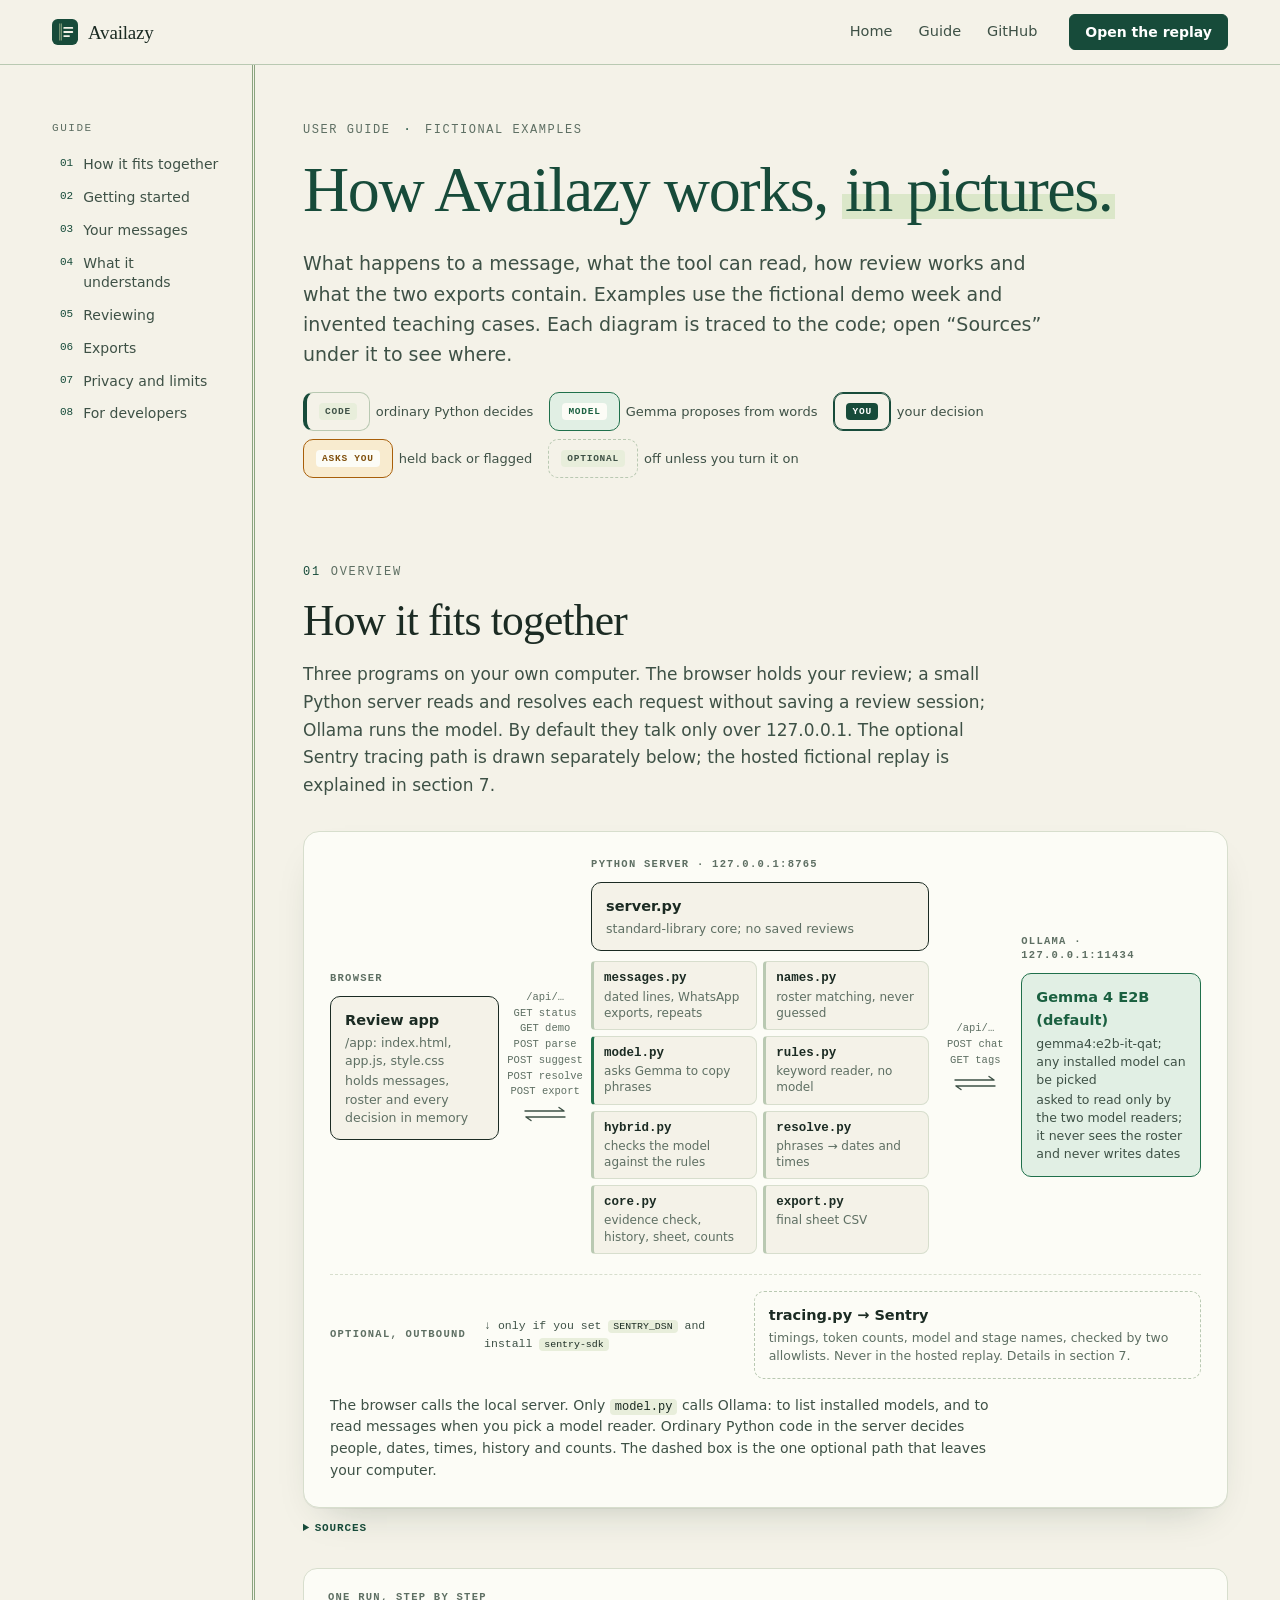
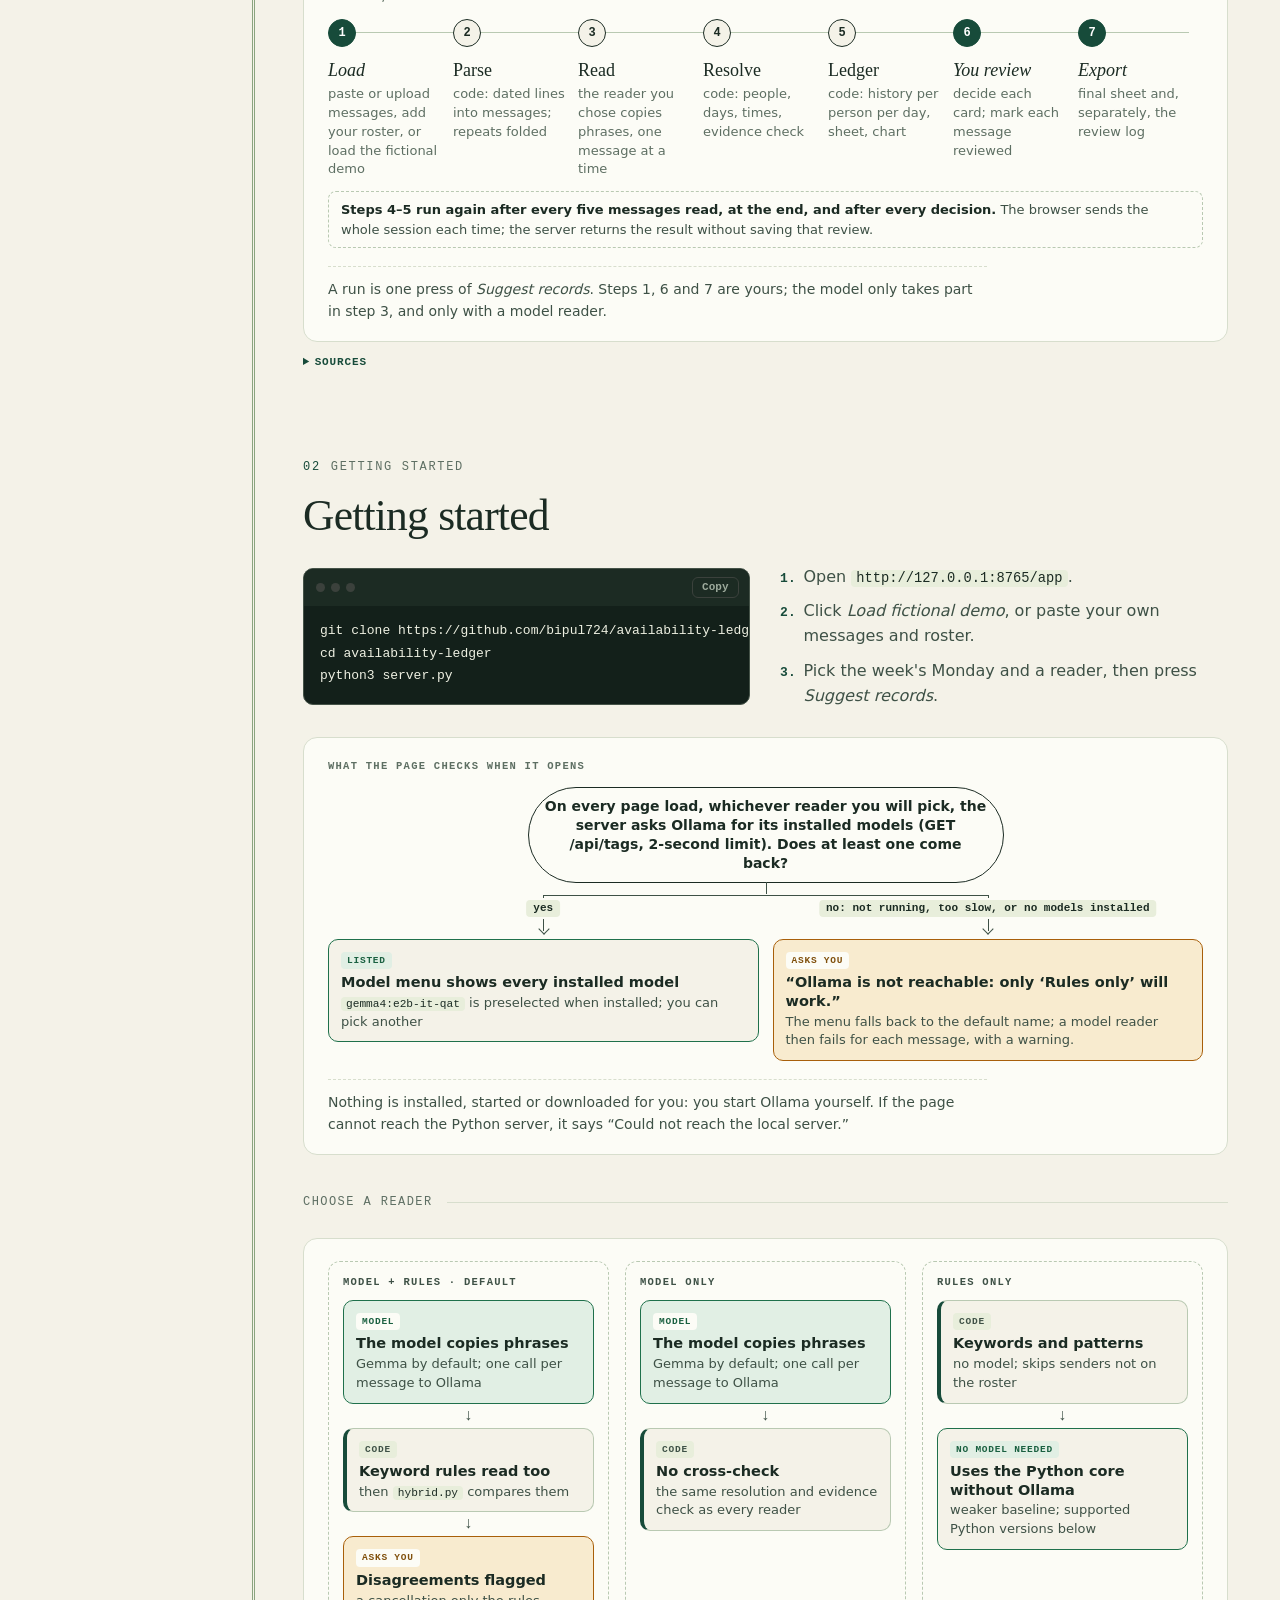
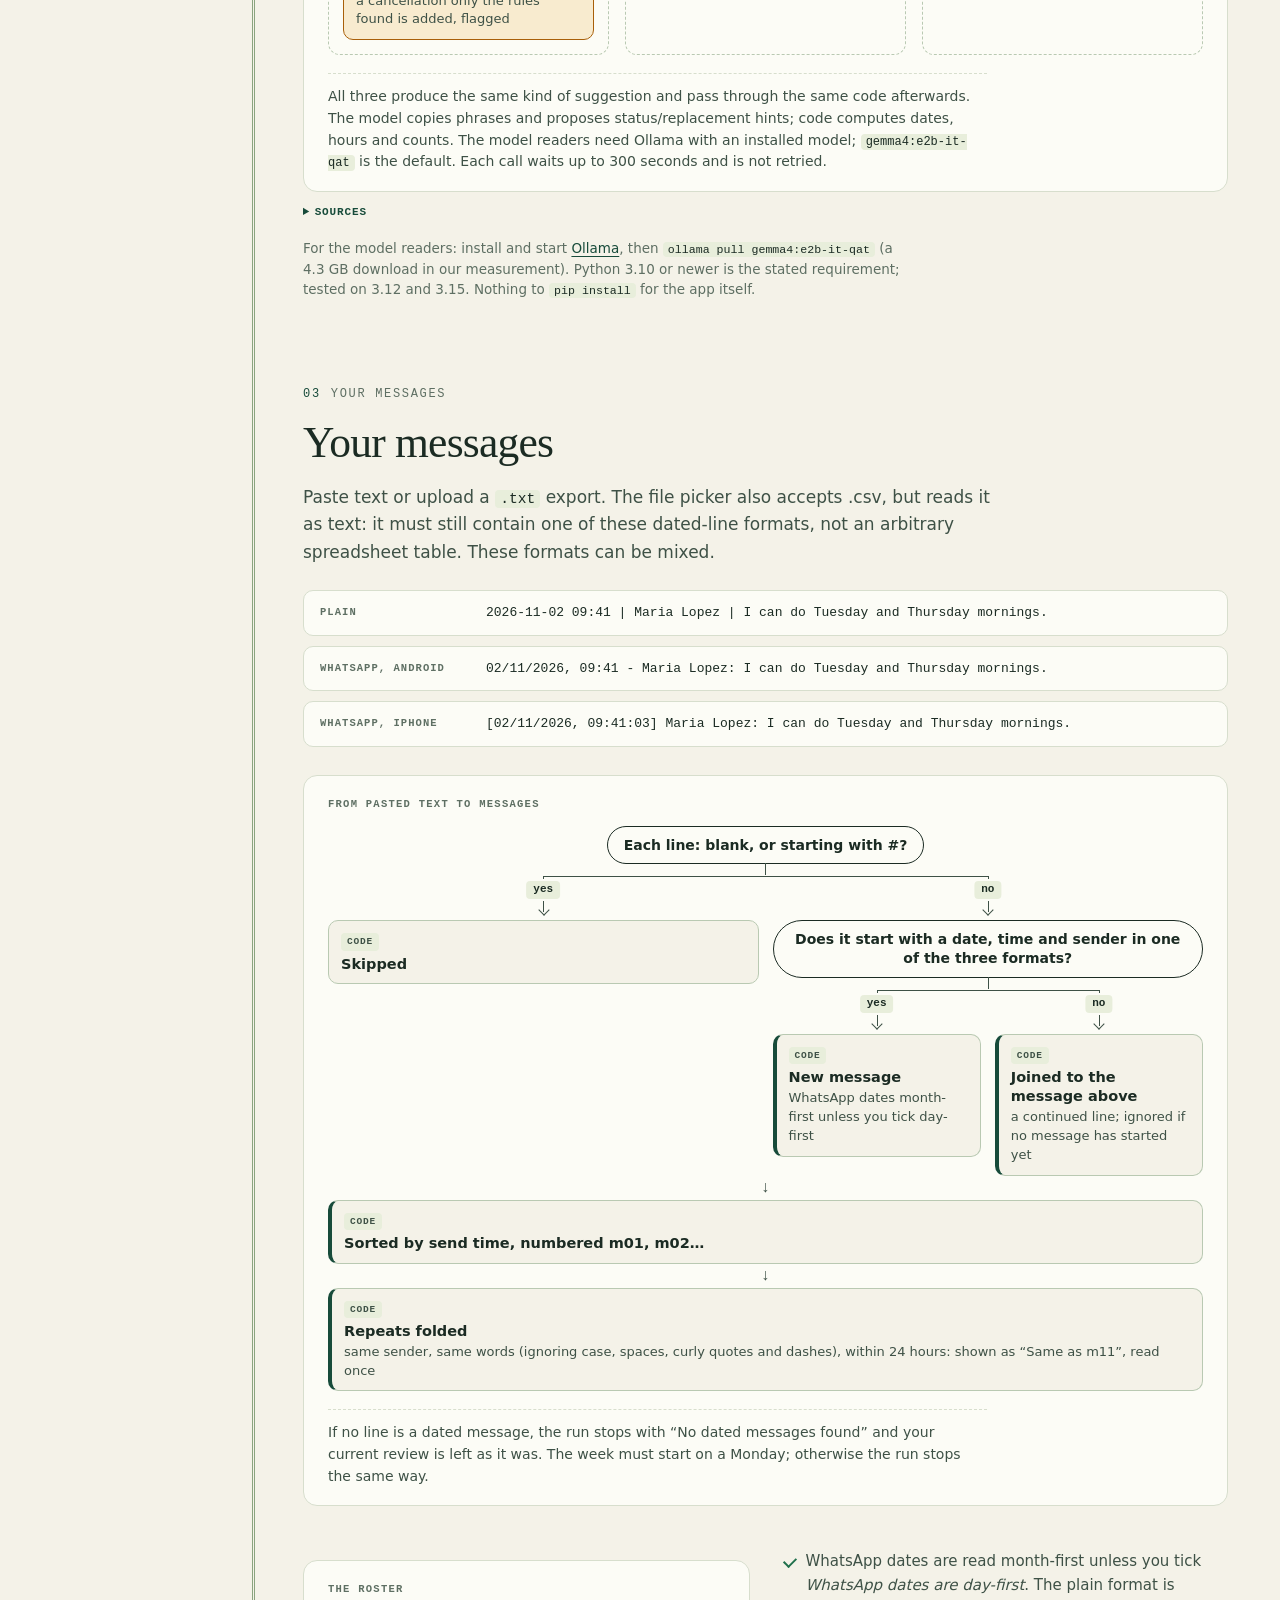
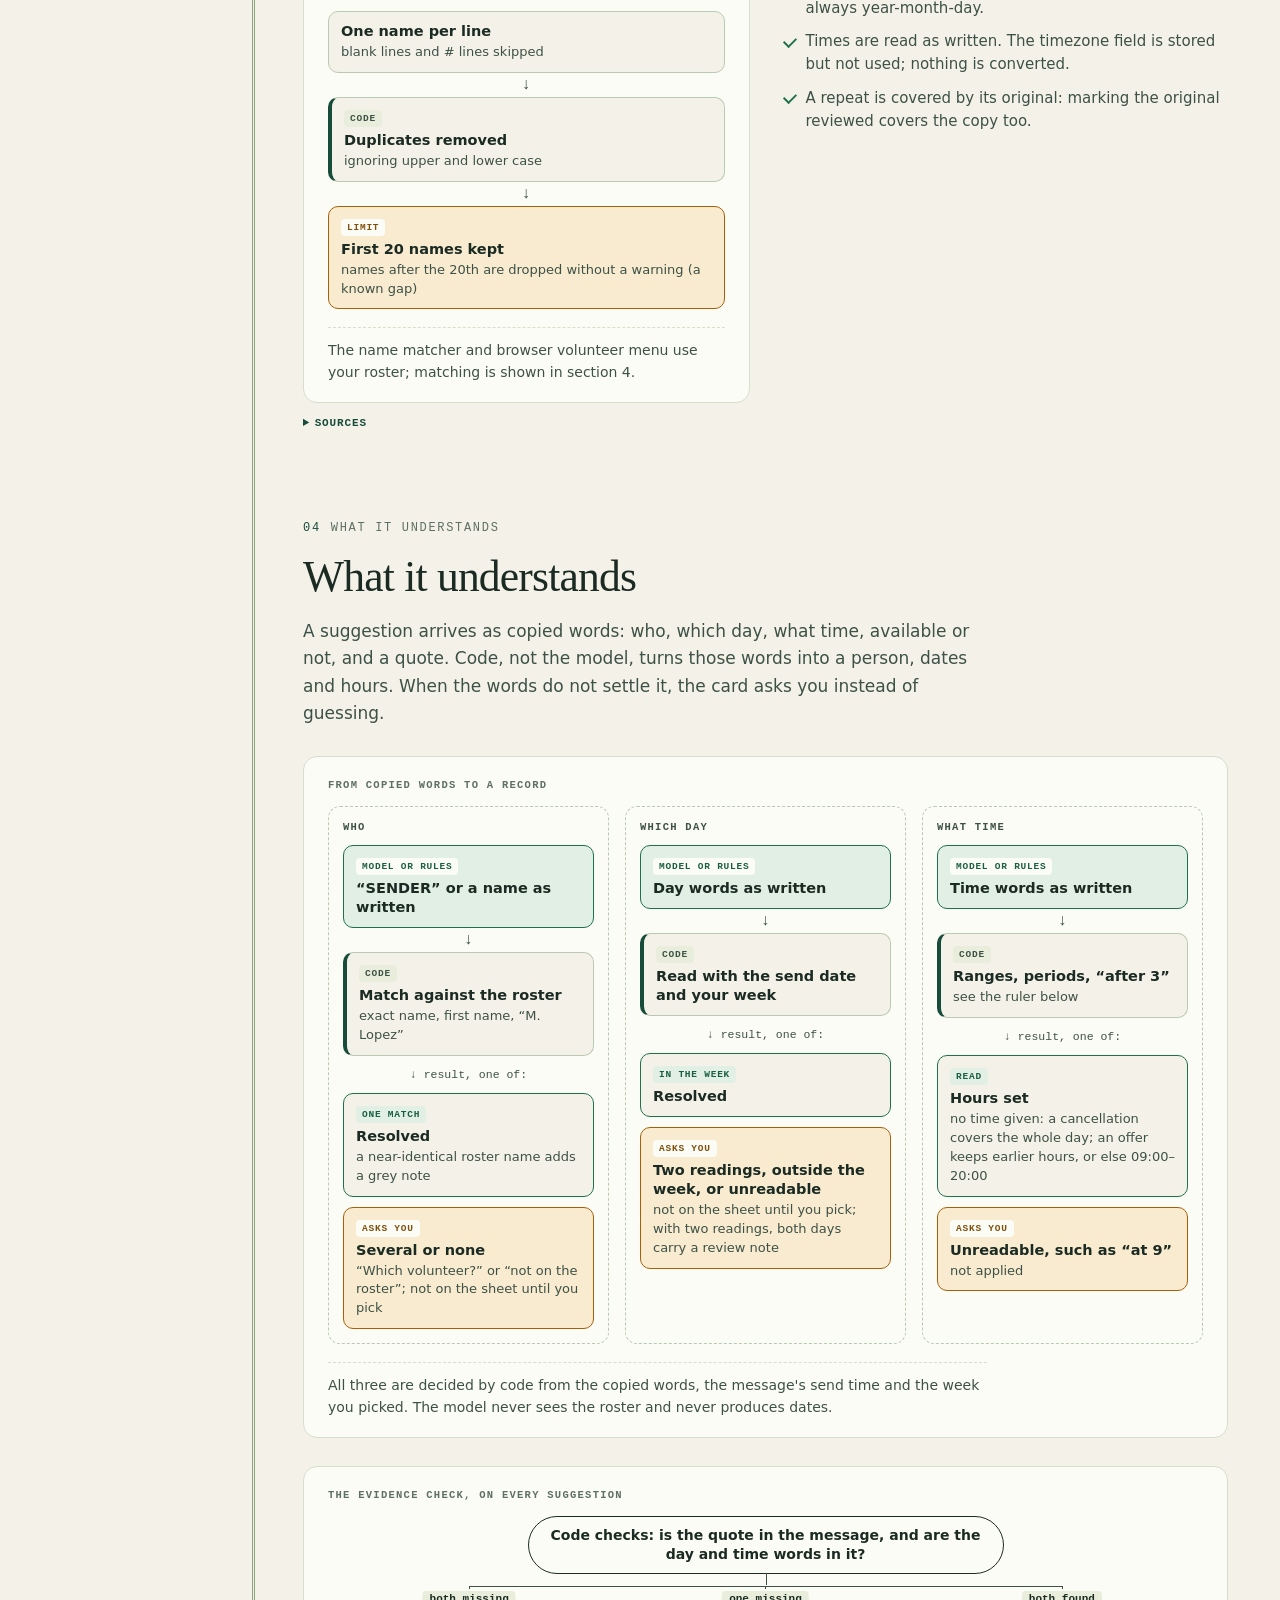
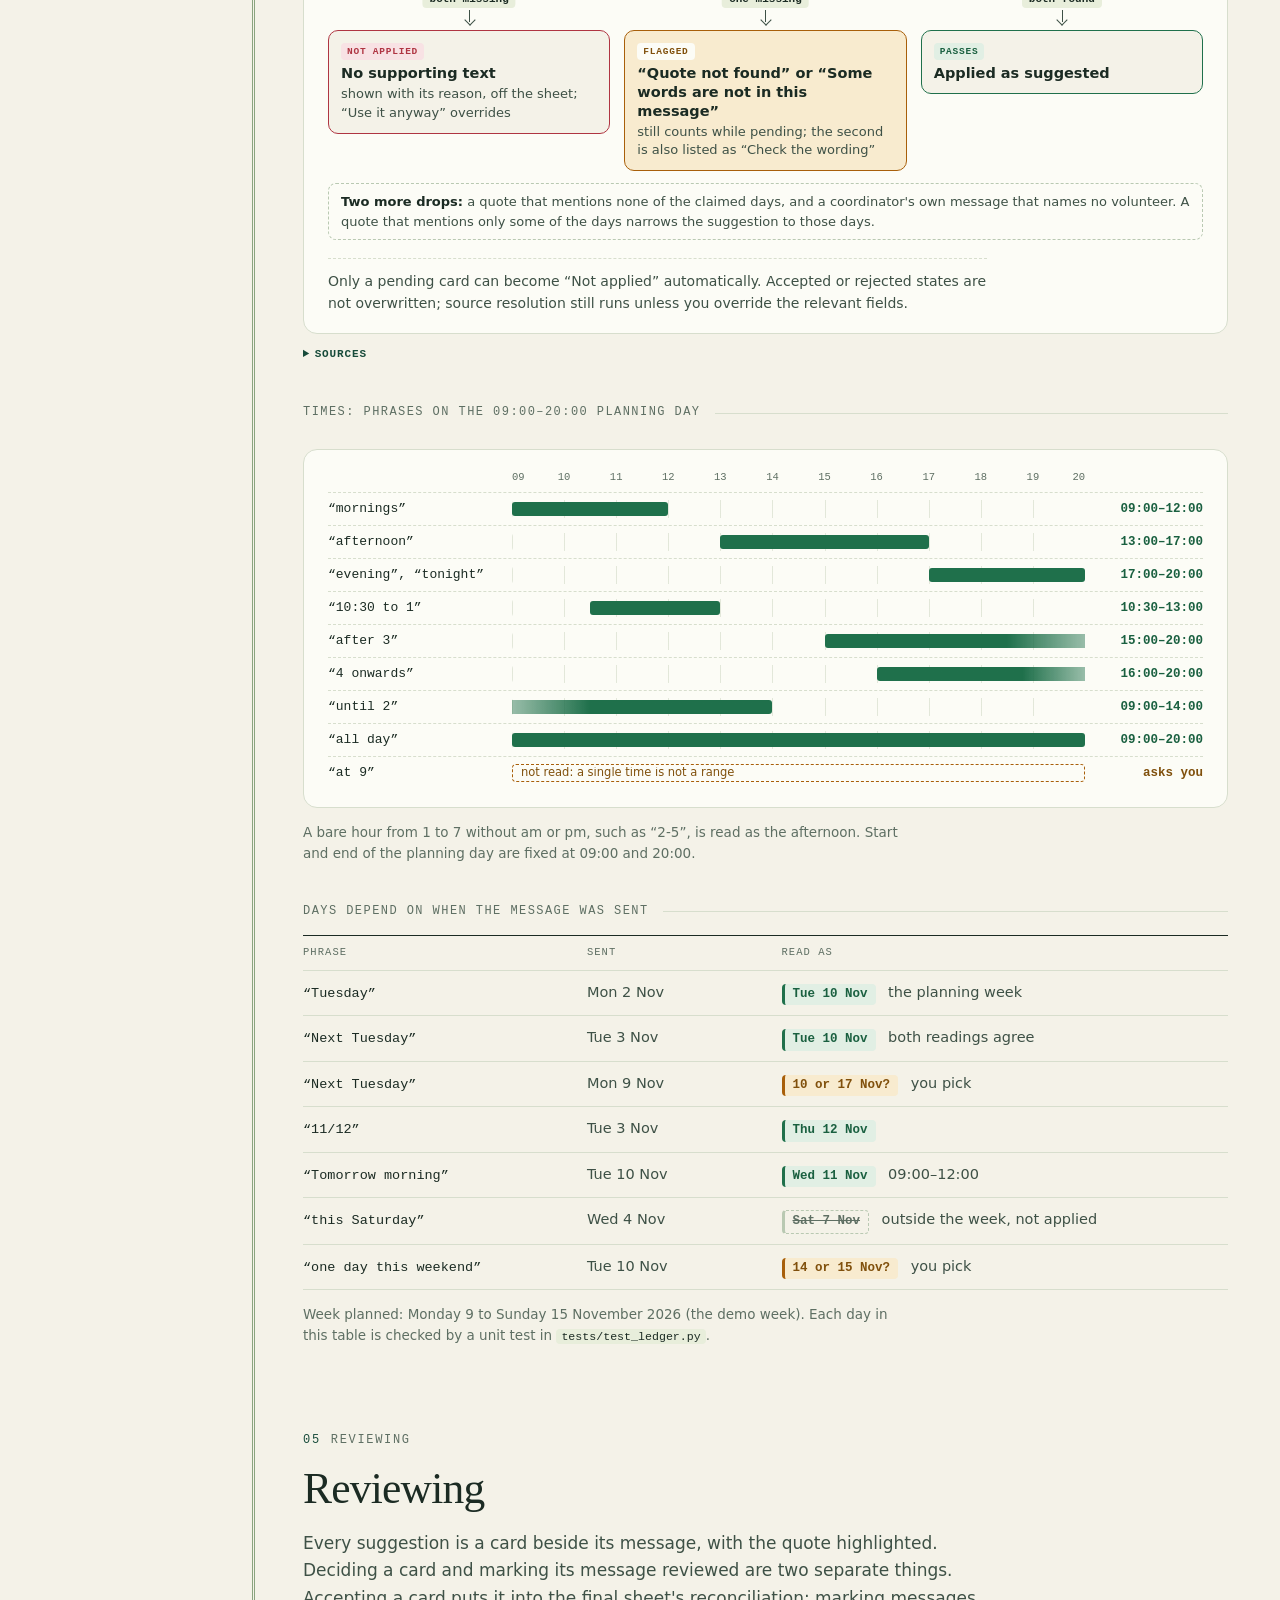
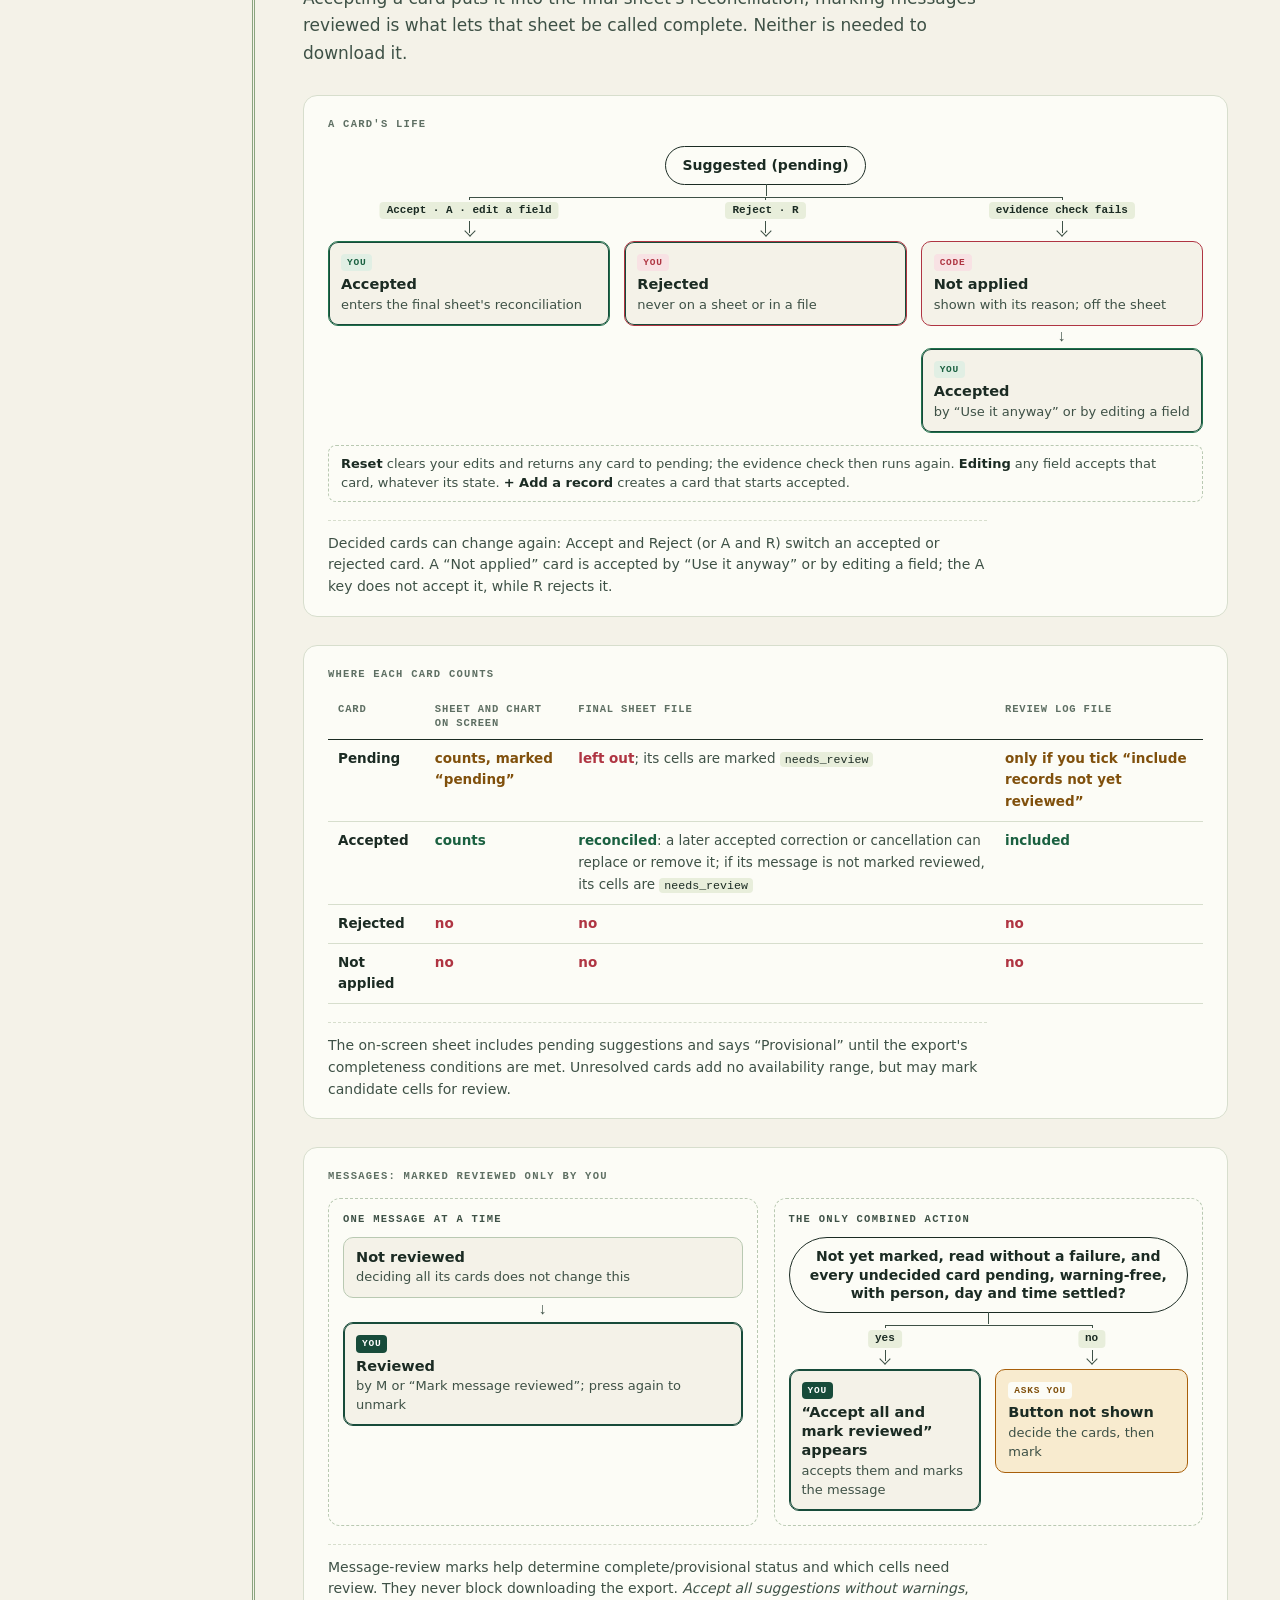
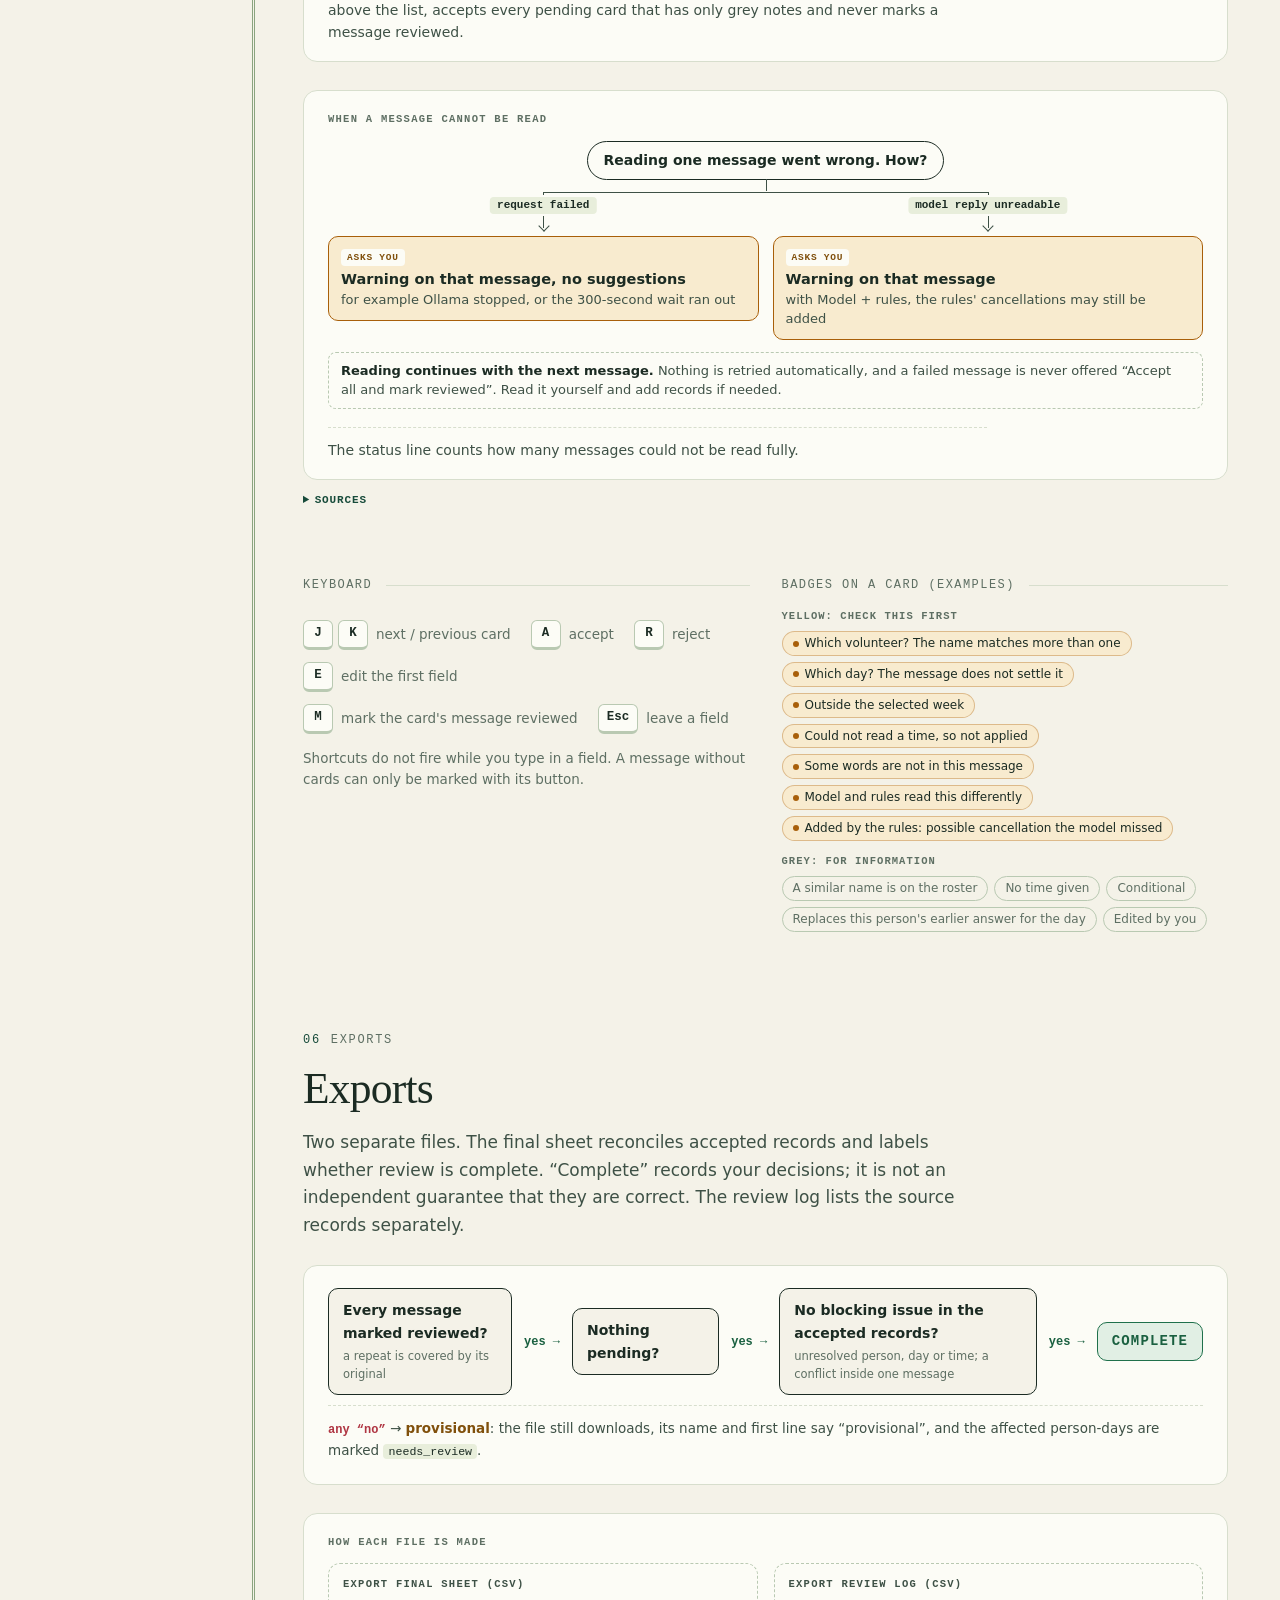
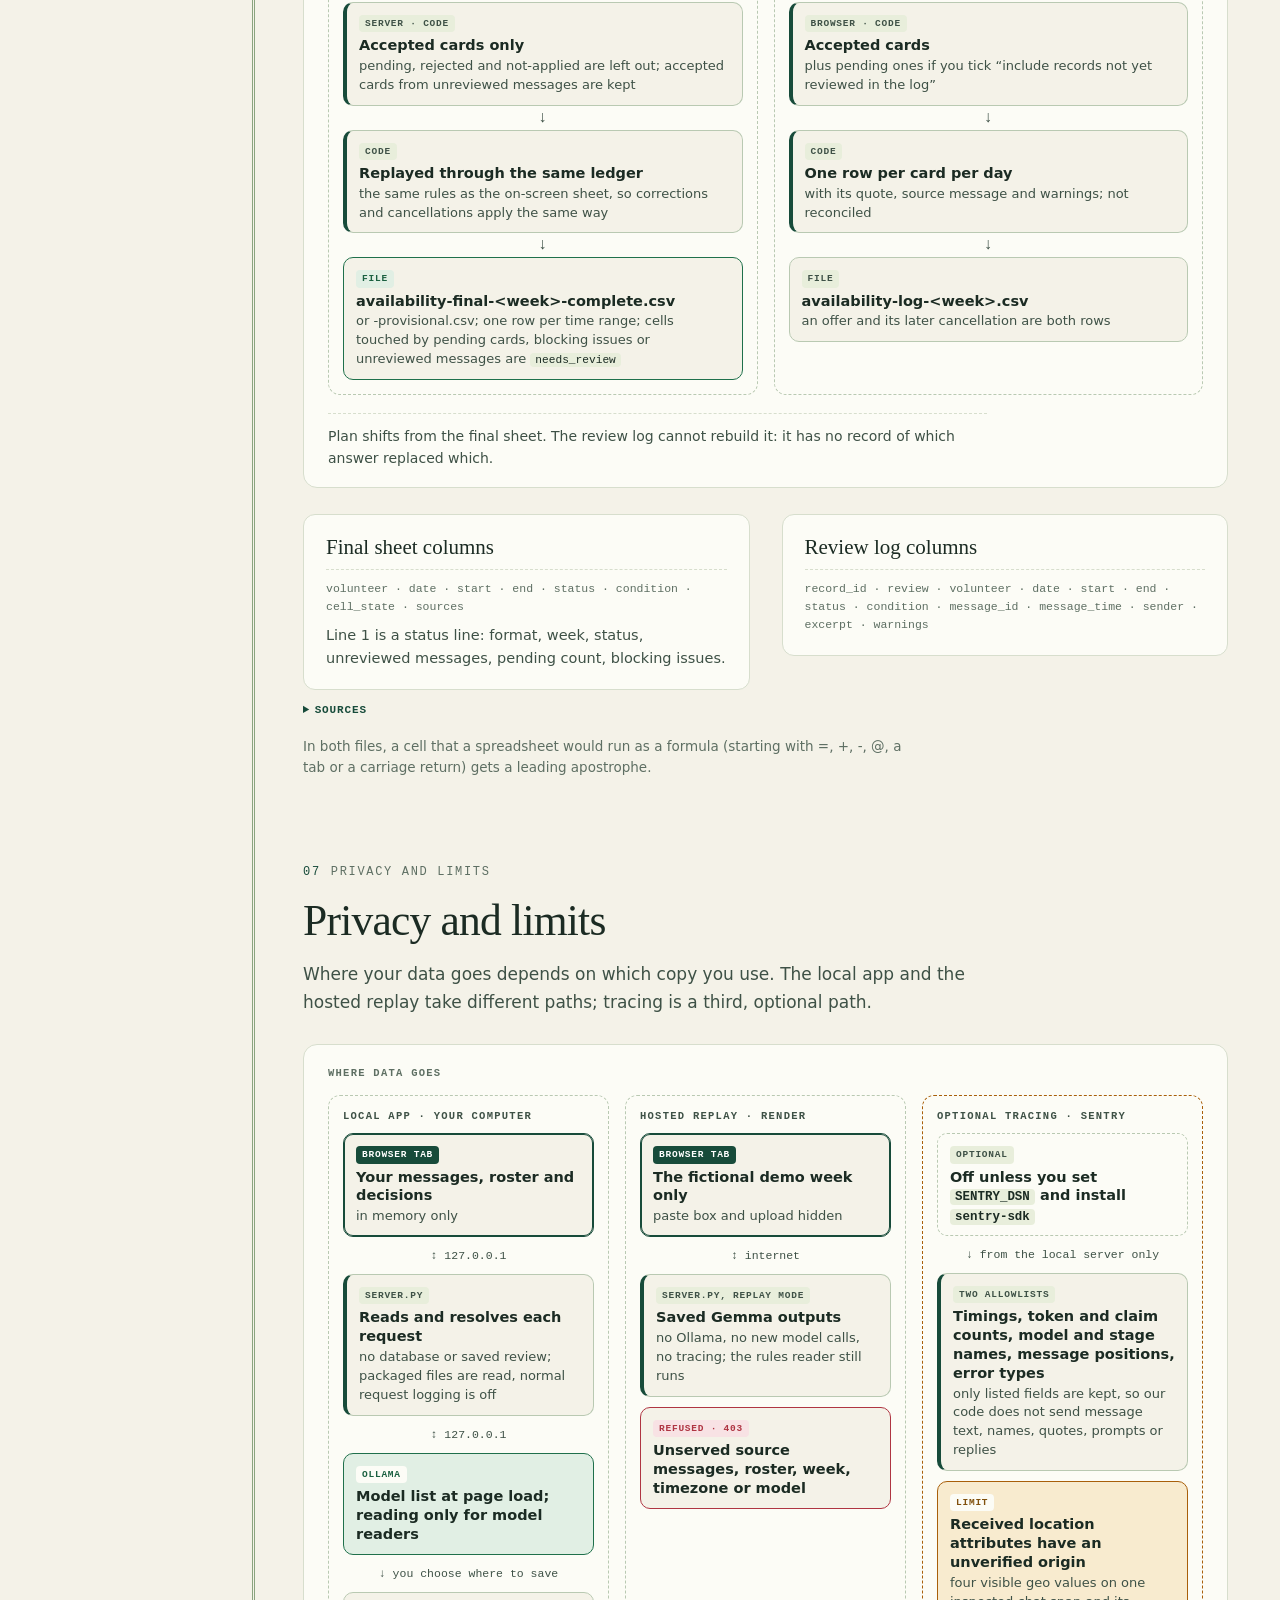
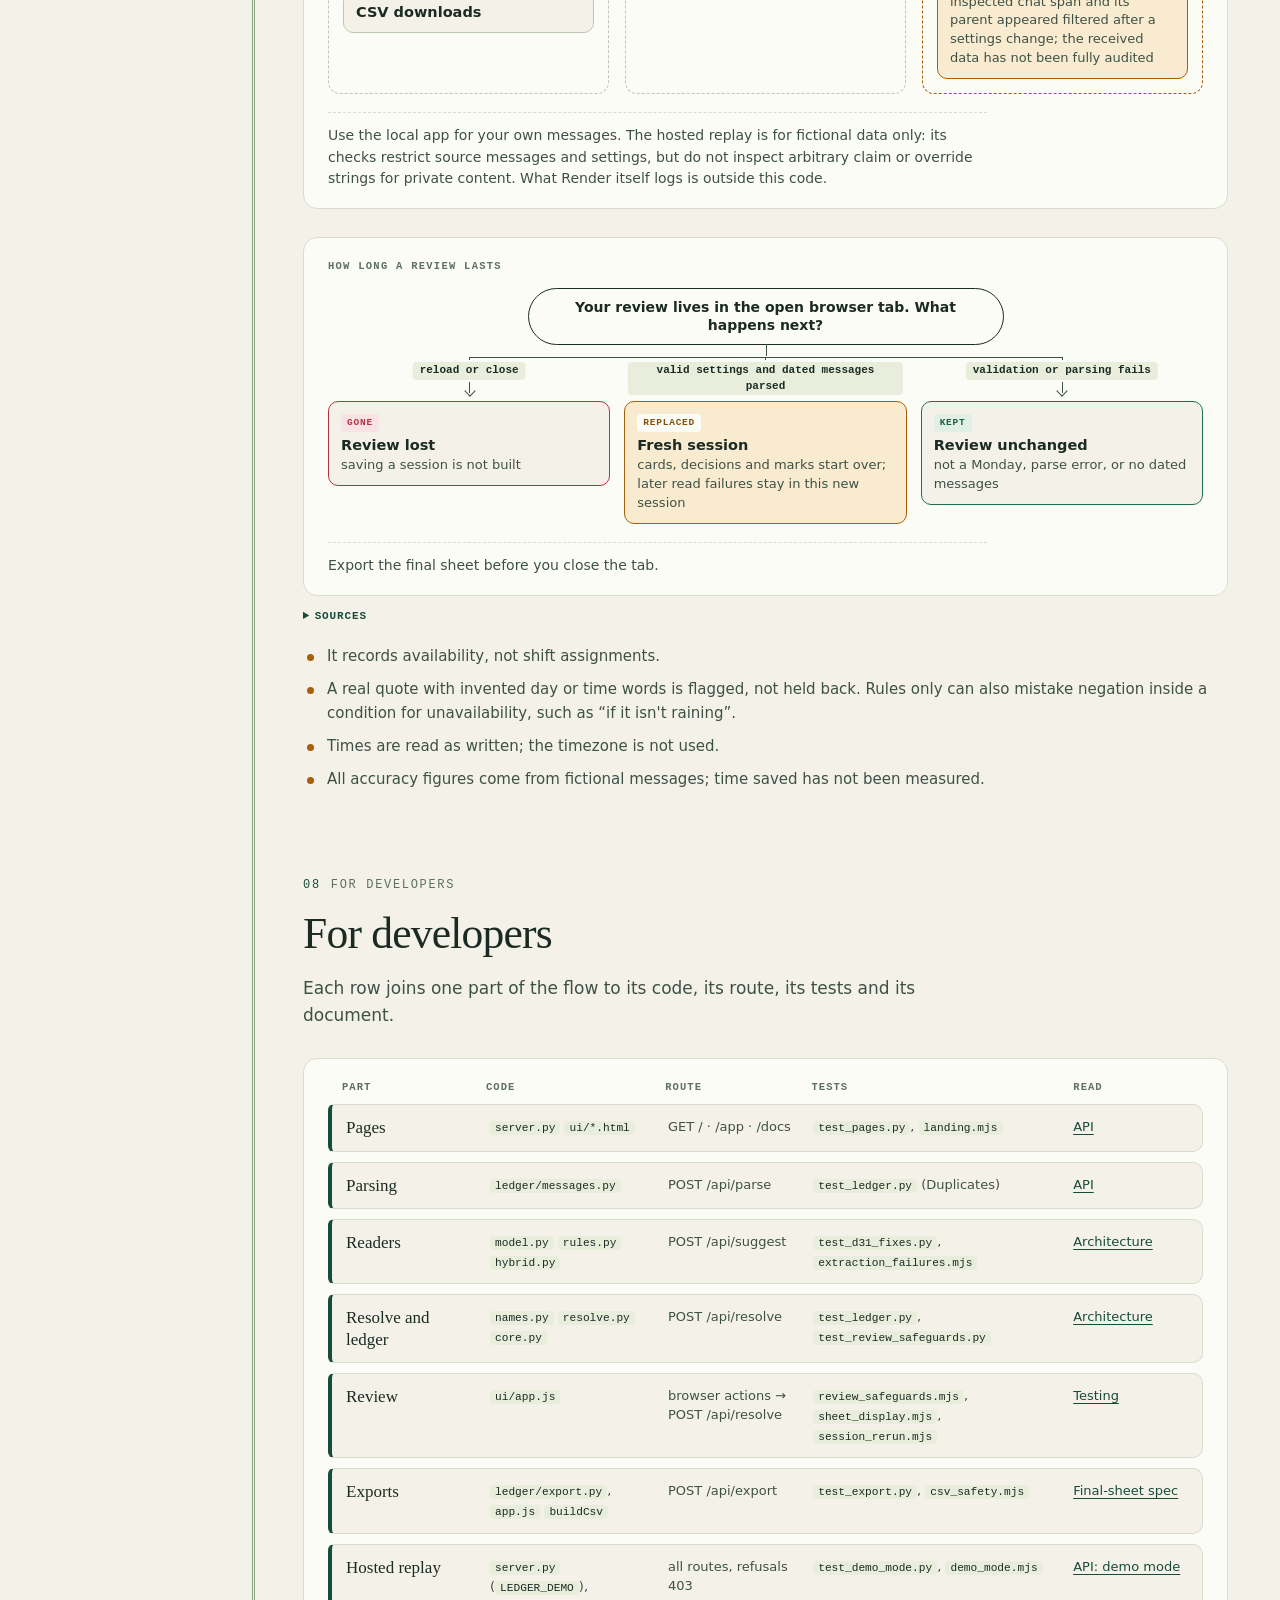
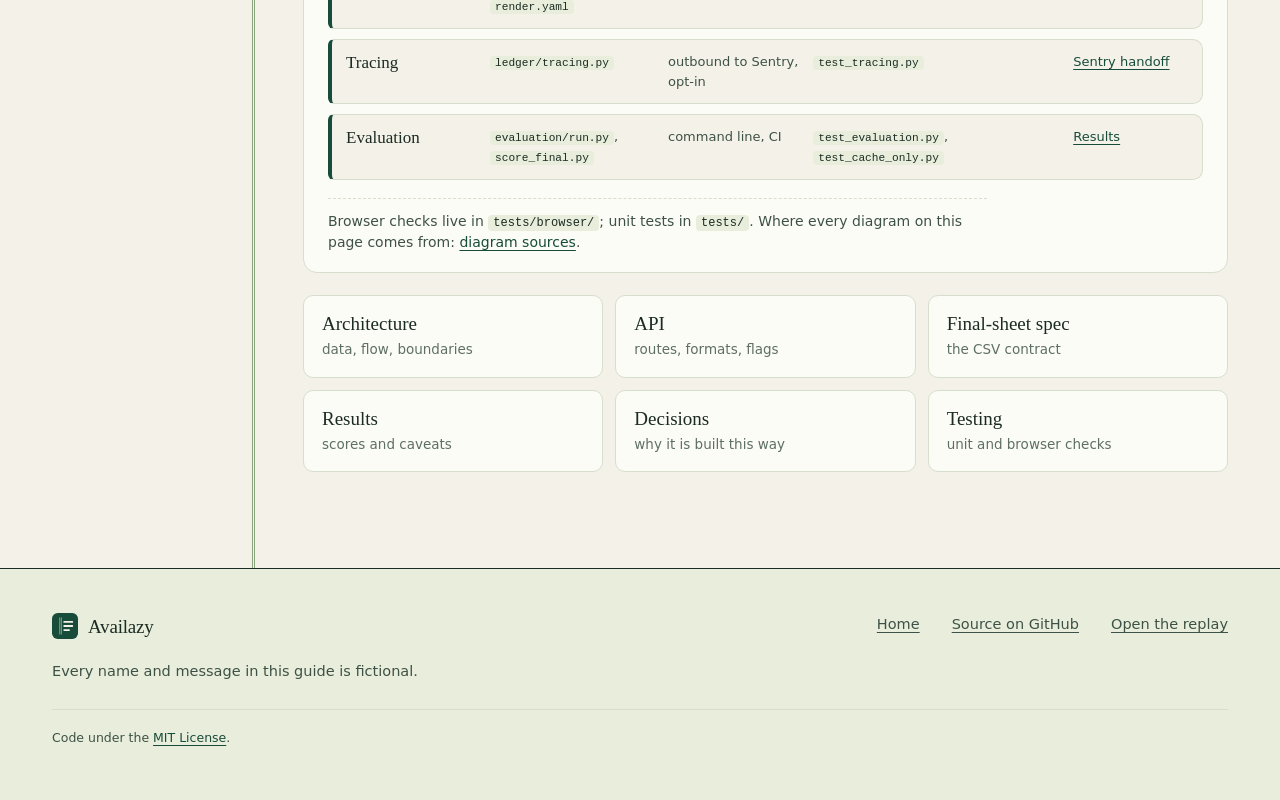
==== commit d3223428: "docs: refresh the /docs guide text and mark the agent prompts as historical" ====
--- a/ui/docs.html
+++ b/ui/docs.html
@@ -48,12 +48,12 @@
     <header class="doc-head">
       <p class="kicker"><span class="nw">User guide</span> <span class="sep">·</span> <span class="nw">fictional examples</span></p>
       <h1>How Availazy works, <span class="hl">in pictures.</span></h1>
-      <p class="lede">Everything a coordinator needs: what happens to a message, what the tool can read, how review works and what the two exports contain. Every example comes from the fictional demo week, and every diagram is checked against the code; open “Sources” under a diagram to see where.</p>
+      <p class="lede">What happens to a message, what the tool can read, how review works and what the two exports contain. Examples use the fictional demo week and invented teaching cases. Each diagram is traced to the code; open “Sources” under it to see where.</p>
     </header>
 
     <ul class="legend" aria-label="How to read the diagrams">
       <li><span class="n n-code legend-n"><span class="t">code</span></span>ordinary Python decides</li>
-      <li><span class="n n-model legend-n"><span class="t">model</span></span>Gemma only copies words</li>
+      <li><span class="n n-model legend-n"><span class="t">model</span></span>Gemma proposes from words</li>
       <li><span class="n n-you legend-n"><span class="t">you</span></span>your decision</li>
       <li><span class="n n-ask legend-n"><span class="t">asks you</span></span>held back or flagged</li>
       <li><span class="n n-out legend-n"><span class="t">optional</span></span>off unless you turn it on</li>
@@ -63,7 +63,7 @@
     <section id="overview" aria-labelledby="t-overview">
       <p class="label"><span class="num-inline">01</span>Overview</p>
       <h2 id="t-overview">How it fits together</h2>
-      <p class="prose">Three programs on your own computer. The browser holds your review; a small Python server does the reading and the bookkeeping and keeps nothing between requests; Ollama runs the model. By default they talk only over 127.0.0.1. The one optional exception, Sentry tracing, is drawn separately below.</p>
+      <p class="prose">Three programs on your own computer. The browser holds your review; a small Python server reads and resolves each request without saving a review session; Ollama runs the model. By default they talk only over 127.0.0.1. The optional Sentry tracing path is drawn separately below; the hosted fictional replay is explained in section 7.</p>
 
       <figure class="arch" aria-labelledby="cap-arch">
         <div class="arch-col">
@@ -76,7 +76,7 @@
         </div>
         <div class="arch-col arch-server">
           <p class="arch-k">Python server · 127.0.0.1:8765</p>
-          <div class="box box-strong"><b>server.py</b><span>standard library only; stores nothing</span></div>
+          <div class="box box-strong"><b>server.py</b><span>standard-library core; no saved reviews</span></div>
           <div class="mods">
             <div class="mod"><b>messages.py</b><span>dated lines, WhatsApp exports, repeats</span></div>
             <div class="mod"><b>names.py</b><span>roster matching, never guessed</span></div>
@@ -116,7 +116,7 @@
           <li class="pipe-you"><span class="pipe-n">6</span><b>You review</b><span>decide each card; mark each message reviewed</span></li>
           <li class="pipe-you"><span class="pipe-n">7</span><b>Export</b><span>final sheet and, separately, the review log</span></li>
         </ol>
-        <p class="flow-note"><b>Steps 4–5 run again after every five messages read and after every decision.</b> The browser sends the whole session each time; the server answers and forgets it.</p>
+        <p class="flow-note"><b>Steps 4–5 run again after every five messages read, at the end, and after every decision.</b> The browser sends the whole session each time; the server returns the result without saving that review.</p>
         <figcaption id="cap-run">A run is one press of <em>Suggest records</em>. Steps 1, 6 and 7 are yours; the model only takes part in step 3, and only with a model reader.</figcaption>
       </figure>
       <details class="src"><summary>Sources</summary><p><code>ui/app.js</code> <code>run()</code>, <code>resolveNow()</code>, <code>onClick()</code>; <code>server.py</code> <code>parse</code>, <code>suggest</code>, <code>resolve</code>, <code>export</code>.</p></details>
@@ -174,11 +174,11 @@
             <p class="zone-k">Rules only</p>
             <ol class="dflow dflow-v">
               <li><div class="n n-code"><span class="t">code</span><b>Keywords and patterns</b><span>no model; skips senders not on the roster</span></div></li>
-              <li><div class="n n-ok"><span class="t">no model needed</span><b>Runs anywhere Python runs</b><span>weaker baseline</span></div></li>
-            </ol>
-          </div>
-        </div>
-        <figcaption id="cap-readers">All three produce the same kind of suggestion and pass through the same code afterwards. The model readers need Ollama with an installed model; <code>gemma4:e2b-it-qat</code> is the default. Each call waits up to 300 seconds and is not retried.</figcaption>
+              <li><div class="n n-ok"><span class="t">no model needed</span><b>Uses the Python core without Ollama</b><span>weaker baseline; supported Python versions below</span></div></li>
+            </ol>
+          </div>
+        </div>
+        <figcaption id="cap-readers">All three produce the same kind of suggestion and pass through the same code afterwards. The model copies phrases and proposes status/replacement hints; code computes dates, hours and counts. The model readers need Ollama with an installed model; <code>gemma4:e2b-it-qat</code> is the default. Each call waits up to 300 seconds and is not retried.</figcaption>
       </figure>
       <details class="src"><summary>Sources</summary><p><code>server.py</code> <code>_suggest</code>; <code>ledger/hybrid.py</code> <code>merge</code>; <code>ledger/rules.py</code> <code>extract</code>; <code>ledger/model.py</code> <code>extract</code> (timeout 300 s), <code>available_models</code> (2 s); <code>ui/app.js</code> <code>init</code>.</p></details>
       <p class="fine">For the model readers: install and start <a href="https://ollama.com" target="_blank" rel="noopener">Ollama</a>, then <code>ollama pull gemma4:e2b-it-qat</code> (a 4.3&nbsp;GB download in our measurement). Python 3.10 or newer is the stated requirement; tested on 3.12 and 3.15. Nothing to <code>pip install</code> for the app itself.</p>
@@ -188,7 +188,7 @@
     <section id="input" aria-labelledby="t-input">
       <p class="label"><span class="num-inline">03</span>Your messages</p>
       <h2 id="t-input">Your messages</h2>
-      <p class="prose">Paste text or upload a <code>.txt</code>. Any of these three line formats works, mixed if needed.</p>
+      <p class="prose">Paste text or upload a <code>.txt</code> export. The file picker also accepts .csv, but reads it as text: it must still contain one of these dated-line formats, not an arbitrary spreadsheet table. These formats can be mixed.</p>
       <div class="formats">
         <div class="fmt"><p class="fmt-k">Plain</p><code>2026-11-02 09:41 | Maria Lopez | I can do Tuesday and Thursday mornings.</code></div>
         <div class="fmt"><p class="fmt-k">WhatsApp, Android</p><code>02/11/2026, 09:41 - Maria Lopez: I can do Tuesday and Thursday mornings.</code></div>
@@ -227,7 +227,7 @@
             <li><div class="n n-code"><span class="t">code</span><b>Duplicates removed</b><span>ignoring upper and lower case</span></div></li>
             <li><div class="n n-ask"><span class="t">limit</span><b>First 20 names kept</b><span>names after the 20th are dropped without a warning (a known gap)</span></div></li>
           </ol>
-          <figcaption id="cap-roster">Only roster names can receive availability; matching is shown in section 4.</figcaption>
+          <figcaption id="cap-roster">The name matcher and browser volunteer menu use your roster; matching is shown in section 4.</figcaption>
         </figure>
         <ul class="ticks">
           <li>WhatsApp dates are read month-first unless you tick <em>WhatsApp dates are day-first</em>. The plain format is always year-month-day.</li>
@@ -292,7 +292,7 @@
         </div>
         </div>
         <p class="flow-note"><b>Two more drops:</b> a quote that mentions none of the claimed days, and a coordinator's own message that names no volunteer. A quote that mentions only some of the days narrows the suggestion to those days.</p>
-        <figcaption id="cap-evidence">The check runs on suggestions still pending. Your decisions are never overwritten by it.</figcaption>
+        <figcaption id="cap-evidence">Only a pending card can become “Not applied” automatically. Accepted or rejected states are not overwritten; source resolution still runs unless you override the relevant fields.</figcaption>
       </figure>
       <details class="src"><summary>Sources</summary><p><code>ledger/names.py</code> <code>match_person</code>; <code>ledger/resolve.py</code> <code>resolve_day</code>, <code>resolve_time</code>; <code>ledger/core.py</code> <code>resolve_claim</code> (evidence gate), <code>_span</code>, <code>build_ledger</code>; tests: <code>tests/test_ledger.py</code>, <code>tests/test_review_safeguards.py</code>, <code>tests/test_d31_fixes.py</code>.</p></details>
 
@@ -361,7 +361,7 @@
             <tr><th scope="row">Not applied</th><td data-label="Sheet and chart on screen"><span class="x">no</span></td><td data-label="Final sheet file"><span class="x">no</span></td><td data-label="Review log file"><span class="x">no</span></td></tr>
           </tbody>
         </table>
-        <figcaption id="cap-count">So the on-screen sheet is provisional: it already includes suggestions you have not decided. Cards whose person, day or time is unresolved are not on any sheet until you settle them.</figcaption>
+        <figcaption id="cap-count">The on-screen sheet includes pending suggestions and says “Provisional” until the export's completeness conditions are met. Unresolved cards add no availability range, but may mark candidate cells for review.</figcaption>
       </figure>
 
       <figure class="fig" aria-labelledby="cap-mark">
@@ -443,7 +443,7 @@
     <section id="export" aria-labelledby="t-export">
       <p class="label"><span class="num-inline">06</span>Exports</p>
       <h2 id="t-export">Exports</h2>
-      <p class="prose">Two separate files. The final sheet is the reconciled answer and says plainly whether you can rely on it. The review log is the audit trail.</p>
+      <p class="prose">Two separate files. The final sheet reconciles accepted records and labels whether review is complete. “Complete” records your decisions; it is not an independent guarantee that they are correct. The review log lists the source records separately.</p>
 
       <figure class="gates" aria-labelledby="cap-gates">
         <div class="gate">Every message marked reviewed?<small>a repeat is covered by its original</small></div>
@@ -454,7 +454,7 @@
         <span class="g-yes">yes</span>
         <div class="gate gate-ok">complete</div>
         <div class="gate-no"><span>any “no”</span> → <b>provisional</b>: the file still downloads, its name and first line say “provisional”, and the affected person-days are marked <code>needs_review</code>.</div>
-        <figcaption id="cap-gates" class="sr">Final sheet status. Complete only when every message is marked reviewed, nothing is pending and no blocking issue is open. Otherwise provisional, and the file still downloads.</figcaption>
+        <figcaption id="cap-gates" class="sr">Final sheet status. Complete only when every non-duplicate message is marked reviewed, nothing is pending and no blocking issue is open in the accepted records. Otherwise provisional, and the file still downloads.</figcaption>
       </figure>
 
       <figure class="fig" aria-labelledby="cap-files">
@@ -508,7 +508,7 @@
             <p class="zone-k">Local app · your computer</p>
             <div class="n n-you"><span class="t">browser tab</span><b>Your messages, roster and decisions</b><span>in memory only</span></div>
             <p class="wire">127.0.0.1</p>
-            <div class="n n-code"><span class="t">server.py</span><b>Reads, resolves, forgets</b><span>no database, no files, no request log</span></div>
+            <div class="n n-code"><span class="t">server.py</span><b>Reads and resolves each request</b><span>no database or saved review; packaged files are read, normal request logging is off</span></div>
             <p class="wire">127.0.0.1</p>
             <div class="n n-model"><span class="t">Ollama</span><b>Model list at page load; reading only for model readers</b></div>
             <p class="wire wire-down">you choose where to save</p>
@@ -519,17 +519,17 @@
             <div class="n n-you"><span class="t">browser tab</span><b>The fictional demo week only</b><span>paste box and upload hidden</span></div>
             <p class="wire">internet</p>
             <div class="n n-code"><span class="t">server.py, replay mode</span><b>Saved Gemma outputs</b><span>no Ollama, no new model calls, no tracing; the rules reader still runs</span></div>
-            <div class="n n-no"><span class="t">refused · 403</span><b>Any message, roster, week or model it did not serve</b></div>
+            <div class="n n-no"><span class="t">refused · 403</span><b>Unserved source messages, roster, week, timezone or model</b></div>
           </div>
           <div class="zone zone-out">
             <p class="zone-k">Optional tracing · Sentry</p>
             <div class="n n-out"><span class="t">optional</span><b>Off unless you set <code>SENTRY_DSN</code> and install <code>sentry-sdk</code></b></div>
             <p class="wire wire-down">from the local server only</p>
             <div class="n n-code"><span class="t">two allowlists</span><b>Timings, token and claim counts, model and stage names, message positions, error types</b><span>only listed fields are kept, so our code does not send message text, names, quotes, prompts or replies</span></div>
-            <div class="n n-ask"><span class="t">limit</span><b>Sentry can add its own data after receipt</b><span>location values were seen, then filtered after a settings change; the received data has not been fully audited</span></div>
-          </div>
-        </div>
-        <figcaption id="cap-where">Use the local app for real messages. The hosted replay exists so anyone can try the review on fictional data; what Render itself logs is outside this code.</figcaption>
+            <div class="n n-ask"><span class="t">limit</span><b>Received location attributes have an unverified origin</b><span>four visible geo values on one inspected chat span and its parent appeared filtered after a settings change; the received data has not been fully audited</span></div>
+          </div>
+        </div>
+        <figcaption id="cap-where">Use the local app for your own messages. The hosted replay is for fictional data only: its checks restrict source messages and settings, but do not inspect arbitrary claim or override strings for private content. What Render itself logs is outside this code.</figcaption>
       </figure>
 
       <figure class="fig" aria-labelledby="cap-life">
@@ -538,8 +538,8 @@
           <p class="q">Your review lives in the open browser tab. What happens next?</p>
           <div class="brs" style="--n:3">
             <div class="br"><span class="lbl">reload or close</span><div class="n n-no"><span class="t">gone</span><b>Review lost</b><span>saving a session is not built</span></div></div>
-            <div class="br"><span class="lbl">new run that parses</span><div class="n n-ask"><span class="t">replaced</span><b>Fresh session</b><span>cards, decisions and marks start over</span></div></div>
-            <div class="br"><span class="lbl">new run that fails</span><div class="n n-ok"><span class="t">kept</span><b>Review unchanged</b><span>not a Monday, or no dated messages</span></div></div>
+            <div class="br"><span class="lbl">valid settings and dated messages parsed</span><div class="n n-ask"><span class="t">replaced</span><b>Fresh session</b><span>cards, decisions and marks start over; later read failures stay in this new session</span></div></div>
+            <div class="br"><span class="lbl">validation or parsing fails</span><div class="n n-ok"><span class="t">kept</span><b>Review unchanged</b><span>not a Monday, parse error, or no dated messages</span></div></div>
           </div>
         </div>
         <figcaption id="cap-life">Export the final sheet before you close the tab.</figcaption>
@@ -548,7 +548,7 @@
 
       <ul class="ticks ticks-warn">
         <li>It records availability, not shift assignments.</li>
-        <li>A real quote with invented day or time words is flagged, not held back.</li>
+        <li>A real quote with invented day or time words is flagged, not held back. Rules only can also mistake negation inside a condition for unavailability, such as “if it isn't raining”.</li>
         <li>Times are read as written; the timezone is not used.</li>
         <li>All accuracy figures come from fictional messages; time saved has not been measured.</li>
       </ul>
@@ -567,7 +567,7 @@
           <li><span class="dm-area">Parsing</span><span><span class="dm-l">Code</span><code>ledger/messages.py</code></span><span><span class="dm-l">Route</span>POST /api/parse</span><span><span class="dm-l">Tests</span><code>test_ledger.py</code> (Duplicates)</span><span><span class="dm-l">Read</span><a target="_blank" rel="noopener" href="https://github.com/bipul724/availability-ledger/blob/main/docs/API.md">API</a></span></li>
           <li><span class="dm-area">Readers</span><span><span class="dm-l">Code</span><code>model.py</code> <code>rules.py</code> <code>hybrid.py</code></span><span><span class="dm-l">Route</span>POST /api/suggest</span><span><span class="dm-l">Tests</span><code>test_d31_fixes.py</code>, <code>extraction_failures.mjs</code></span><span><span class="dm-l">Read</span><a target="_blank" rel="noopener" href="https://github.com/bipul724/availability-ledger/blob/main/docs/ARCHITECTURE.md">Architecture</a></span></li>
           <li><span class="dm-area">Resolve and ledger</span><span><span class="dm-l">Code</span><code>names.py</code> <code>resolve.py</code> <code>core.py</code></span><span><span class="dm-l">Route</span>POST /api/resolve</span><span><span class="dm-l">Tests</span><code>test_ledger.py</code>, <code>test_review_safeguards.py</code></span><span><span class="dm-l">Read</span><a target="_blank" rel="noopener" href="https://github.com/bipul724/availability-ledger/blob/main/docs/ARCHITECTURE.md">Architecture</a></span></li>
-          <li><span class="dm-area">Review</span><span><span class="dm-l">Code</span><code>ui/app.js</code></span><span><span class="dm-l">Route</span>browser only</span><span><span class="dm-l">Tests</span><code>review_safeguards.mjs</code>, <code>sheet_display.mjs</code>, <code>session_rerun.mjs</code></span><span><span class="dm-l">Read</span><a target="_blank" rel="noopener" href="https://github.com/bipul724/availability-ledger/blob/main/TESTING.md">Testing</a></span></li>
+          <li><span class="dm-area">Review</span><span><span class="dm-l">Code</span><code>ui/app.js</code></span><span><span class="dm-l">Route</span>browser actions → POST /api/resolve</span><span><span class="dm-l">Tests</span><code>review_safeguards.mjs</code>, <code>sheet_display.mjs</code>, <code>session_rerun.mjs</code></span><span><span class="dm-l">Read</span><a target="_blank" rel="noopener" href="https://github.com/bipul724/availability-ledger/blob/main/TESTING.md">Testing</a></span></li>
           <li><span class="dm-area">Exports</span><span><span class="dm-l">Code</span><code>ledger/export.py</code>, <code>app.js</code> <code>buildCsv</code></span><span><span class="dm-l">Route</span>POST /api/export</span><span><span class="dm-l">Tests</span><code>test_export.py</code>, <code>csv_safety.mjs</code></span><span><span class="dm-l">Read</span><a target="_blank" rel="noopener" href="https://github.com/bipul724/availability-ledger/blob/main/docs/specs/final-export.md">Final-sheet spec</a></span></li>
           <li><span class="dm-area">Hosted replay</span><span><span class="dm-l">Code</span><code>server.py</code> (<code>LEDGER_DEMO</code>), <code>render.yaml</code></span><span><span class="dm-l">Route</span>all routes, refusals 403</span><span><span class="dm-l">Tests</span><code>test_demo_mode.py</code>, <code>demo_mode.mjs</code></span><span><span class="dm-l">Read</span><a target="_blank" rel="noopener" href="https://github.com/bipul724/availability-ledger/blob/main/docs/API.md">API: demo mode</a></span></li>
           <li><span class="dm-area">Tracing</span><span><span class="dm-l">Code</span><code>ledger/tracing.py</code></span><span><span class="dm-l">Route</span>outbound to Sentry, opt-in</span><span><span class="dm-l">Tests</span><code>test_tracing.py</code></span><span><span class="dm-l">Read</span><a target="_blank" rel="noopener" href="https://github.com/bipul724/availability-ledger/blob/main/docs/SENTRY_HANDOFF.md">Sentry handoff</a></span></li>
--- a/ui/home.css
+++ b/ui/home.css
@@ -193,7 +193,7 @@
 
 /* ------------------------------------------------------------ 02 how it works */
 .hands { list-style: none; padding: 0; margin-top: 44px; display: grid; grid-template-columns: repeat(3, minmax(0, 1fr)); border-top: 1px solid var(--ink); }
-.hand { padding: 22px 28px 0; border-left: 1px solid var(--rule); display: grid; grid-row: span 3; grid-template-rows: subgrid; align-content: start; }
+.hand { min-width: 0; padding: 22px 28px 0; border-left: 1px solid var(--rule); display: grid; grid-template-columns: minmax(0, 1fr); grid-row: span 3; grid-template-rows: subgrid; align-content: start; }  /* minmax: the JSON exhibit must not widen the card past a 320px screen (UI-18) */
 .hand:first-child { padding-left: 0; border-left: 0; }
 .hand:last-child { padding-right: 0; }
 .hand > p:not(.hand-k) { font-size: 15.5px; line-height: 1.6; color: var(--ink-2); }
@@ -398,6 +398,7 @@
 }
 @media (max-width: 720px) {
   body { font-size: 16px; }
+  .exhibit .code { white-space: pre-wrap; overflow-wrap: anywhere; }  /* the JSON wraps instead of hiding behind a scroll (UI-18) */
   .wrap { padding: 0 16px; }
   .top-in { gap: 12px; height: 58px; }
   .brand { font-size: 17px; }
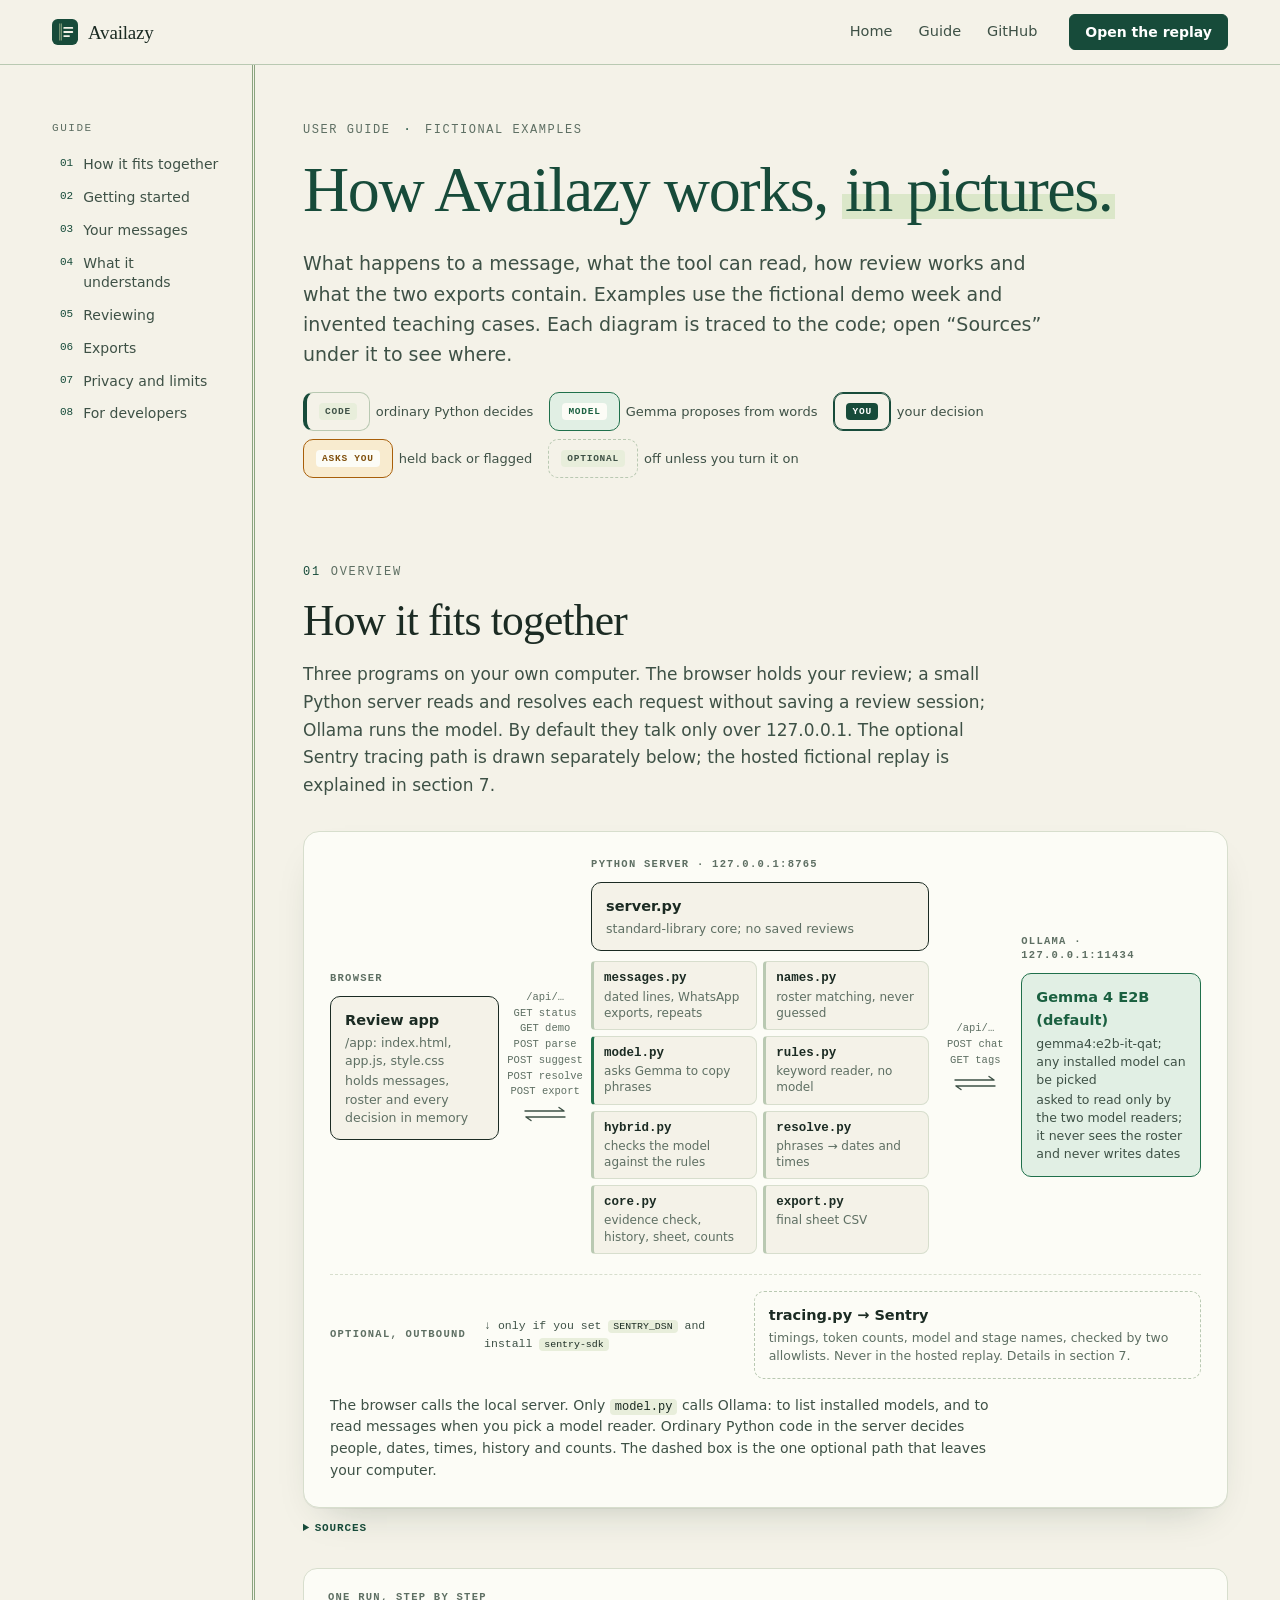
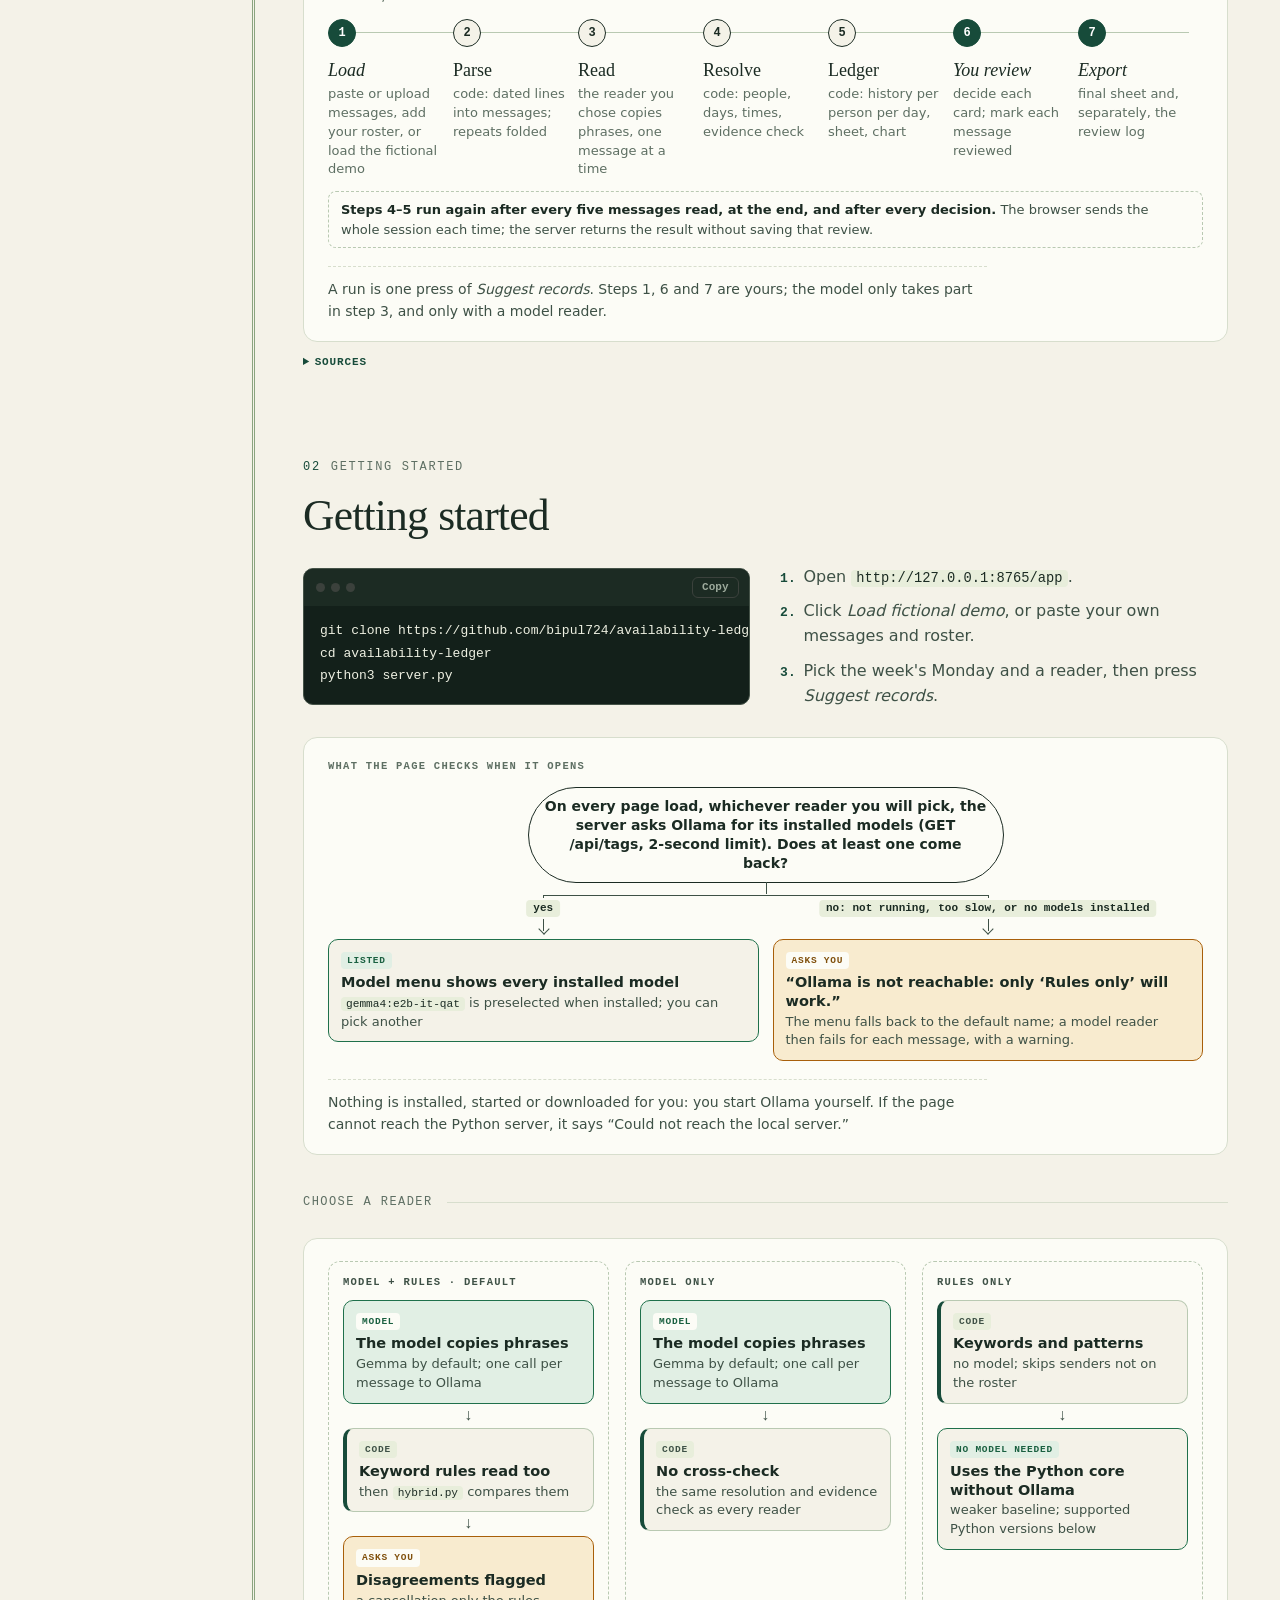
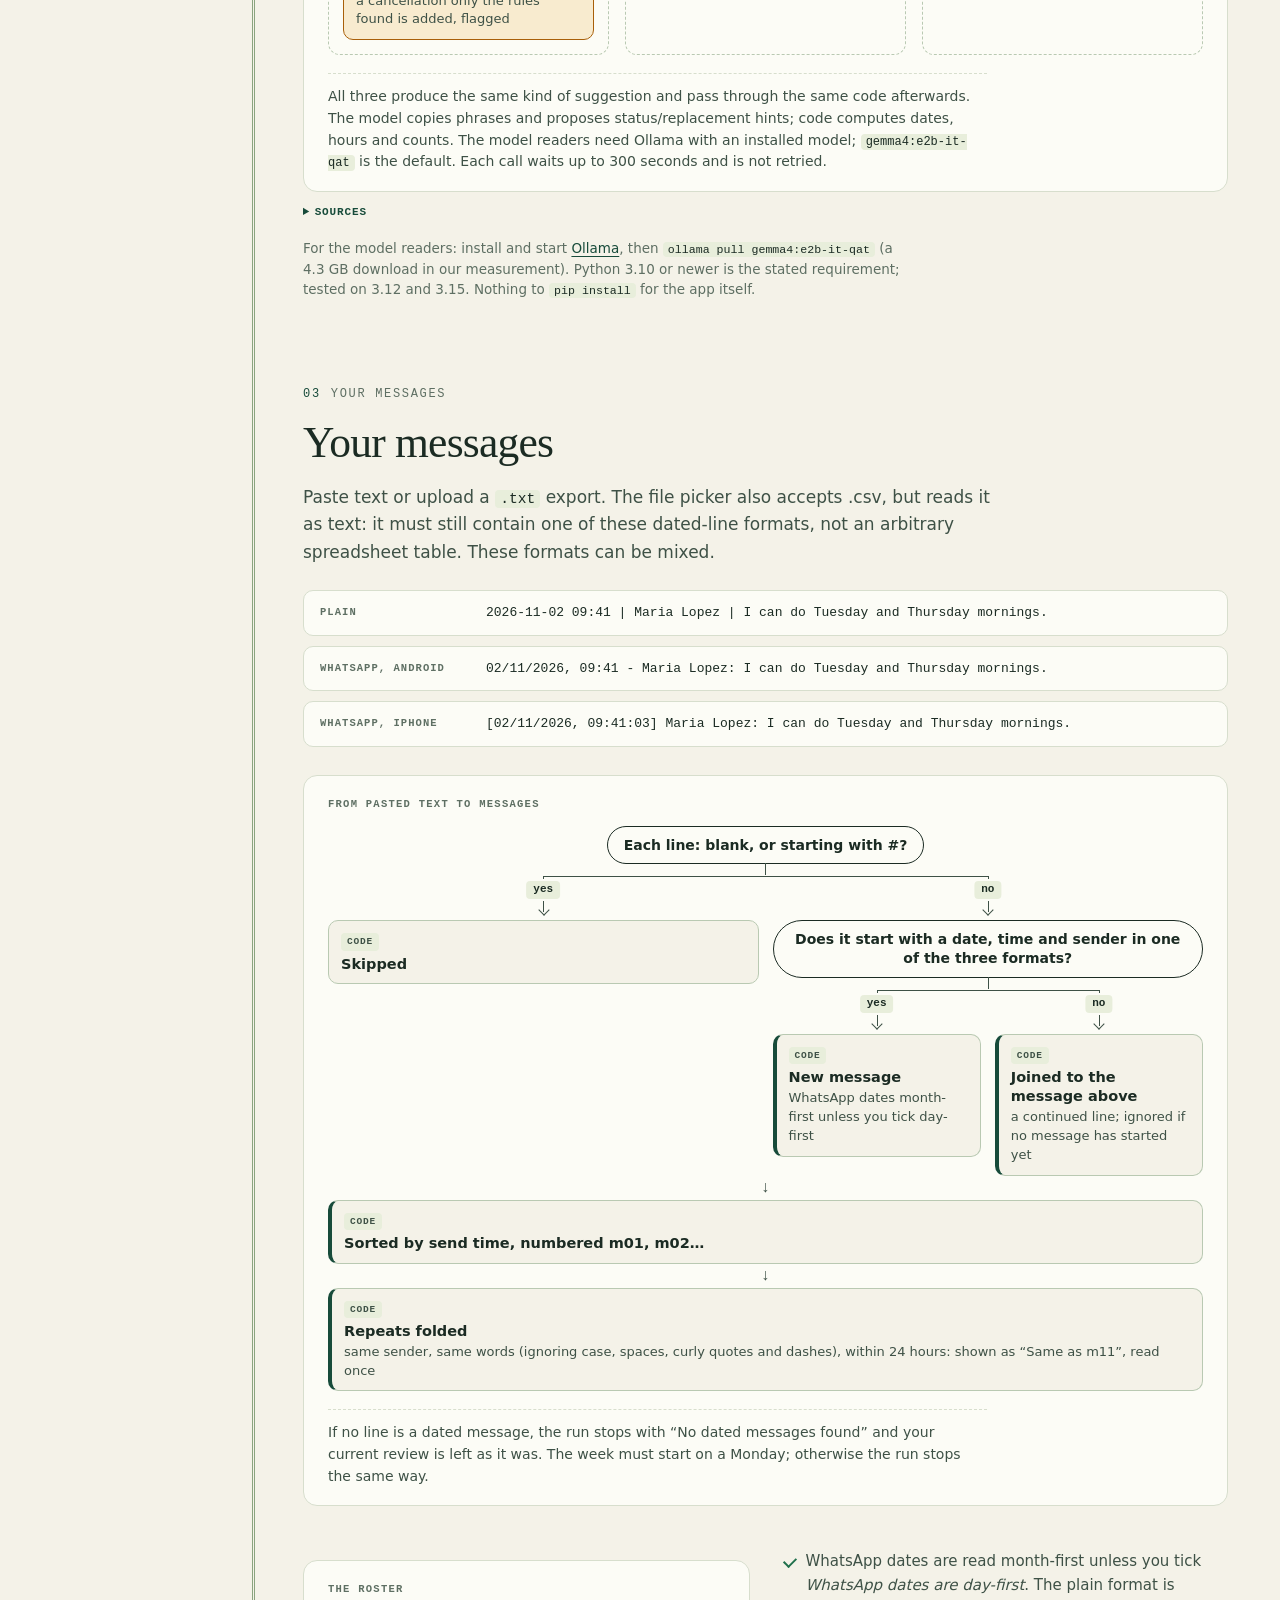
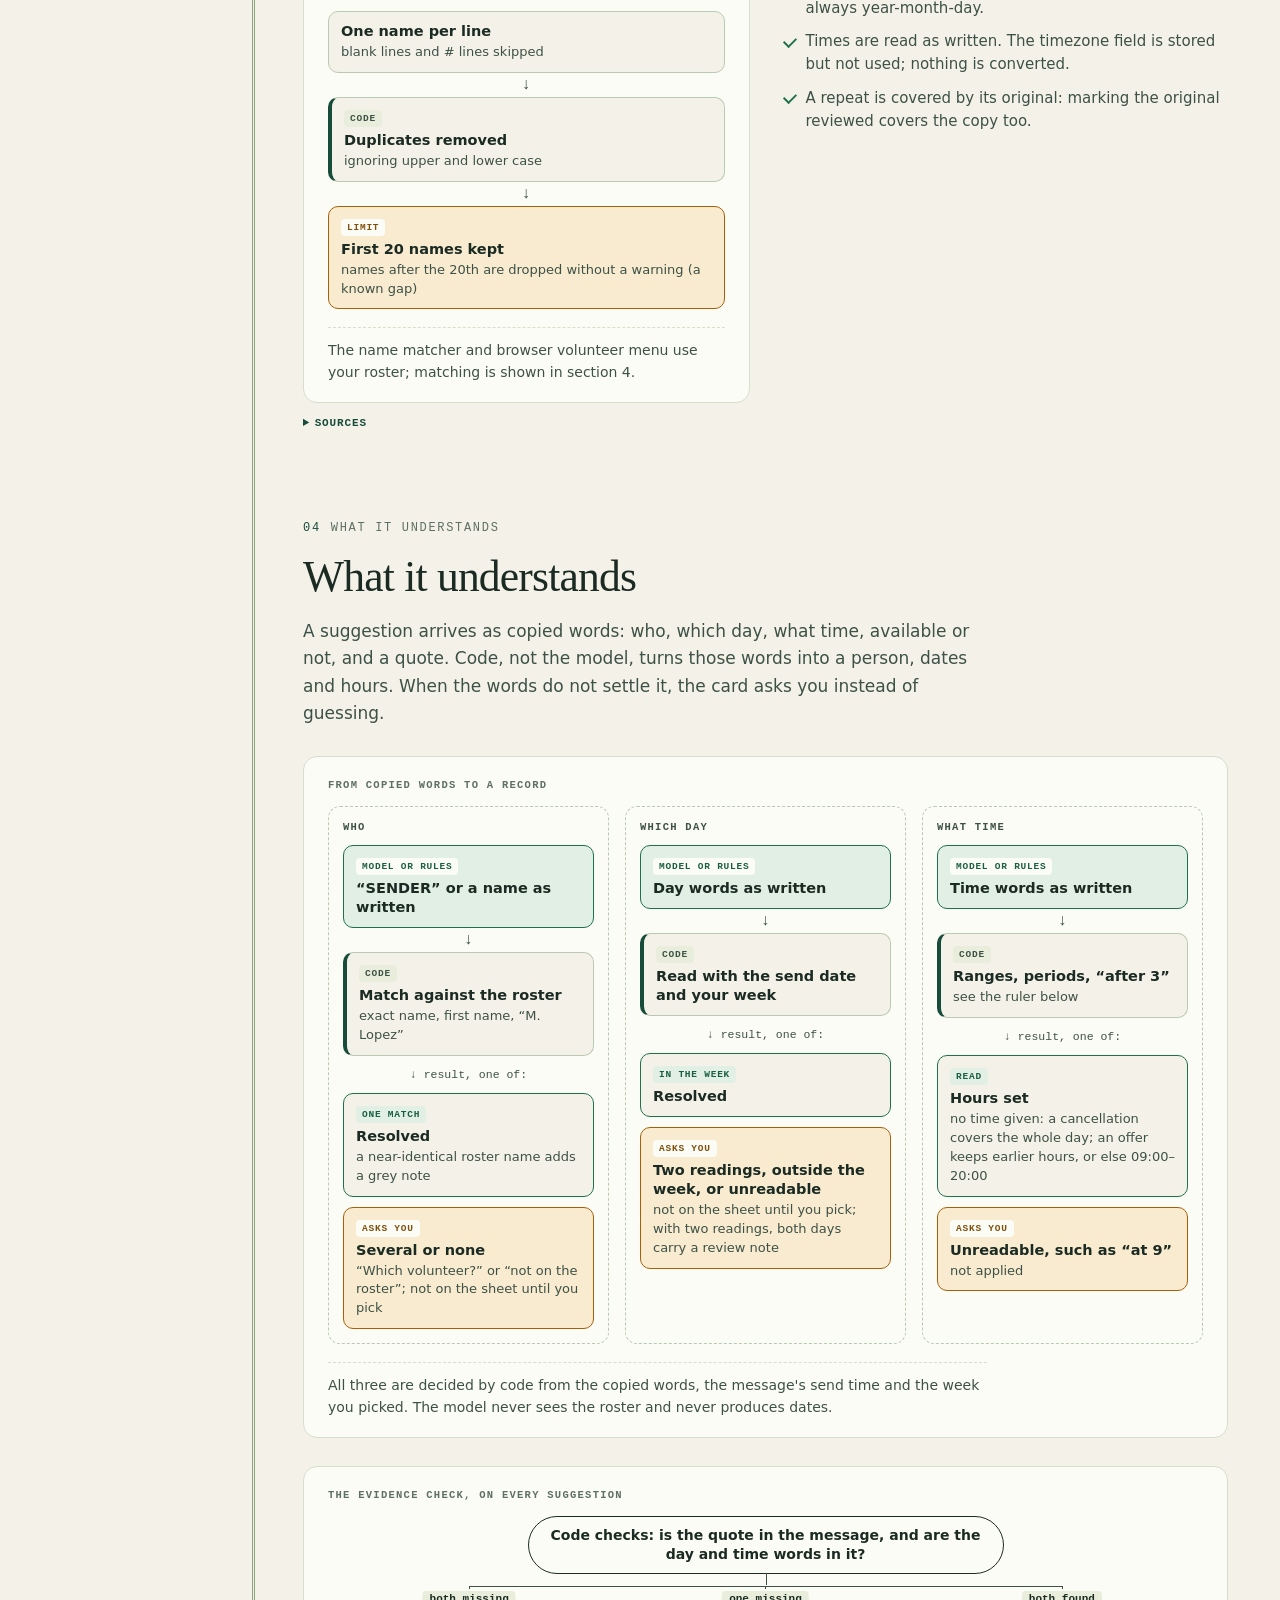
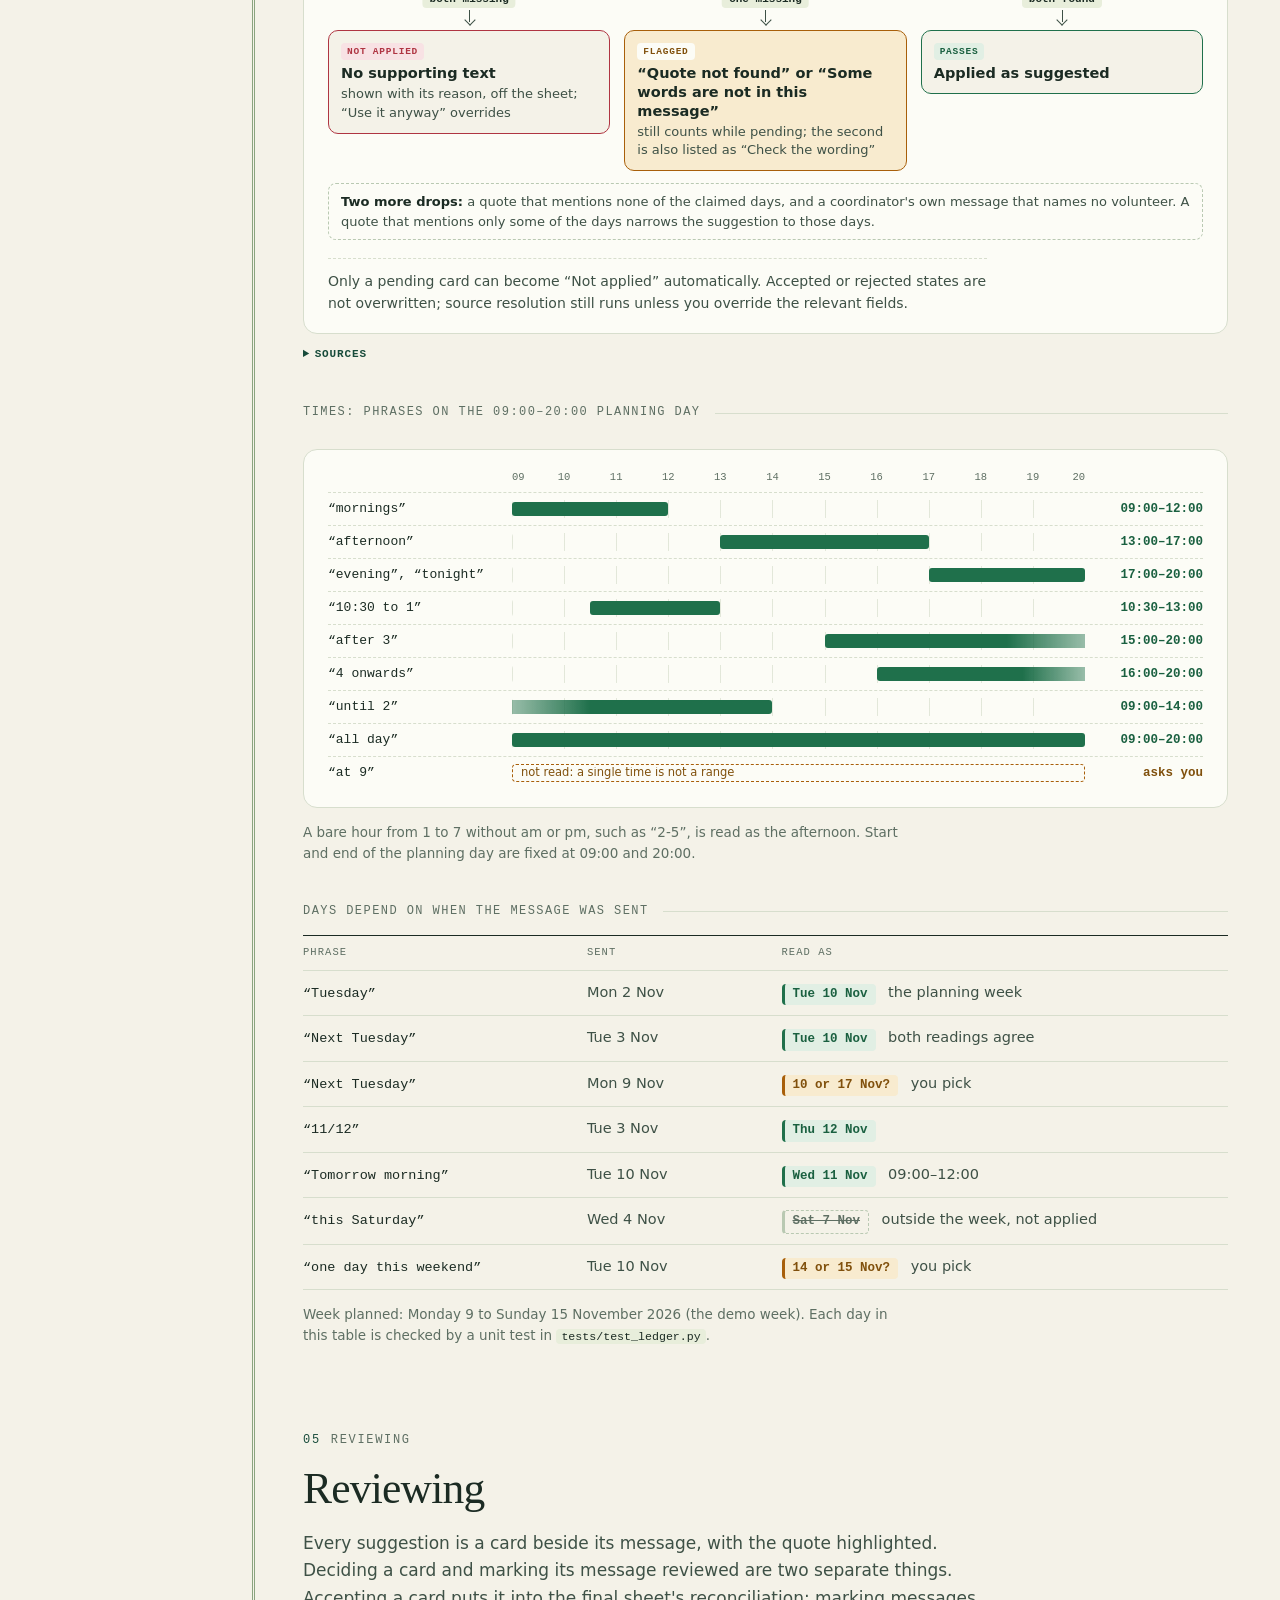
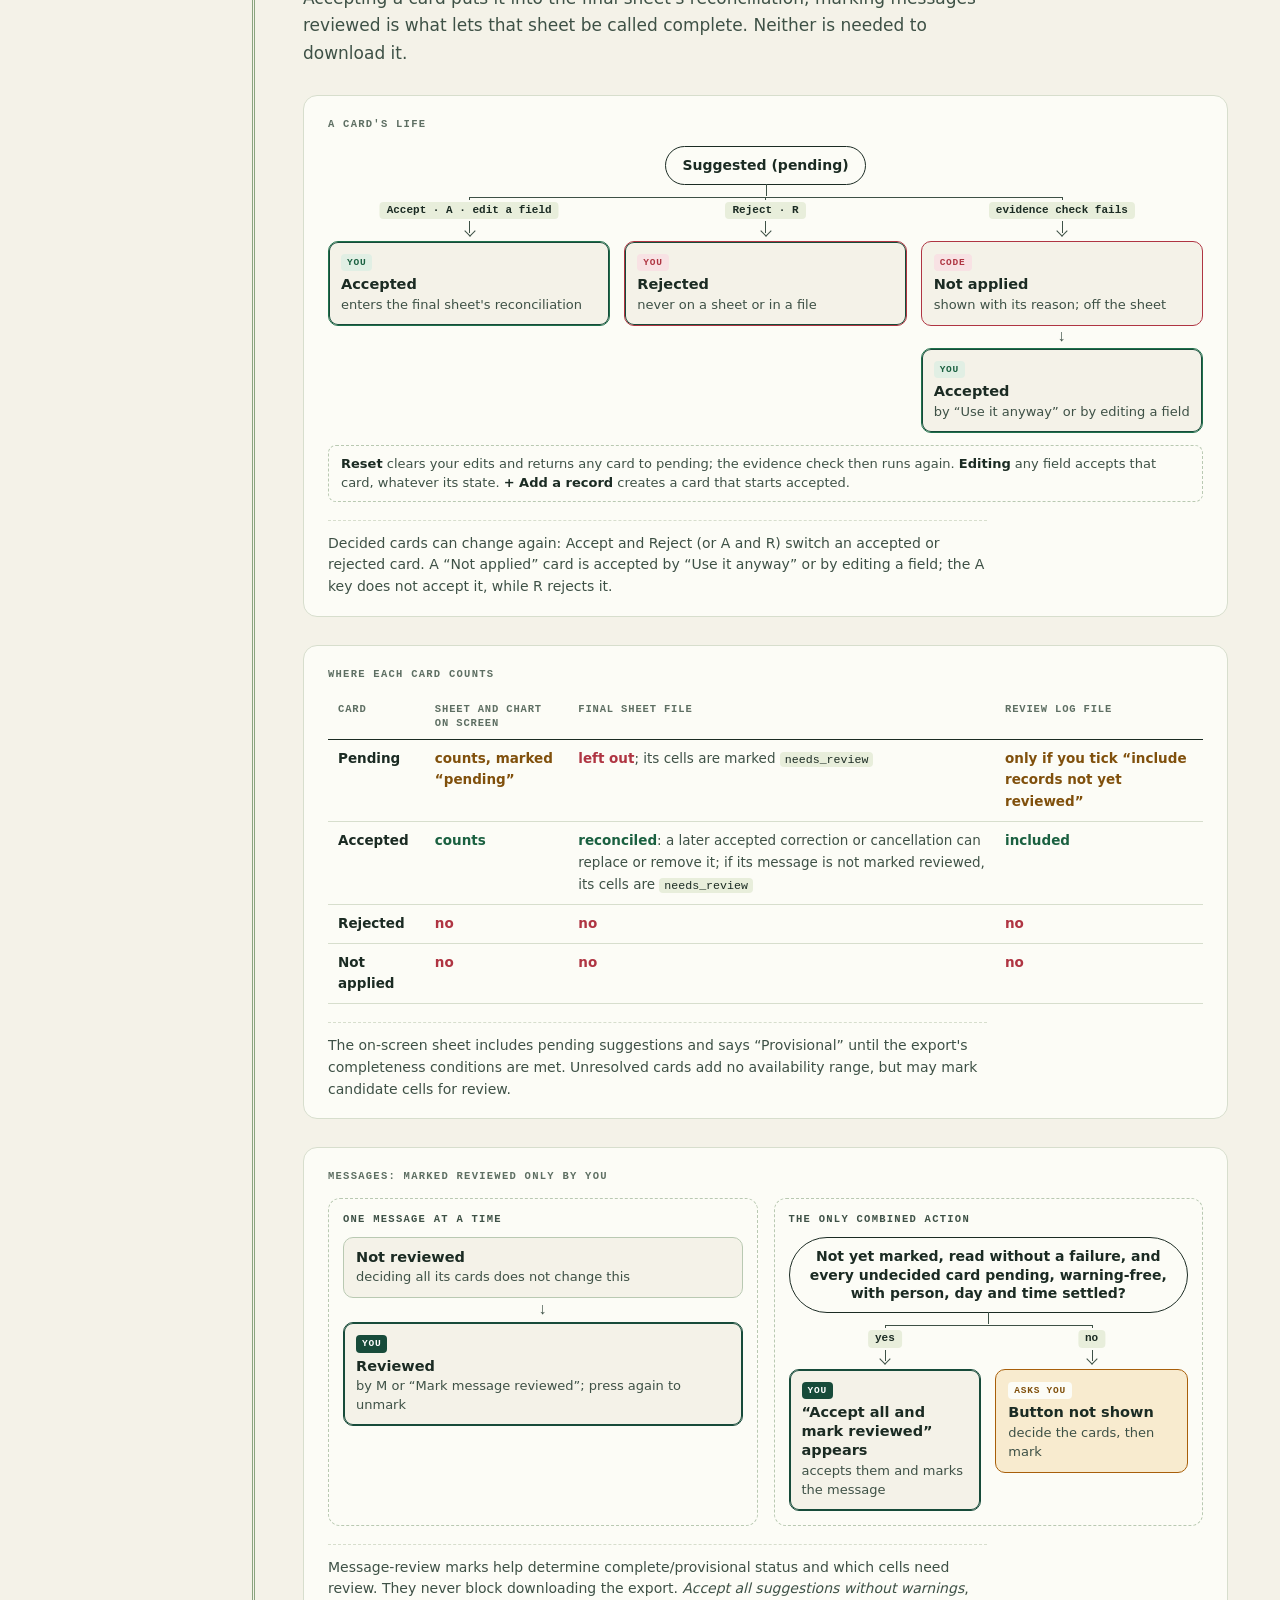
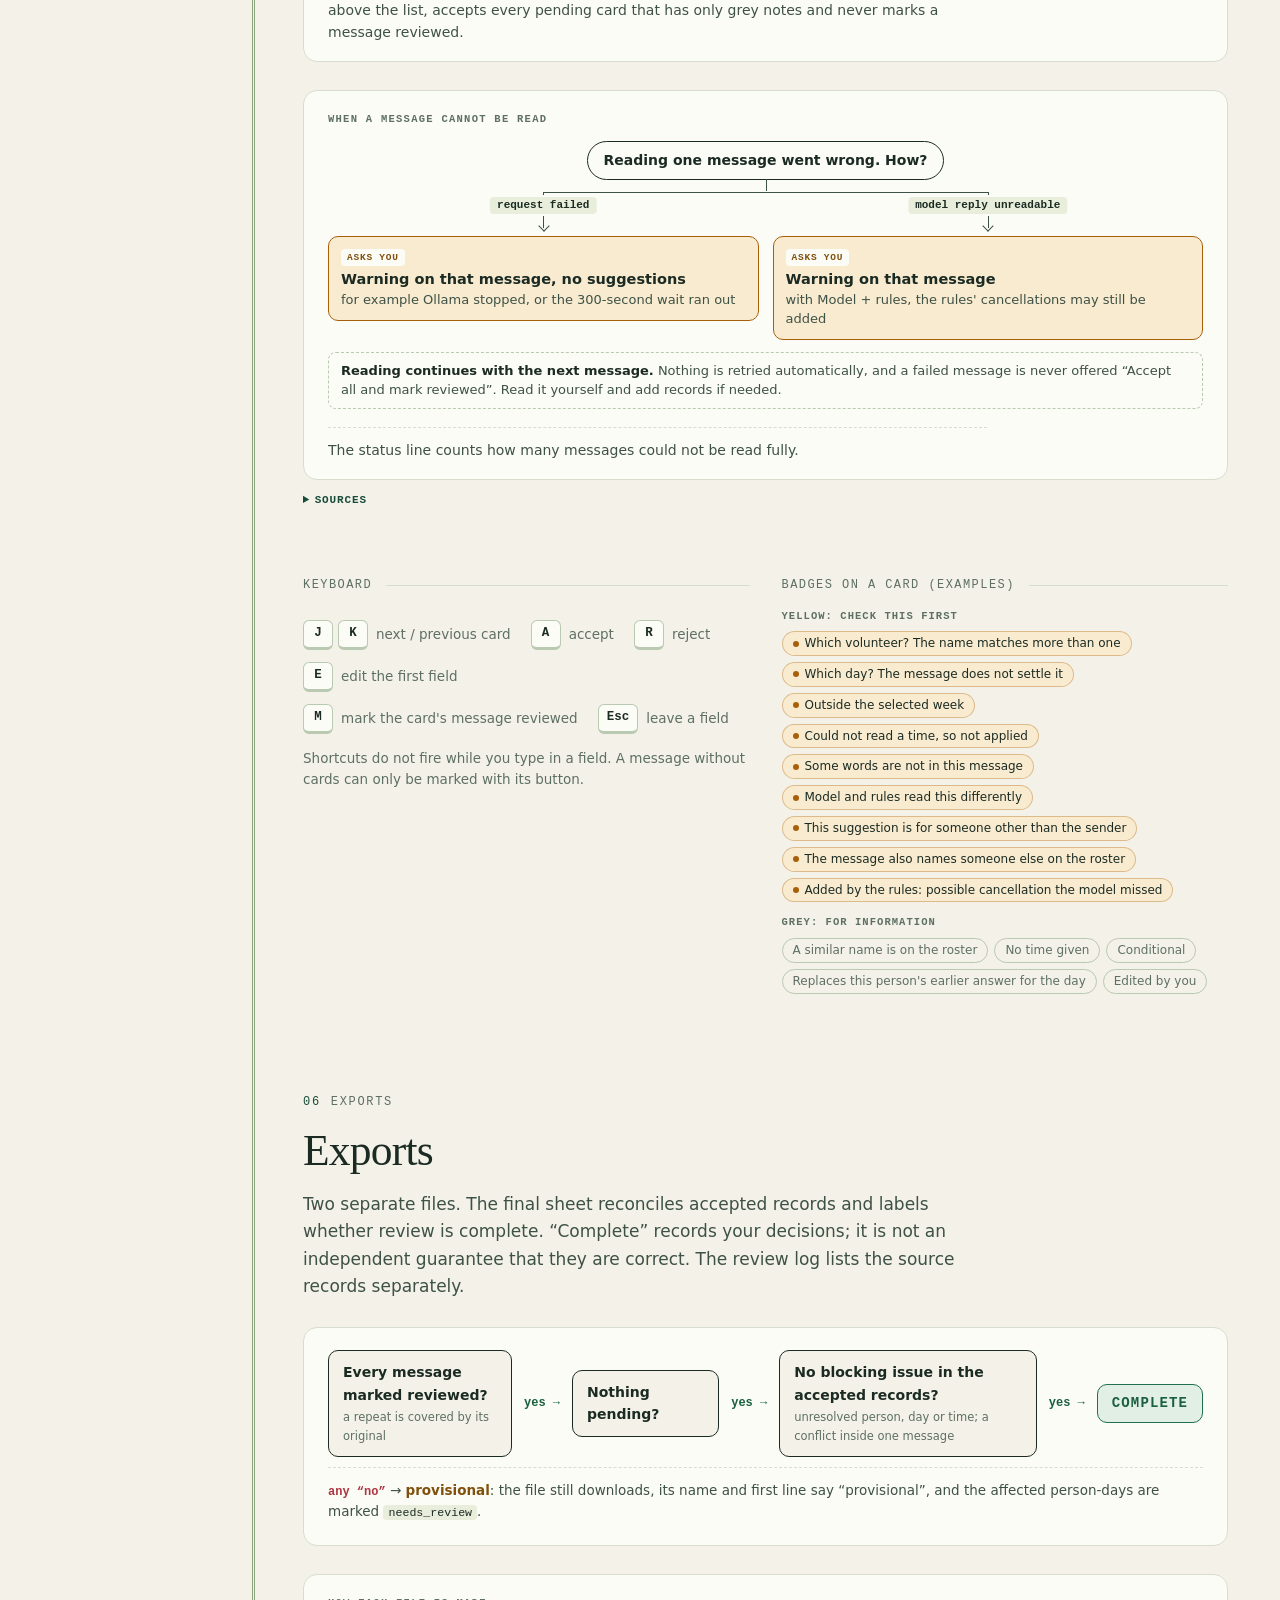
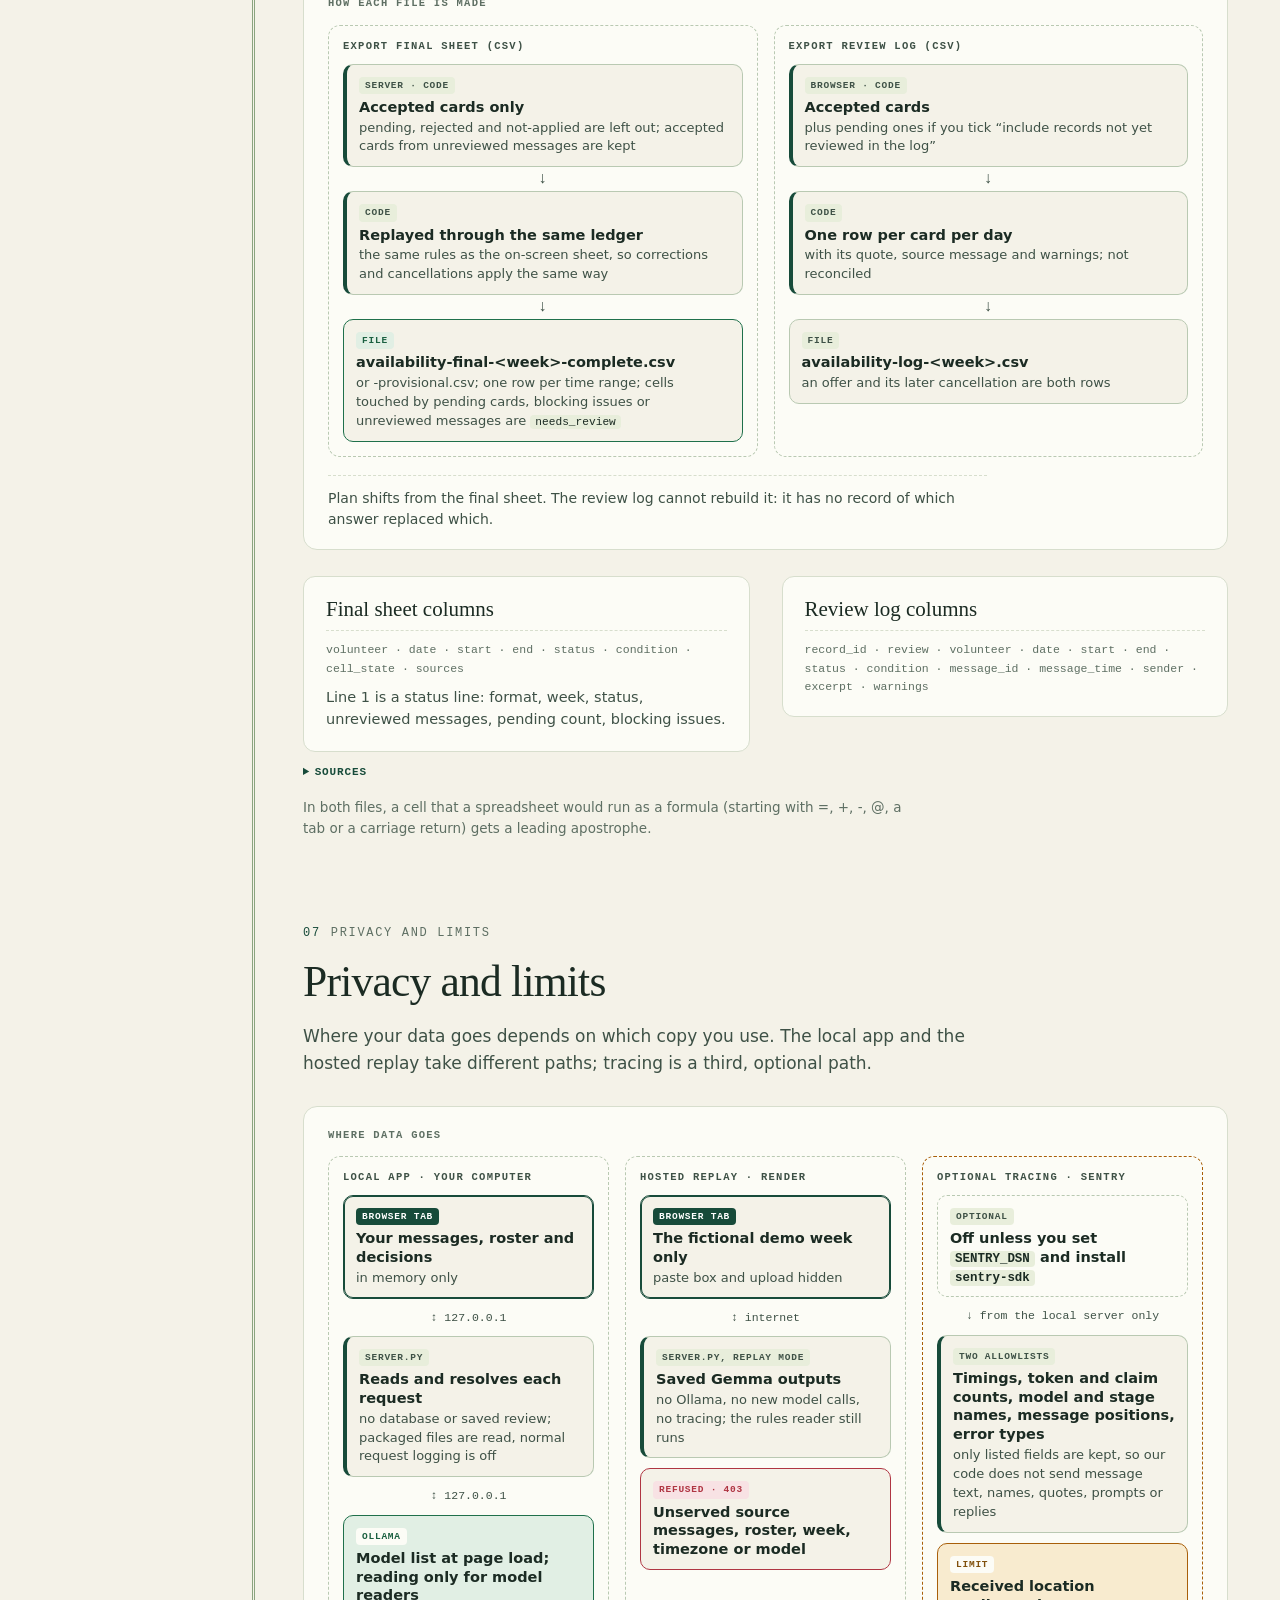
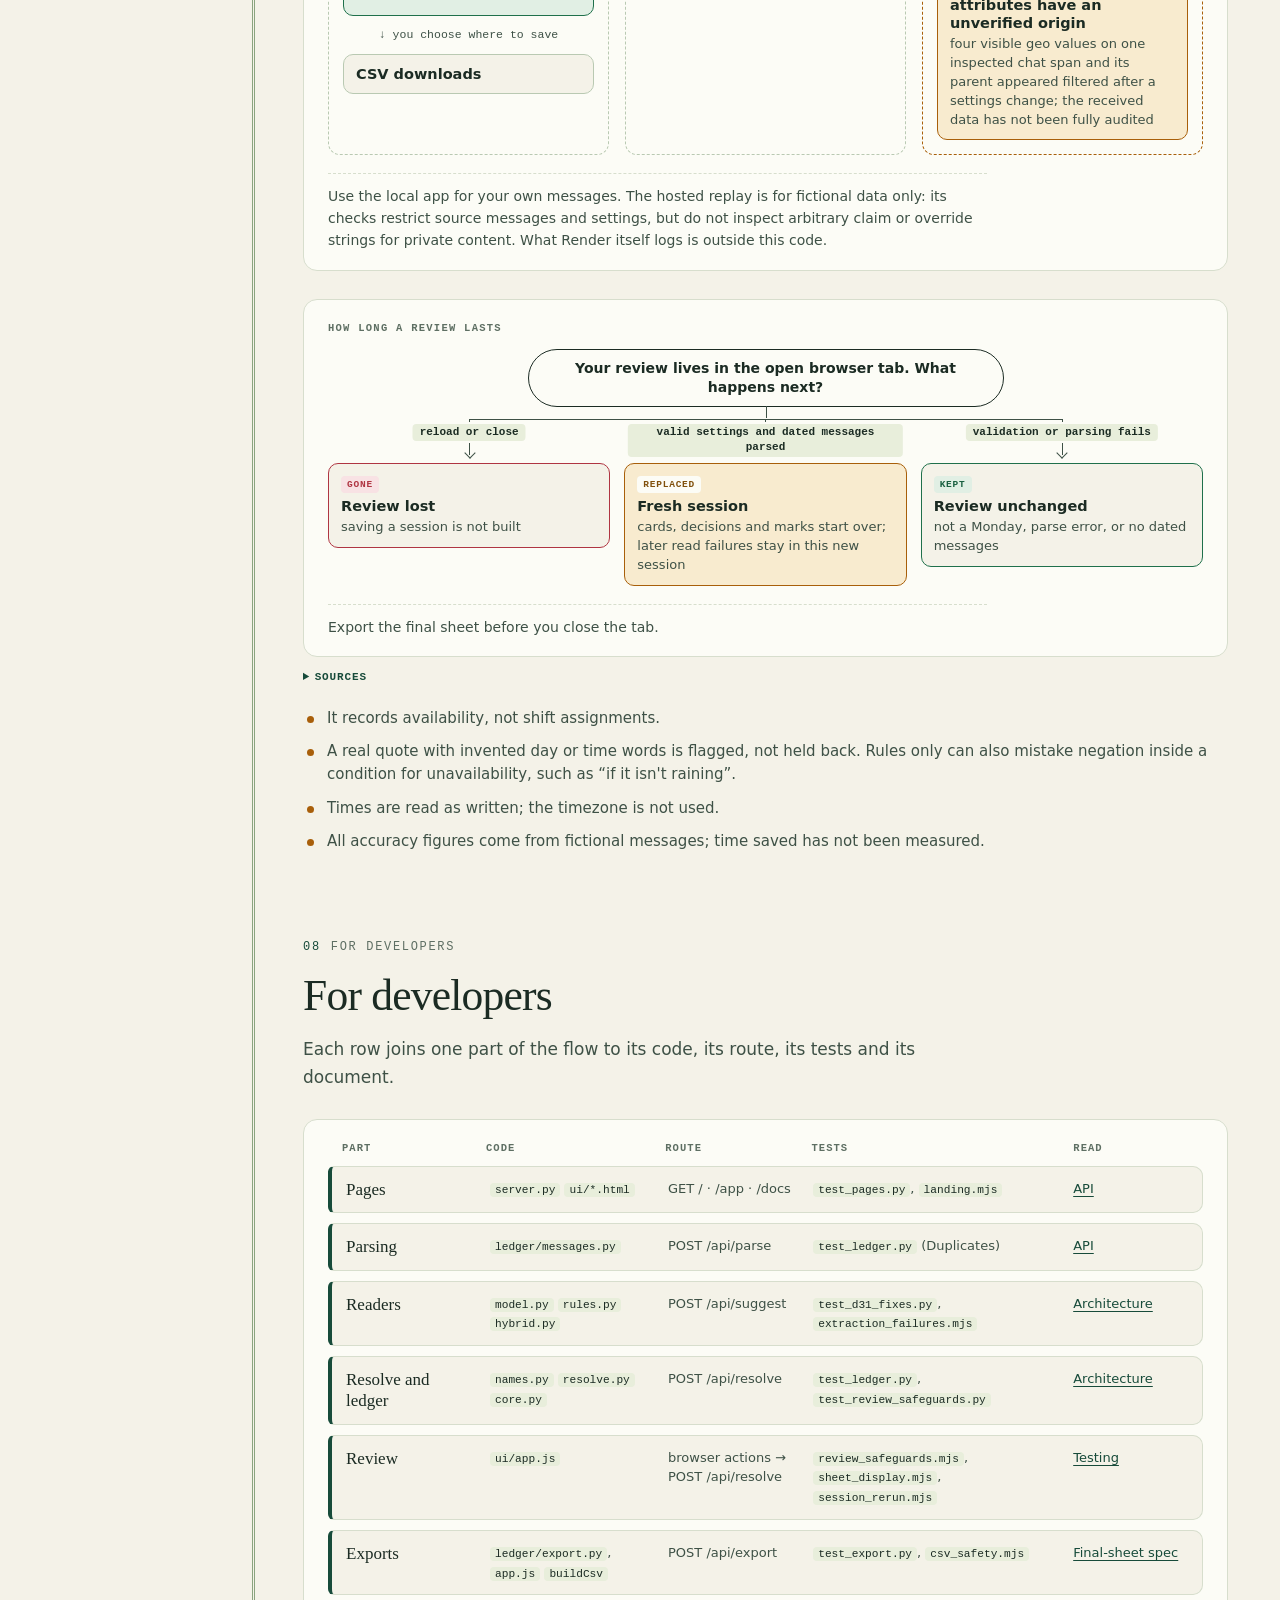
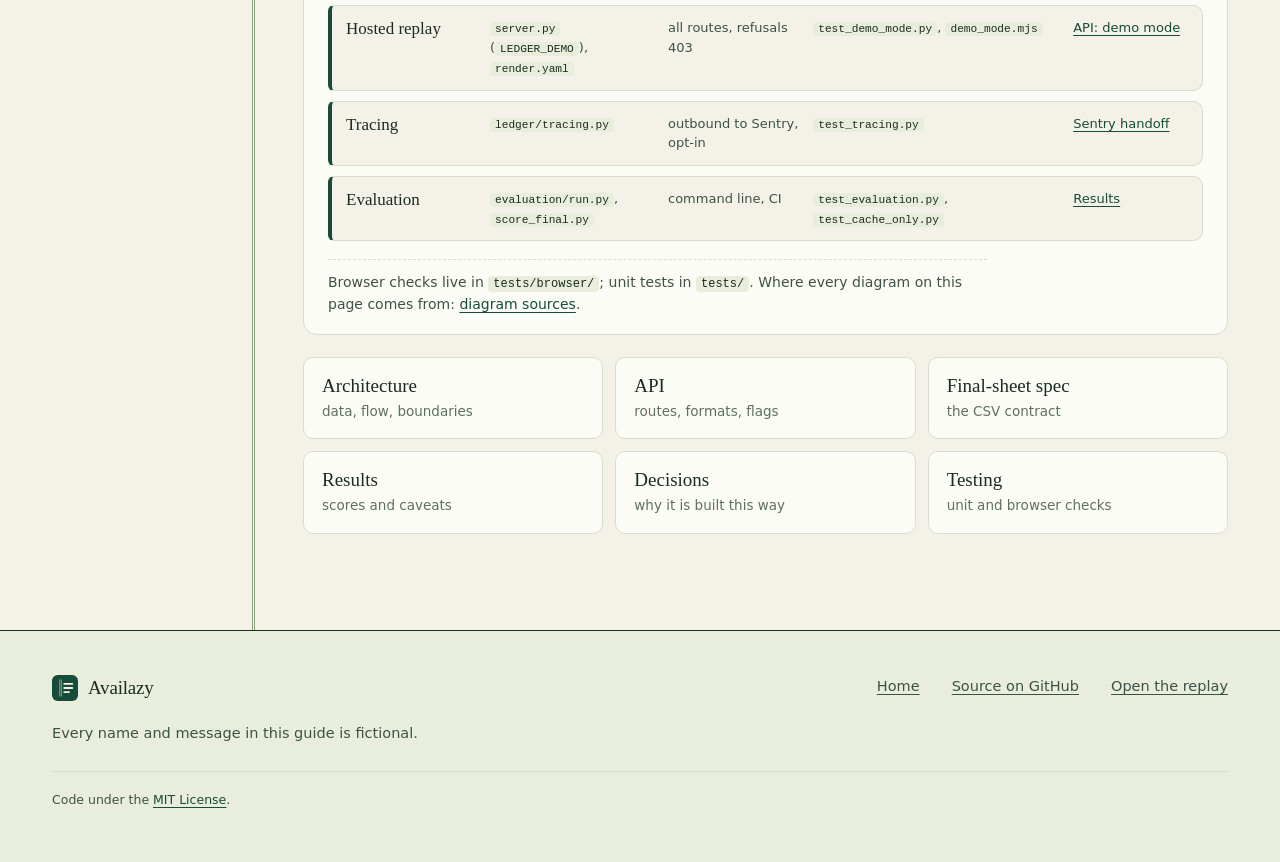
==== commit 84d5fec0: "feat(review): warn when a suggestion is about someone other than the sender (COR-20, D-39); set D fr" ====
--- a/ui/docs.html
+++ b/ui/docs.html
@@ -425,6 +425,8 @@
             <span class="bd">Could not read a time, so not applied</span>
             <span class="bd">Some words are not in this message</span>
             <span class="bd">Model and rules read this differently</span>
+            <span class="bd">This suggestion is for someone other than the sender</span>
+            <span class="bd">The message also names someone else on the roster</span>
             <span class="bd">Added by the rules: possible cancellation the model missed</span>
           </div>
           <p class="bk">Grey: for information</p>
